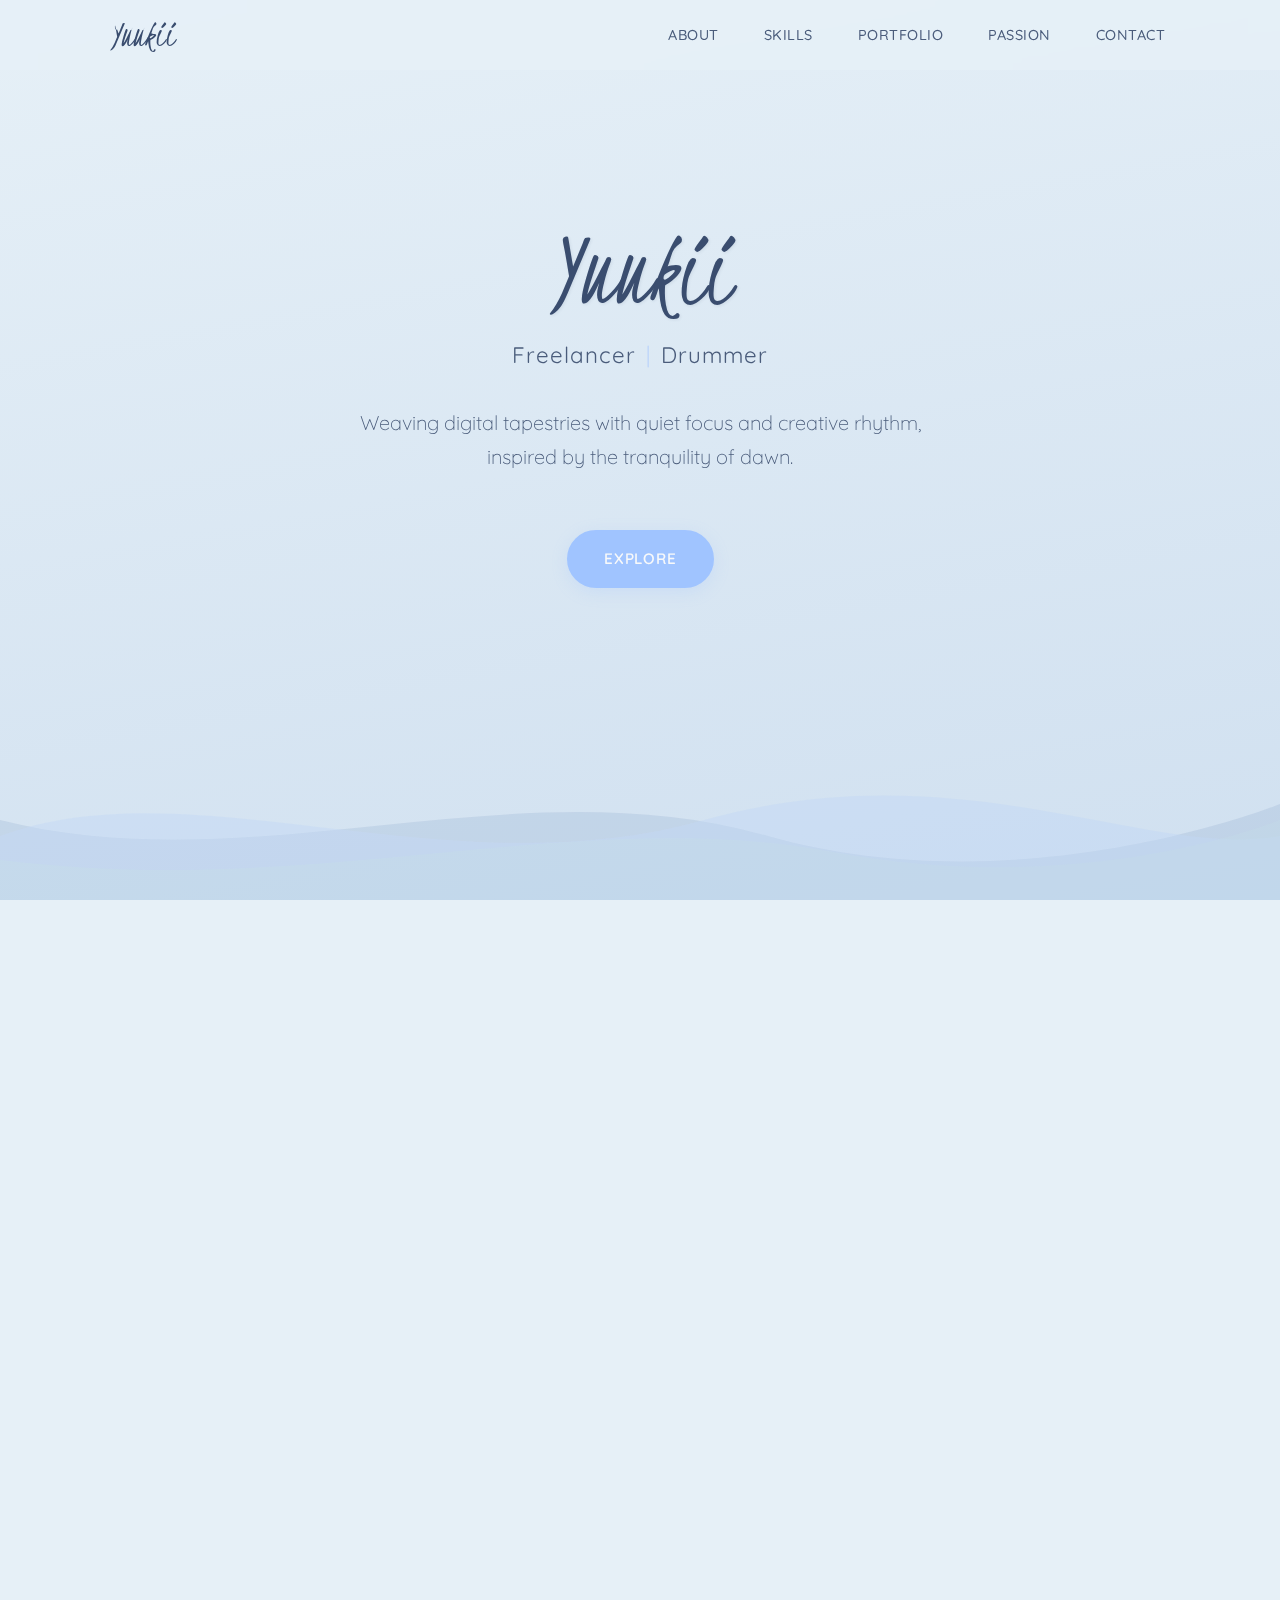
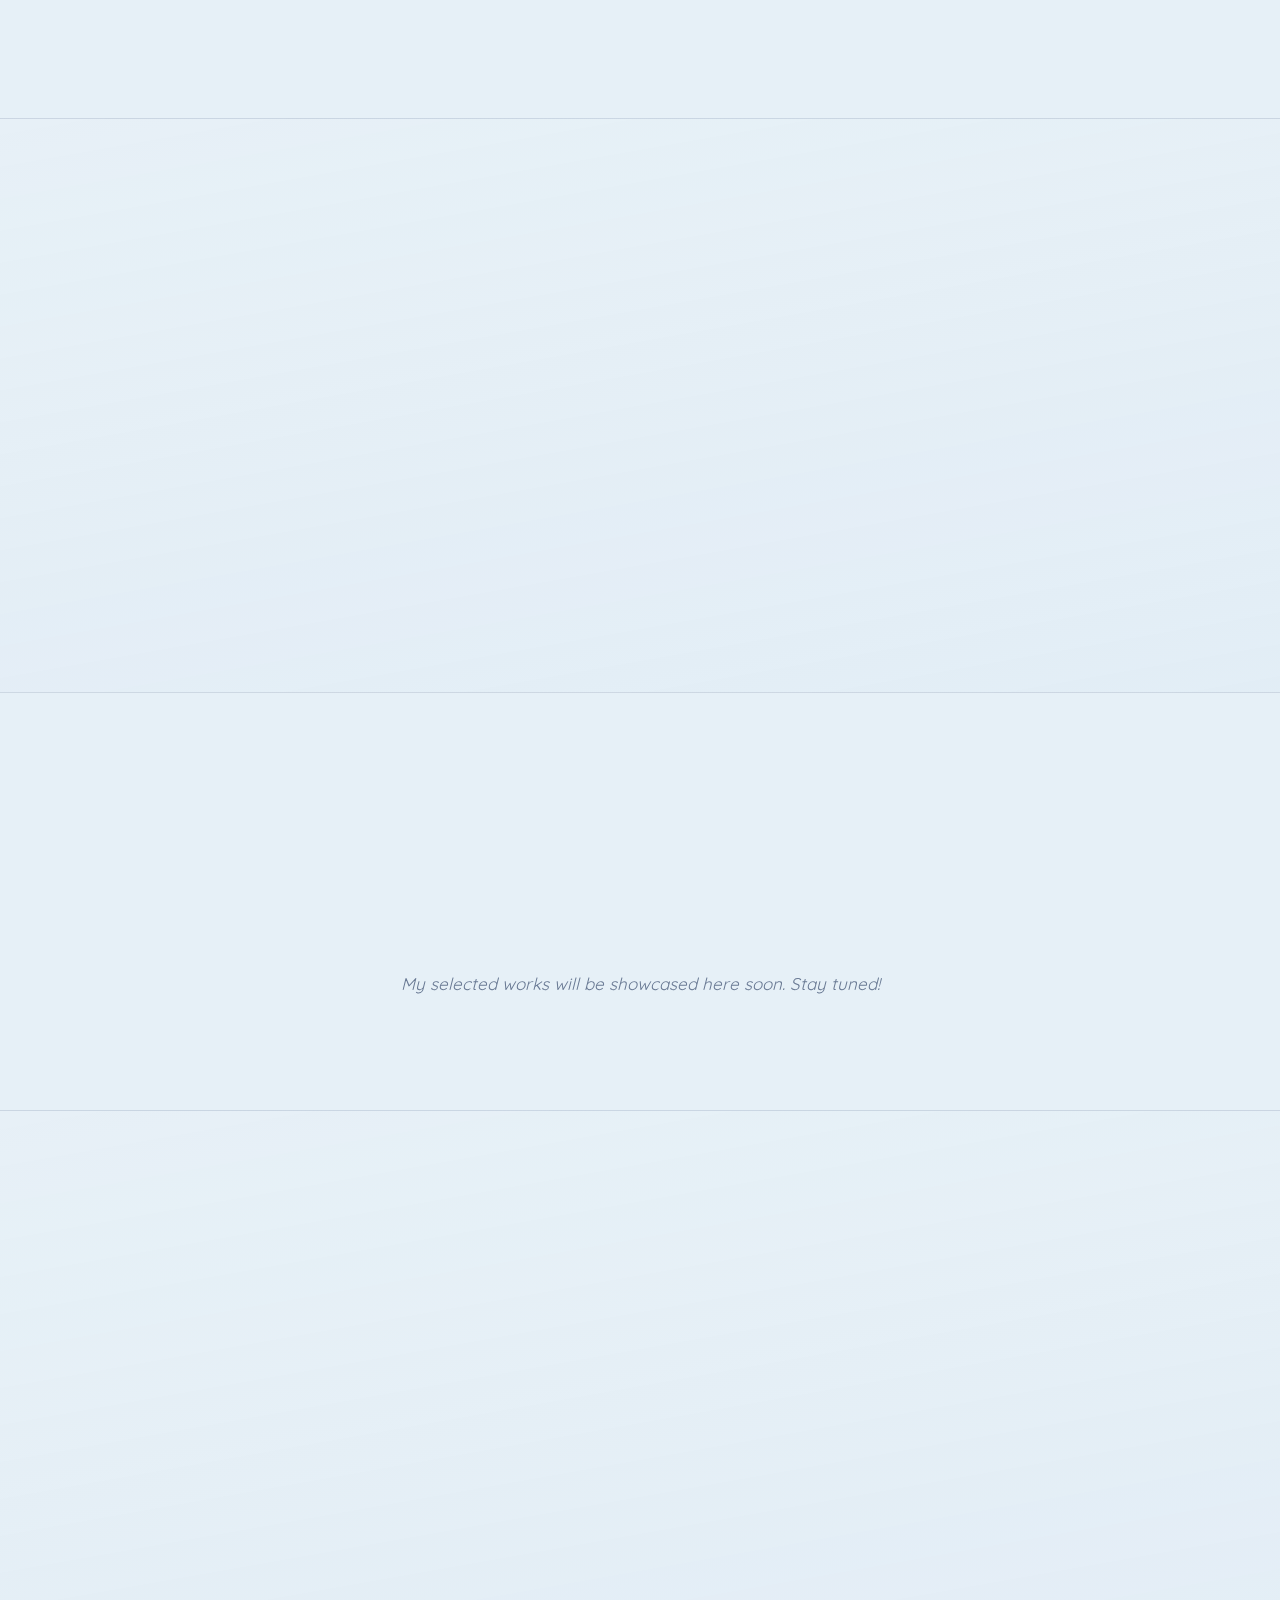
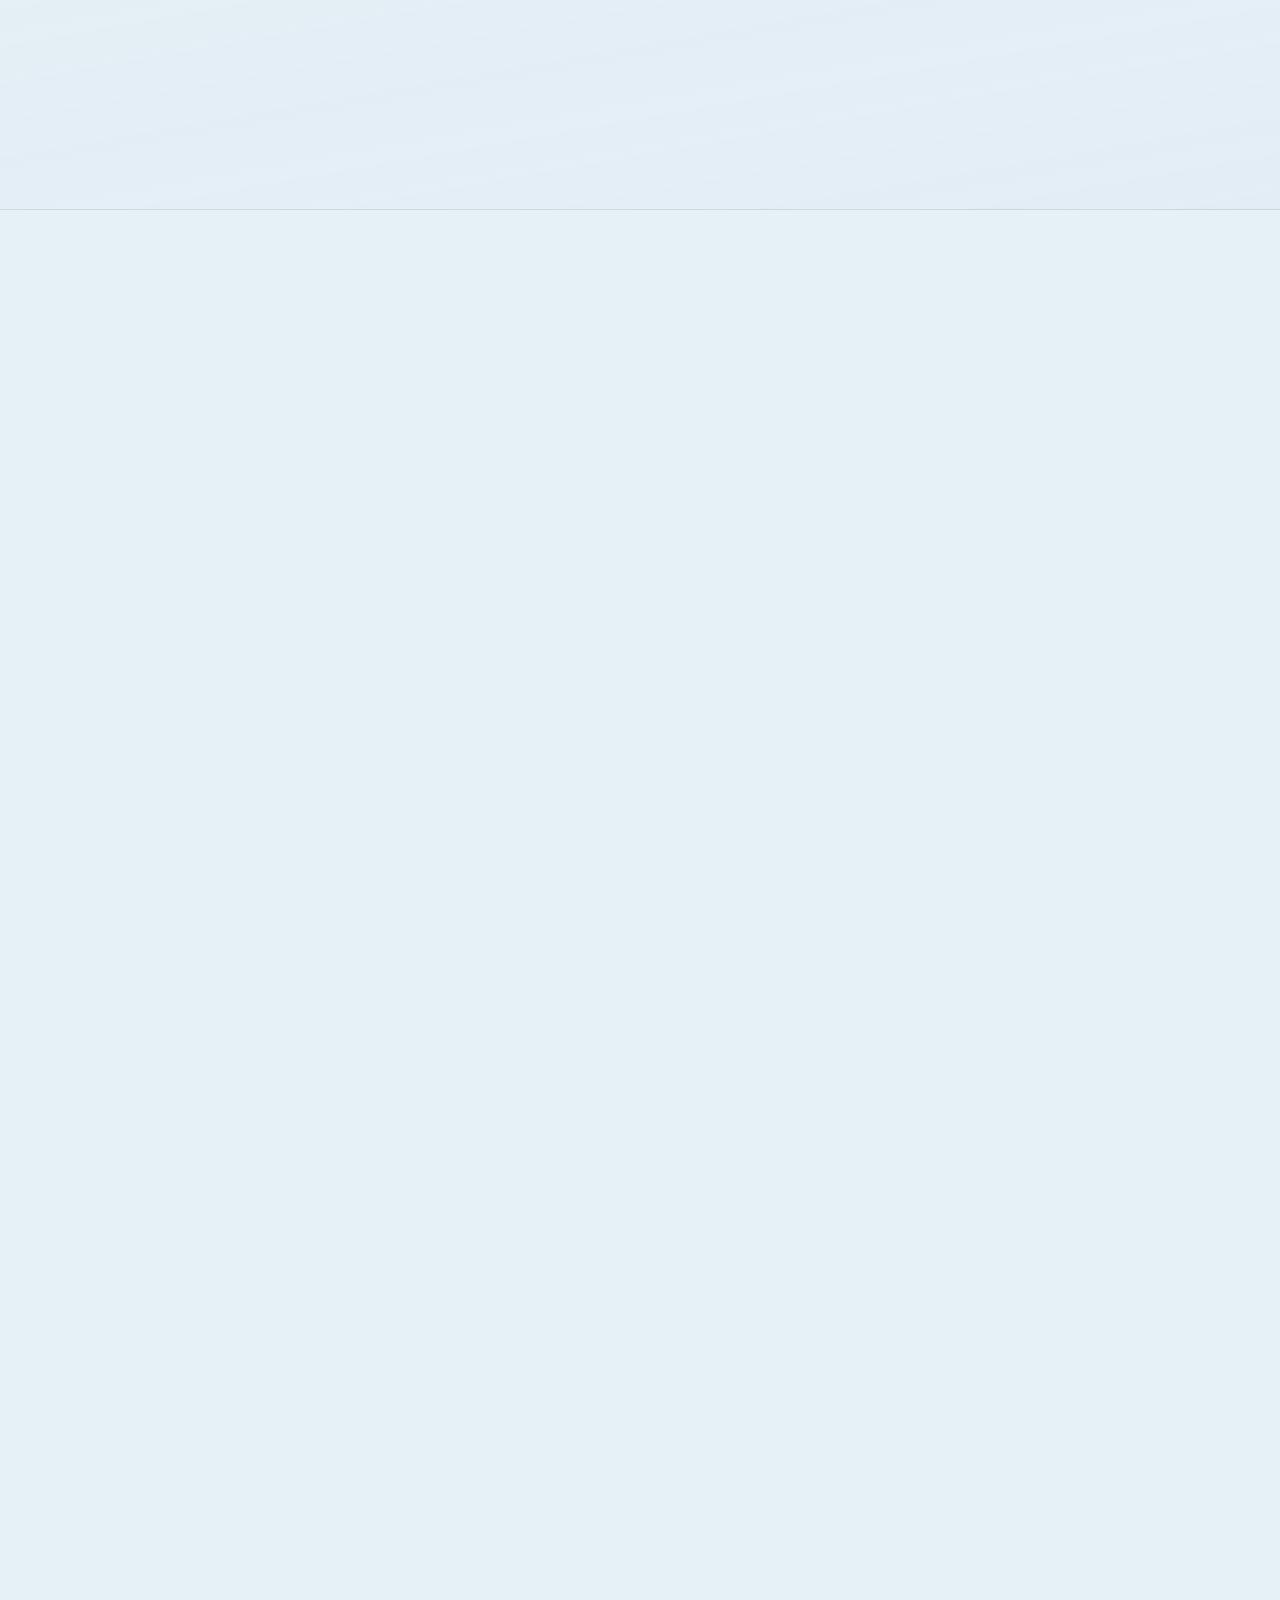
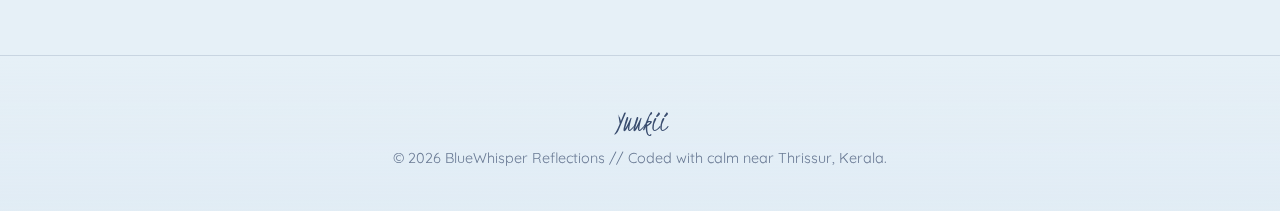
==== index.html @ 019e920a "Update index.html" ====
<!DOCTYPE html>
<html lang="en">
<head>
    <meta charset="UTF-8">
    <meta name="viewport" content="width=device-width, initial-scale=1.0">
    <meta name="description" content="Yuukii - A tranquil, minimalist 'About Me' website reflecting calm and creativity.">
    <title>Yuukii - BlueWhisper Reflections</title>
    <link rel="stylesheet" href="https://cdn.jsdelivr.net/npm/bootstrap-icons@1.11.3/font/bootstrap-icons.min.css">
    <link rel="stylesheet" href="style.css">
    <link rel="preconnect" href="https://fonts.googleapis.com">
    <link rel="preconnect" href="https://fonts.gstatic.com" crossorigin>
    <link href="https://fonts.googleapis.com/css2?family=Quicksand:wght@300;400;500;600&family=Kristi&display=swap" rel="stylesheet">
    <link rel="icon" href="/favicon.ico" sizes="any">
    <link rel="icon" href="/favicon.svg" type="image/svg+xml">
    <link rel="apple-touch-icon" href="/apple-touch-icon.png">
</head>
<body>
    <div class="background-gradient"></div>
    <div class="background-texture"></div>

    <a href="#main-content" class="skip-link">Skip to main content</a>

    <header class="site-header">
        <nav class="navbar" aria-label="Main Navigation">
            <div class="container nav-container">
                <a href="#hero" class="nav-logo" data-scroll-to>Yuukii</a>

                <div class="nav-menu-wrapper">
                     <ul class="nav-menu" id="nav-menu-list" role="menu">
                        <li role="none"><a role="menuitem" href="#about" data-scroll-to>About</a></li>
                        <li role="none"><a role="menuitem" href="#skills" data-scroll-to>Skills</a></li>
                        <li role="none"><a role="menuitem" href="#portfolio" data-scroll-to>Portfolio</a></li>
                        <li role="none"><a role="menuitem" href="#passion" data-scroll-to>Passion</a></li>
                        <li role="none"><a role="menuitem" href="#contact" data-scroll-to>Contact</a></li>

                        <li role="none" class="nav-social-mobile-only"><a role="menuitem" href="#social-links-section" data-scroll-to>Social</a></li>
                     </ul>
                     <div class="header-social-links mobile-only" aria-label="Social media links mobile">
                        <a href="https://www.instagram.com/yuuk3i/" target="_blank" rel="noopener noreferrer" aria-label="My Instagram Profile (opens in new tab)" class="social-icon ripple">
                            <i class="bi bi-instagram" aria-hidden="true"></i>
                        </a>
                        <a href="https://discord.com/users/935827821329256459/" target="_blank" rel="noopener noreferrer" aria-label="My Discord Profile (opens in new tab)" class="social-icon ripple">
                            <i class="bi bi-discord" aria-hidden="true"></i>
                        </a>
                        <a href="https://github.com/cozyyuukii/" target="_blank" rel="noopener noreferrer" aria-label="My GitHub Profile (opens in new tab)" class="social-icon ripple">
                            <i class="bi bi-github" aria-hidden="true"></i>
                        </a>
                        <a href="https://music.apple.com/library/playlist/p.AWXopBxU5NgVl7l" target="_blank" rel="noopener noreferrer" aria-label="My Apple Music Profile (opens in new tab)" class="social-icon ripple">
                            <i class="bi bi-music-note-beamed" aria-hidden="true"></i>
                        </a>
                    </div>
                </div>

                <button class="hamburger" aria-label="Toggle Menu" aria-expanded="false" aria-controls="nav-menu-list">
                    <span class="hamburger-box">
                        <span class="hamburger-inner"></span>
                    </span>
                </button>
            </div>
        </nav>
    </header>

    <main id="main-content">

        <section id="hero" class="hero-section section-padding" aria-labelledby="hero-heading">
            <div class="container hero-content animate-on-load">
                <h1 id="hero-heading" class="hero-name animate-on-load">Yuukii</h1>
                <p class="tagline animate-on-load">Freelancer<span class="separator">|</span>Drummer</p>
                <div class="hero-text animate-on-load">
                    <p>Weaving digital tapestries with quiet focus and creative rhythm, inspired by the tranquility of dawn.</p>
                </div>
                <a href="#about" class="btn btn-primary ripple animate-on-load" data-scroll-to>Explore</a>
            </div>
            <div class="hero-background-shape" aria-hidden="true">
                 <svg viewBox="0 0 100 25" preserveAspectRatio="none"> <defs>
                        <path id="wavePath1" d="M0,15 C20,23 40,8 60,17 C80,26 100,13 100,13 L100,25 L0,25 Z"/>
                        <path id="wavePath2" d="M0,17 C15,8 35,24 55,15 C75,6 90,20 100,17 L100,25 L0,25 Z"/>
                        <path id="wavePath3" d="M0,20 C25,25 45,13 65,19 C85,25 100,15 100,15 L100,25 L0,25 Z"/>
                    </defs>
                    <use href="#wavePath1" class="wave-path wave-path-1"/>
                    <use href="#wavePath2" class="wave-path wave-path-2"/>
                    <use href="#wavePath3" class="wave-path wave-path-3"/>
                </svg>
            </div>
        </section>

        <section id="about" class="about-section section-padding" aria-labelledby="about-heading">
            <div class="container">
                <h2 id="about-heading" class="section-title animate-on-scroll">A Moment of Reflection</h2>
                <div class="title-decoration animate-on-scroll"></div> <div class="about-content-flex">
                    <div class="about-text animate-on-scroll">
                        <p>
                            Hello! I'm Yuukii, an 18-year-old freelance developer from near Thrissur, Kerala. My world revolves around crafting serene and functional digital experiences. I find calm in the logic of <span class="highlight">HTML, CSS, and JavaScript</span>, and power in the versatility of <span class="highlight">Python and Java</span>. My approach is minimalist yet thoughtful, aiming for clarity and quiet impact.
                        </p>
                        <p>
                            Life isn't just code, though. The rhythmic pulse of drumming (<span class="highlight">RSL Grade 5 certified</span>) offers a different kind of creative structure, teaching me discipline and flow. And yes, there's always room for a quiet moment with a feline friend 🐈.
                        </p>
                        <p>
                            I believe in building things that are not just useful, but also feel good to interact with – like a quiet lakeside retreat at dawn.
                        </p>
                        <a href="#contact" class="btn ripple" data-scroll-to>Let's Connect</a>
                    </div>
                    <div class="about-visual animate-on-scroll" aria-hidden="true">
                         <div style="width: 200px; height: 200px; border-radius: 50%; background: linear-gradient(145deg, var(--clr-secondary), var(--clr-primary)); opacity: 0.3; margin: auto;"></div>
                    </div>
                </div>
            </div>
        </section>

        <section id="skills" class="skills-section section-padding alt-bg" aria-labelledby="skills-heading">
            <div class="container">
                <h2 id="skills-heading" class="section-title animate-on-scroll">My Toolkit</h2>
                <div class="skills-grid stagger-children">
                    <div class="skill-card animate-on-scroll">
                        <div class="skill-icon">
                            <svg xmlns="http://www.w3.org/2000/svg" viewBox="0 0 24 24" fill="currentColor"><path d="M12 2C6.48 2 2 6.48 2 12s4.48 10 10 10 10-4.48 10-10S17.52 2 12 2zm-1 17.93c-3.95-.49-7-3.85-7-7.93 0-.62.08-1.21.21-1.79L9 15v1c0 1.1.9 2 2 2v1.93zm6.9-2.54c-.26-.81-1-1.39-1.9-1.39h-1v-3c0-.55-.45-1-1-1H8v-2h2c.55 0 1-.45 1-1V7h2c1.1 0 2-.9 2-2v-.41c2.93 1.19 5 4.06 5 7.41 0 2.08-.8 3.97-2.1 5.39z"/></svg>
                        </div>
                        <h3 class="skill-name">Web Frontend</h3>
                        <p class="skill-description">HTML5, CSS3, JavaScript (ES6+). Crafting responsive, accessible, and visually engaging interfaces.</p>
                    </div>
                    <div class="skill-card animate-on-scroll">
                        <div class="skill-icon">
                            <svg xmlns="http://www.w3.org/2000/svg" viewBox="0 0 24 24" fill="currentColor"><path d="M12 2C6.48 2 2 6.48 2 12s4.48 10 10 10 10-4.48 10-10S17.52 2 12 2zm3.61 6.33c-.18.36-.57.55-.97.4l-1.7-.64c-.39-.15-.63-.53-.55-.93l.64-1.7c.08-.4.46-.63.86-.55l1.7.64c.4.15.64.53.56.93l-.54 1.85zm-7.22 0c-.08.4-.46.63-.86.55l-1.7-.64c-.4-.15-.63-.53-.55-.93l.64-1.7c.08-.4.46-.63.86-.55l1.7.64c.4.15.63.53.55.93l-.64 1.85zm3.61 10.34c-2.97 0-5.44-2.06-5.86-4.71-.1-.65.39-1.24 1.04-1.24h9.64c.65 0 1.14.59 1.04 1.24-.42 2.65-2.89 4.71-5.86 4.71z"/></svg>
                        </div>
                        <h3 class="skill-name">Backend & Languages</h3>
                        <p class="skill-description">Python (Flask/Django basics), Java, PHP, JSON, MySQL. Building server-side logic, APIs, and managing data.</p>
                    </div>
                     <div class="skill-card animate-on-scroll">
                        <div class="skill-icon">
                             <svg xmlns="http://www.w3.org/2000/svg" viewBox="0 0 24 24" fill="currentColor"><path d="M19.35 10.04C18.67 6.59 15.64 4 12 4 9.11 4 6.6 5.64 5.35 8.04 2.34 8.36 0 10.91 0 14c0 3.31 2.69 6 6 6h13c2.76 0 5-2.24 5-5 0-2.64-2.05-4.78-4.65-4.96zM14 13v4h-4v-4H7l5-5 5 5h-3z"/></svg>
                         </div>
                        <h3 class="skill-name">Tools & Workflow</h3>
                        <p class="skill-description">Git, VS Code, Freelancing. Version control, development environments, and project management.</p>
                    </div>
                 </div>
            </div>
        </section>

        <section id="portfolio" class="portfolio-section section-padding" aria-labelledby="portfolio-heading">
            <div class="container">
                <h2 id="portfolio-heading" class="section-title animate-on-scroll">Portfolio</h2>
                <div class="portfolio-grid">
                    <p class="text-center animate-on-scroll">My selected works will be showcased here soon. Stay tuned!</p>
                 </div>
            </div>
        </section>

        <section id="passion" class="passion-section section-padding alt-bg" aria-labelledby="passion-heading">
            <div class="container">
                <h2 id="passion-heading" class="section-title animate-on-scroll">Beyond the Code</h2>
                 <div class="passion-wave-container animate-on-scroll" aria-hidden="true">
                     <svg viewBox="0 0 100 15" preserveAspectRatio="none">
                        <defs>
                            <path id="passionWavePath1" d="M0,8 C25,15 45,3 65,10 C85,17 100,5 100,5 L100,15 L0,15 Z"/>
                            <path id="passionWavePath2" d="M0,10 C20,5 40,14 60,8 C80,2 100,10 100,10 L100,15 L0,15 Z"/>
                        </defs>
                        <use href="#passionWavePath1" class="passion-wave passion-wave-1"/>
                        <use href="#passionWavePath2" class="passion-wave passion-wave-2"/>
                    </svg>
                 </div>
                <div class="passion-content animate-on-scroll">
                    <p>Drumming isn't just a skill; it's a philosophy. The interplay of structure and improvisation, the focus required for complex rhythms (RSL Grade 5 achieved!), and the energy of performance – these all feed back into my development work, fostering creativity within constraints and appreciating the beauty of a well-executed sequence.</p>
                    <p>It's about finding the groove, whether with sticks or keystrokes.</p>
                </div>
            </div>
        </section>

        <section id="contact" class="contact-section section-padding" aria-labelledby="contact-heading">
            <div class="container contact-container">
                <h2 id="contact-heading" class="section-title animate-on-scroll">Start a Conversation</h2>
                <p class="animate-on-scroll">Whether you have a project in mind, a question about development, or just want to share thoughts on music or quiet moments, I'd love to hear from you.</p>
                <form id="contact-form" class="animate-on-scroll" action="#" method="POST" novalidate>
                    <div class="form-group">
                        <label for="name" class="form-label">Your Name</label>
                        <input type="text" id="name" name="name" required placeholder="e.g., Alex Johnson">
                        <span class="form-error" aria-live="polite"></span>
                    </div>
                    <div class="form-group">
                        <label for="email" class="form-label">Your Email</label>
                        <input type="email" id="email" name="email" required placeholder="e.g., alex@example.com">
                         <span class="form-error" aria-live="polite"></span>
                    </div>
                    <div class="form-group">
                        <label for="message" class="form-label">Your Message</label>
                        <textarea id="message" name="message" rows="6" required placeholder="Share your thoughts..."></textarea>
                         <span class="form-error" aria-live="polite"></span>
                    </div>
                     <div class="form-status" aria-live="polite"></div>
                    <button type="submit" class="btn btn-primary ripple submit-button">
                        <span class="button-text">Send Message</span>
                        <span class="button-loader"></span>
                    </button>
                </form>

                <div id="social-links-section" class="social-links animate-on-scroll">
                    <h3 class="social-links-title">Find me elsewhere:</h3>
                     <a href="https://www.instagram.com/yuuk3i/" target="_blank" rel="noopener noreferrer" aria-label="My Instagram Profile (opens in new tab)" class="social-icon ripple">
                        <i class="bi bi-instagram" aria-hidden="true"></i>
                    </a>
                    <a href="https://discord.com/users/935827821329256459/" target="_blank" rel="noopener noreferrer" aria-label="My Discord Profile (opens in new tab)" class="social-icon ripple">
                        <i class="bi bi-discord" aria-hidden="true"></i>
                    </a>
                    <a href="https://github.com/cozyyuukii/" target="_blank" rel="noopener noreferrer" aria-label="My GitHub Profile (opens in new tab)" class="social-icon ripple">
                         <i class="bi bi-github" aria-hidden="true"></i>
                    </a>
                    <a href="https://music.apple.com/library/playlist/p.AWXopBxU5NgVl7l" target="_blank" rel="noopener noreferrer" aria-label="My Apple Music Profile (opens in new tab)" class="social-icon ripple">
                         <i class="bi bi-music-note-beamed" aria-hidden="true"></i>
                    </a>
                </div>
            </div>
        </section>

    </main>

    <footer class="site-footer-bottom">
        <div class="container footer-container">
            <p class="footer-name">Yuukii</p>
            <p class="copyright">&copy; <span id="current-year"></span> BlueWhisper Reflections // Coded with calm near Thrissur, Kerala.</p>

        </div>
    </footer>

    <button id="back-to-top" class="back-to-top ripple" title="Back to Top" aria-label="Back to Top">
        <i class="bi bi-arrow-up-short" aria-hidden="true"></i>
    </button>

    <script src="script.js"></script>
</body>
</html>
---- style.css ----
/* --- BlueWhisper Reflections Theme --- */
/* --- Global Styles & Variables --- */
:root {
    /* Color Palette */
    --clr-bg-start: #e6f0f7;       /* Pale Sky Blue - Lighter */
    --clr-bg-end: #d0e0f0;         /* Pale Sky Blue - Darker */
    --clr-primary: #a0c4ff;        /* Pale Cerulean (Main Accent) */
    --clr-secondary: #a3d8d0;      /* Frosted Teal (Secondary Accent) */
    --clr-tertiary: #b5cfff;        /* Lighter Cerulean (Highlights) */
    --clr-text-dark: #3a4d6f;       /* Muted Indigo/Deep Navy (Headings, Strong Text) */
    --clr-text-main: #4a5c7b;       /* Charcoal Blue (Body Text) */
    --clr-text-light: #f8f9fa;     /* Off White (On Dark Backgrounds) */
    --clr-border: rgba(58, 77, 111, 0.15); /* Muted Indigo based, subtle */
    --clr-shadow-light: rgba(160, 196, 255, 0.1);
    --clr-shadow-medium: rgba(160, 196, 255, 0.2);
    --clr-shadow-strong: rgba(74, 92, 123, 0.15);
    --clr-ripple: rgba(160, 196, 255, 0.4);
    --clr-focus-ring: rgba(160, 196, 255, 0.6);
    --clr-error: #d9534f;
    --clr-wave-darker: #7895C0; /* Adjusted darker blue for waves */
    --clr-ripple-about: rgba(160, 196, 255, 0.3); /* Ripple color for about section */

    /* Typography */
    --font-main: 'Quicksand', sans-serif; /* Smooth, rounded */
    --font-accent: 'Kristi', cursive;     /* Handwritten style */
    --font-code: 'monospace';

    /* Transitions & Animations */
    --transition-fast: 0.25s; /* Slightly slower for smoother feel */
    --transition-medium: 0.45s;
    --transition-slow: 0.75s;
    --transition-bezier-ease: cubic-bezier(0.4, 0, 0.2, 1);
    --transition-bezier-overshoot: cubic-bezier(0.34, 1.56, 0.64, 1);

    /* Layout */
    --container-width: 1100px;
    --container-padding: 20px;
    --section-padding-y: clamp(70px, 10vh, 110px); /* Slightly reduced max padding */
    --navbar-height: 70px;

    /* Borders & Shadows */
    --border-radius-small: 4px;
    --border-radius-medium: 8px;
    --border-radius-large: 16px;
    --shadow-sm: 0 2px 5px var(--clr-shadow-light); /* Slightly softer */
    --shadow-md: 0 5px 12px var(--clr-shadow-medium);
    --shadow-lg: 0 12px 35px var(--clr-shadow-strong);
}

/* --- CSS Reset & Base --- */
*, *::before, *::after {
    margin: 0;
    padding: 0;
    box-sizing: border-box;
}

html {
    scroll-behavior: smooth;
    font-size: 100%; /* 16px base usually */
    scrollbar-width: thin;
    scrollbar-color: var(--clr-secondary) var(--clr-bg-start);
}
html::-webkit-scrollbar { width: 8px; }
html::-webkit-scrollbar-track { background: var(--clr-bg-start); }
html::-webkit-scrollbar-thumb { background-color: var(--clr-secondary); border-radius: 10px; border: 2px solid var(--clr-bg-start); }

body {
    font-family: var(--font-main);
    color: var(--clr-text-main);
    line-height: 1.7;
    font-size: 1.0625rem; /* Approx 17px */
    background-color: var(--clr-bg-start); /* Fallback */
    overflow-x: hidden; /* Prevent horizontal scroll */
    position: relative;
    -webkit-font-smoothing: antialiased;
    -moz-osx-font-smoothing: grayscale;
}

body.no-scroll {
    overflow-y: hidden; /* Prevent body scroll when mobile menu is open */
}


/* --- Background Elements --- */
.background-gradient {
    position: fixed;
    top: 0; left: 0; width: 100%; height: 100%;
    background: linear-gradient(170deg, var(--clr-bg-start) 0%, var(--clr-bg-end) 100%);
    z-index: -2;
}
.background-texture {
    position: fixed;
    top: 0; left: 0; width: 100%; height: 100%;
    background-image: url("data:image/svg+xml,%3Csvg xmlns='http://www.w3.org/2000/svg' width='4' height='4' viewBox='0 0 4 4'%3E%3Cpath fill='%23a0c4ff' fill-opacity='0.05' d='M1 3h1v1H1V3zm2-2h1v1H3V1z'%3E%3C/path%3E%3C/svg%3E");
    opacity: 0.3;
    mix-blend-mode: overlay;
    pointer-events: none;
    z-index: -1;
}

/* --- Accessibility --- */
.skip-link {
  position: absolute;
  top: -100px; /* Hide off-screen */
  left: 10px;
  background: var(--clr-text-dark);
  color: var(--clr-text-light);
  padding: 10px 15px;
  z-index: 10000;
  transition: top var(--transition-fast) ease-in-out;
  border-radius: 0 0 var(--border-radius-medium) var(--border-radius-medium);
  font-weight: 500;
  box-shadow: var(--shadow-md);
}
.skip-link:focus {
  top: 0; /* Bring into view on focus */
  outline: none; /* Use inherent style */
}
/* Universal Focus Styles */
:focus-visible {
    outline: 3px solid var(--clr-focus-ring);
    outline-offset: 3px; /* Increased offset */
    box-shadow: 0 0 0 5px rgba(160, 196, 255, 0.2);
    border-radius: var(--border-radius-small);
}
:focus:not(:focus-visible) { outline: none; }

/* --- Typography --- */
h1, h2, h3, h4, h5, h6 {
    font-family: var(--font-main);
    color: var(--clr-text-dark);
    margin-bottom: 1.5rem;
    line-height: 1.3;
    font-weight: 500;
}
h1 { font-size: clamp(2.5rem, 7vw, 4rem); font-weight: 300; line-height: 1.2; }
h2 { font-size: clamp(1.8rem, 4vw, 2.5rem); font-weight: 400; text-align: center; margin-bottom: 3rem; }
h3 { font-size: clamp(1.2rem, 2.5vw, 1.5rem); font-weight: 600; margin-bottom: 1rem; color: var(--clr-text-dark); }
h4 { font-size: clamp(1.1rem, 2vw, 1.25rem); font-weight: 500; margin-bottom: 0.75rem; }

.section-title {
    font-family: var(--font-accent);
    font-size: clamp(2.5rem, 6vw, 3.5rem);
    color: var(--clr-primary);
    font-weight: normal;
    text-align: center;
    margin-bottom: clamp(3rem, 6vh, 4.5rem);
    letter-spacing: 1px;
    position: relative;
    padding-bottom: 10px;
}
.section-title::after {
    content: '';
    position: absolute;
    bottom: 0;
    left: 50%;
    transform: translateX(-50%);
    width: 60px;
    height: 2px;
    background: linear-gradient(90deg, transparent, var(--clr-secondary), transparent);
    opacity: 0.7;
}

p {
    margin-bottom: 1.5rem;
    max-width: 70ch; /* Optimal reading line length */
    font-weight: 400;
}
p:last-child { margin-bottom: 0; }
p.text-center { margin-left: auto; margin-right: auto; text-align: center; }

a {
    color: var(--clr-primary);
    text-decoration: none;
    transition: color var(--transition-fast) ease;
    position: relative;
}
a:hover, a:focus {
    color: var(--clr-text-dark);
    text-decoration: underline;
    text-decoration-color: var(--clr-secondary);
    text-decoration-thickness: 1px;
    text-underline-offset: 3px;
}

.highlight {
    color: var(--clr-text-dark);
    font-weight: 600;
    background: linear-gradient(to top, var(--clr-secondary) 0%, var(--clr-secondary) 30%, transparent 30%);
    padding: 0 2px;
}

code {
    font-family: var(--font-code);
    background-color: rgba(179, 207, 255, 0.2);
    padding: 0.2em 0.4em;
    border-radius: var(--border-radius-small);
    font-size: 0.9em;
    color: var(--clr-text-dark);
}

/* --- Layout Elements --- */
.container {
    max-width: var(--container-width);
    margin-left: auto;
    margin-right: auto;
    padding: 0 var(--container-padding);
    width: 100%; /* Ensure container uses padding */
}
.section-padding { padding: var(--section-padding-y) 0; }
.alt-bg {
    background: linear-gradient(170deg, rgba(255,255,255,0.05), rgba(208, 224, 240, 0.15));
    border-top: 1px solid var(--clr-border);
    border-bottom: 1px solid var(--clr-border);
    overflow: hidden; /* Contain background pseudo-elements */
}

/* --- Helper Classes --- */
.text-center { text-align: center; }
.desktop-only { display: inline-flex; /* Or block, flex, etc. as needed */ }
.mobile-only { display: none; }


/* --- Ripple Effect (JS Driven) --- */
.ripple {
    position: relative;
    overflow: hidden;
    z-index: 1;
    -webkit-tap-highlight-color: transparent; /* Remove tap highlight on mobile */
}
.ripple-element { /* Target the span created by JS */
    position: absolute;
    border-radius: 50%;
    background: var(--clr-ripple);
    transform: scale(0);
    animation: ripple-animation var(--transition-slow) var(--transition-bezier-ease);
    pointer-events: none; /* Make sure it doesn't interfere */
    z-index: 0;
}
@keyframes ripple-animation {
    to {
        transform: scale(4); /* Adjust scale as needed */
        opacity: 0;
    }
}


/* --- Buttons --- */
.btn {
    display: inline-block;
    padding: 14px 35px;
    border-radius: 50px; /* Fully rounded */
    font-weight: 600;
    transition: all var(--transition-medium) var(--transition-bezier-ease);
    cursor: pointer;
    text-align: center;
    margin: 8px;
    font-family: var(--font-main);
    font-size: 0.95rem;
    border: 2px solid var(--clr-primary);
    background: transparent;
    color: var(--clr-text-dark);
    letter-spacing: 0.8px;
    text-transform: uppercase;
    position: relative; /* For ripple */
    overflow: hidden;
    z-index: 1;
    will-change: transform, box-shadow; /* Perf hint */
}

.btn-primary {
    background-color: var(--clr-primary);
    color: var(--clr-text-light);
    border-color: var(--clr-primary);
    box-shadow: 0 4px 15px rgba(160, 196, 255, 0.25);
}

.btn:hover, .btn:focus-visible { /* Apply hover styles on focus too */
    transform: translateY(-4px) scale(1.02);
    box-shadow: 0 8px 25px var(--clr-shadow-medium);
    color: var(--clr-text-light); /* Text color change */
    background-color: var(--clr-secondary); /* Teal background */
    border-color: var(--clr-secondary);
    text-decoration: none; /* Override link hover */
}

.btn-primary:hover, .btn-primary:focus-visible {
    background-color: var(--clr-text-dark); /* Dark blue for primary hover */
    border-color: var(--clr-text-dark);
    color: var(--clr-text-light);
    box-shadow: 0 8px 25px rgba(58, 77, 111, 0.3);
}


/* --- Navigation --- */
.site-header {
    position: fixed;
    width: 100%;
    top: 0;
    left: 0;
    z-index: 1000;
    transition: background-color var(--transition-medium) ease, box-shadow var(--transition-medium) ease, transform var(--transition-medium) ease;
    will-change: background-color, box-shadow, transform;
}
.navbar {
    background-color: rgba(230, 240, 247, 0.8);
    backdrop-filter: blur(12px);
    -webkit-backdrop-filter: blur(12px);
    padding: 0;
    height: var(--navbar-height);
    border-bottom: 1px solid transparent;
    transition: border-color var(--transition-medium) ease, background-color var(--transition-medium) ease;
}
.site-header.scrolled .navbar {
    background-color: rgba(230, 240, 247, 0.95);
    box-shadow: var(--shadow-md);
    border-bottom-color: var(--clr-border);
}
.site-header.hidden { /* Hide effect */
    transform: translateY(-100%);
}

.nav-container {
    display: flex;
    justify-content: space-between;
    align-items: center;
    height: 100%;
}
.nav-logo {
    font-family: var(--font-accent);
    font-size: clamp(2rem, 4vw, 2.5rem);
    font-weight: normal;
    color: var(--clr-text-dark);
    flex-shrink: 0;
    transition: transform var(--transition-fast) ease, color var(--transition-fast) ease;
    text-decoration: none;
    margin-right: auto; /* Pushes other items to the right */
}
.nav-logo:hover, .nav-logo:focus {
    transform: scale(1.05);
    color: var(--clr-primary);
    text-decoration: none;
}

.nav-menu-wrapper {
    display: flex;
    align-items: center;
}

.nav-menu {
    list-style: none;
    display: flex;
    align-items: center;
    margin: 0;
    padding: 0;
}
.nav-menu li { margin-left: clamp(20px, 3vw, 35px); } /* Reduced max spacing */
.nav-menu a {
    color: var(--clr-text-main);
    font-weight: 500;
    letter-spacing: 0.5px;
    font-size: 0.9rem;
    padding: 10px 5px;
    position: relative;
    transition: color var(--transition-fast) ease;
    text-transform: uppercase;
    text-decoration: none;
}
.nav-menu a::after {
    content: '';
    position: absolute;
    width: 0;
    height: 2px;
    bottom: 5px;
    left: 50%;
    transform: translateX(-50%);
    background-color: var(--clr-secondary);
    transition: width var(--transition-medium) var(--transition-bezier-ease);
}
.nav-menu a:hover, .nav-menu a:focus, .nav-menu a.active {
    color: var(--clr-primary);
    text-decoration: none;
}
.nav-menu a:hover::after, .nav-menu a:focus::after, .nav-menu a.active::after {
    width: 70%;
}

/* Header Social Icons */
.header-social-links {
    display: flex; /* Changed to flex */
    align-items: center;
    gap: 5px; /* Reduced gap */
    margin-left: 25px; /* Spacing from nav items */
}
.header-social-links .social-icon {
    color: var(--clr-text-main);
    padding: 5px; /* Smaller padding */
    width: 32px; /* Smaller size */
    height: 32px;
    font-size: 18px; /* Smaller icon */
    margin: 0; /* Remove default margin */
}
.header-social-links .social-icon:hover,
.header-social-links .social-icon:focus {
    color: var(--clr-primary);
    transform: scale(1.1); /* Simpler hover */
}

/* Mobile Only Styles (Initially hidden) */
.nav-social-mobile-only { display: none; }
.header-social-links.mobile-only { display: none; }

/* Hamburger Menu */
.hamburger {
    display: none; /* Hidden on desktop */
    padding: 10px;
    cursor: pointer;
    background: none;
    border: none;
    z-index: 1001;
    margin: 0;
    order: 3; /* Ensure it's last in flex order on mobile */
    margin-left: 15px; /* Space from logo if social icons hidden */
}
.hamburger-box {
    width: 28px;
    height: 20px;
    display: inline-block;
    position: relative;
}
.hamburger-inner, .hamburger-inner::before, .hamburger-inner::after {
    display: block;
    width: 100%;
    height: 3px;
    background-color: var(--clr-text-dark);
    border-radius: var(--border-radius-small);
    position: absolute;
    transition-property: transform, background-color;
    transition-duration: var(--transition-fast);
    transition-timing-function: ease;
}
.hamburger-inner { top: 50%; transform: translateY(-50%); }
.hamburger-inner::before, .hamburger-inner::after { content: ''; left: 0; } /* Ensure left is 0 */
.hamburger-inner::before { top: -8px; }
.hamburger-inner::after { bottom: -8px; }

/* Hamburger Active State (Cross) */
.hamburger.active .hamburger-inner {
    transform: translateY(-50%) rotate(45deg);
    background-color: var(--clr-primary);
}
.hamburger.active .hamburger-inner::before {
    top: 0;
    transform: rotate(90deg);
    background-color: var(--clr-primary);
}
.hamburger.active .hamburger-inner::after {
    bottom: 0;
    opacity: 0;
}


/* --- Hero Section --- */
.hero-section {
    min-height: 100vh; /* Use min-height */
    height: 100vh; /* Ensure it tries to fill viewport */
    display: flex;
    align-items: center;
    justify-content: center;
    text-align: center;
    position: relative;
    overflow: hidden;
    background: transparent;
    padding-top: var(--navbar-height);
    padding-bottom: 150px; /* Increased bottom padding for taller waves */
}
.hero-content {
    max-width: 800px;
    position: relative;
    z-index: 2;
    padding: 0 var(--container-padding); /* Ensure padding inside hero */
}
.hero-name {
    font-family: var(--font-accent);
    font-size: clamp(4rem, 12vw, 7rem);
    color: var(--clr-text-dark);
    margin-bottom: 0.5rem;
    font-weight: normal;
    line-height: 1;
    text-shadow: 1px 1px 3px rgba(58, 77, 111, 0.1);
}
.tagline {
    font-size: clamp(1.1rem, 3vw, 1.4rem);
    color: var(--clr-text-main);
    margin-bottom: 2rem;
    font-weight: 400;
    letter-spacing: 1px;
}
.tagline .separator {
    color: var(--clr-primary);
    margin: 0 10px;
    font-weight: 300;
    opacity: 0.7;
}
.hero-text p {
    font-size: clamp(1.1rem, 2.5vw, 1.25rem);
    color: var(--clr-text-main);
    max-width: 600px;
    margin: 0 auto 3rem auto;
    font-weight: 300;
}
.hero-background-shape {
    position: absolute;
    bottom: 0;
    left: 0;
    width: 100%;
    height: clamp(150px, 25vh, 200px); /* Increased wave height */
    opacity: 0.3;
    z-index: 1;
    pointer-events: none;
    overflow: hidden;
}
.hero-background-shape svg {
    width: 100%;
    height: 100%;
    display: block; /* Remove extra space below SVG */
}

.wave-path {
    fill: var(--clr-wave-darker);
    opacity: 0.6;
    /* Animation applied via <animate> in SVG */
}
.wave-path-2 {
    fill: var(--clr-primary);
    opacity: 0.45;
}
.wave-path-3 {
    fill: var(--clr-secondary);
    opacity: 0.35;
}


/* Hero Content Initial Animation (JS Dependent) */
.animate-on-load { opacity: 0; }
.hero-content.animate-on-load,
.hero-name.animate-on-load,
.tagline.animate-on-load,
.hero-text.animate-on-load,
.hero-section .btn.animate-on-load {
    animation: fadeInUp 1s var(--transition-bezier-ease) forwards;
    /* Stagger delays */
}
.hero-content.animate-on-load { animation-delay: 0.3s; }
.hero-name.animate-on-load { animation-delay: 0.5s; }
.tagline.animate-on-load { animation-delay: 0.7s; }
.hero-text.animate-on-load { animation-delay: 0.9s; }
.hero-section .btn.animate-on-load { animation-delay: 1.1s; }


/* --- About Section --- */
.about-content-flex {
    display: flex;
    gap: clamp(2rem, 5vw, 4rem);
    align-items: center; /* Center align items vertically */
    max-width: 1000px;
    margin: 0 auto;
}
.about-text { flex: 1.5; }
.about-visual {
    flex: 1;
    position: relative;
    min-height: 350px; /* Keep min-height */
    display: flex;
    align-items: center;
    justify-content: center;
    overflow: hidden; /* Hide parts of ripples extending outside */
}

/* MODIFIED: Added Ripple Container styles */
.ripple-container {
    position: relative;
    width: 100%;
    height: 100%;
    min-width: 250px; /* Ensure minimum size */
    min-height: 250px;
    display: flex;
    align-items: center;
    justify-content: center;
}

/* MODIFIED: Added Ripple Circle styles */
.ripple-circle {
    position: absolute;
    top: 50%;
    left: 50%;
    transform: translate(-50%, -50%) scale(0);
    width: 10px; /* Start small */
    height: 10px;
    border-radius: 50%;
    border: 2px solid var(--clr-ripple-about);
    opacity: 1;
    animation: ripple-effect 4s ease-out infinite;
    will-change: transform, opacity;
}

/* MODIFIED: Stagger ripple animations */
.ripple-circle:nth-child(1) { animation-delay: 0s; }
.ripple-circle:nth-child(2) { animation-delay: 1s; }
.ripple-circle:nth-child(3) { animation-delay: 2s; }
.ripple-circle:nth-child(4) { animation-delay: 3s; }

/* MODIFIED: Added ripple animation */
@keyframes ripple-effect {
    0% {
        transform: translate(-50%, -50%) scale(0);
        opacity: 1;
    }
    100% {
        transform: translate(-50%, -50%) scale(25); /* Scale determines max size */
        opacity: 0;
    }
}

/* REMOVED: Abstract shape styles and float animation */
/* .abstract-shape, .shape-1, .shape-2, .shape-3, @keyframes float */


/* --- Skills Section --- */
.skills-grid {
    display: grid;
    grid-template-columns: repeat(auto-fit, minmax(280px, 1fr));
    gap: 2.5rem;
}
.skill-card {
    background: rgba(255, 255, 255, 0.5);
    backdrop-filter: blur(5px);
    -webkit-backdrop-filter: blur(5px);
    padding: 35px 30px; /* Increased padding */
    border-radius: var(--border-radius-large);
    border: 1px solid var(--clr-border);
    box-shadow: var(--shadow-sm);
    transition: transform var(--transition-medium) var(--transition-bezier-overshoot),
                box-shadow var(--transition-medium) ease;
    text-align: center;
    position: relative;
    overflow: hidden;
    display: flex;
    flex-direction: column;
    justify-content: flex-start;
    will-change: transform, box-shadow; /* Perf hint */
}
.skill-card:hover {
    transform: translateY(-8px) scale(1.03);
    box-shadow: var(--shadow-lg);
}
.skill-icon {
    font-size: 2.5rem;
    color: var(--clr-primary);
    margin-bottom: 1.5rem;
    display: inline-block;
    transition: transform var(--transition-medium) ease;
}
.skill-icon svg { width: 50px; height: 50px; display: block; margin: 0 auto; }
.skill-card:hover .skill-icon { transform: scale(1.1) rotate(-5deg); }
.skill-name {
    font-size: 1.2rem;
    font-weight: 600;
    color: var(--clr-text-dark);
    margin-bottom: 0.75rem;
}
.skill-description {
    font-size: 0.95rem;
    color: var(--clr-text-main);
    line-height: 1.6;
    flex-grow: 1;
}
/* Subtle animated background pattern on hover */
.skill-card::before {
    content: '';
    position: absolute;
    top: 0; left: 0;
    width: 200%; height: 200%;
    background: radial-gradient(circle at 10% 10%, rgba(163, 216, 208, 0.1), transparent 50%),
                radial-gradient(circle at 90% 90%, rgba(160, 196, 255, 0.1), transparent 50%);
    opacity: 0;
    transition: opacity var(--transition-slow) ease;
    transform: translate(-50%, -50%);
    z-index: -1;
    animation: rotateBackground 25s linear infinite paused; /* Slower rotation */
}
.skill-card:hover::before {
    opacity: 1;
    animation-play-state: running;
}
@keyframes rotateBackground {
    from { transform: translate(-50%, -50%) rotate(0deg); }
    to { transform: translate(-50%, -50%) rotate(360deg); }
}


/* --- Portfolio Section --- */
.portfolio-grid {
    min-height: 100px;
}
.portfolio-grid p.text-center {
    color: var(--clr-text-main);
    opacity: 0.8;
    font-style: italic;
}


/* --- Passion Section --- */
.passion-section { text-align: center; }
.passion-content p {
    max-width: 700px;
    margin-left: auto;
    margin-right: auto;
    font-size: 1.1rem;
    line-height: 1.8;
}
.passion-content p:first-of-type { margin-bottom: 1.5rem; }
.sound-wave-container {
    display: flex;
    justify-content: center;
    align-items: flex-end;
    height: 80px;
    margin-top: 3rem;
    gap: 6px;
}
.sound-wave.bar {
    width: 8px;
    background: linear-gradient(to top, var(--clr-secondary), var(--clr-primary));
    border-radius: var(--border-radius-small);
    animation: soundwave-pulse 1.3s ease-in-out infinite alternate; /* Faster pulse */
    will-change: transform, opacity; /* Perf hint */
}
/* Stagger animation delays */
.sound-wave.bar:nth-child(1) { height: 20%; animation-delay: -0.6s; }
.sound-wave.bar:nth-child(2) { height: 50%; animation-delay: -0.4s; }
.sound-wave.bar:nth-child(3) { height: 80%; animation-delay: -0.7s; }
.sound-wave.bar:nth-child(4) { height: 60%; animation-delay: -0.5s; }
.sound-wave.bar:nth-child(5) { height: 70%; animation-delay: -0.2s; }
.sound-wave.bar:nth-child(6) { height: 40%; animation-delay: -0.3s; }
.sound-wave.bar:nth-child(7) { height: 65%; animation-delay: -0.55s; }
.sound-wave.bar:nth-child(8) { height: 30%; animation-delay: -0.35s; }
@keyframes soundwave-pulse {
  0% { transform: scaleY(0.3); opacity: 0.5; }
  100% { transform: scaleY(1); opacity: 1; }
}


/* --- Contact Section --- */
.contact-container { max-width: 700px; }
.contact-section p {
    max-width: 600px;
    margin-left: auto;
    margin-right: auto;
    margin-bottom: 3rem;
    text-align: center;
}
#contact-form {
    max-width: 100%;
    margin-top: 0;
    margin-left: auto;
    margin-right: auto;
    background: rgba(255, 255, 255, 0.3);
    padding: clamp(25px, 5vw, 40px);
    border-radius: var(--border-radius-large);
    border: 1px solid var(--clr-border);
    box-shadow: var(--shadow-sm);
}
.form-group { margin-bottom: 1.8rem; position: relative; }
.form-label {
    display: block;
    margin-bottom: 8px;
    font-weight: 500;
    color: var(--clr-text-dark);
    font-size: 0.9rem;
    opacity: 0; /* Initially hidden */
    transform: translateY(5px); /* Start slightly down */
    transition: opacity var(--transition-fast) ease, transform var(--transition-fast) ease;
    pointer-events: none; /* Don't block input clicks */
}
/* Show label when input has value OR is focused */
.form-group input:focus + label,
.form-group textarea:focus + label,
.form-group input:not(:placeholder-shown) + label,
.form-group textarea:not(:placeholder-shown) + label {
    opacity: 1;
    transform: translateY(0);
}
/* Adjusted selector for JS fallback/initial state */
.form-label.visible {
    opacity: 1;
    transform: translateY(0);
}


.form-group input,
.form-group textarea {
    width: 100%;
    padding: 16px 20px;
    border-radius: var(--border-radius-medium);
    border: 1px solid var(--clr-border);
    background-color: rgba(255, 255, 255, 0.8);
    color: var(--clr-text-main);
    font-family: var(--font-main);
    font-size: 1rem;
    transition: border-color var(--transition-fast) ease, box-shadow var(--transition-fast) ease, background-color var(--transition-fast) ease;
    font-weight: 400;
}
.form-group input::placeholder,
.form-group textarea::placeholder {
    color: var(--clr-text-main);
    opacity: 0.6;
    transition: opacity var(--transition-fast) ease;
}
.form-group input:focus::placeholder,
.form-group textarea:focus::placeholder { opacity: 0.3; }

/* Focus state handled globally via :focus-visible */
.form-group input:focus,
.form-group textarea:focus {
    border-color: var(--clr-primary);
    background-color: #fff;
    box-shadow: 0 0 0 3px rgba(160, 196, 255, 0.15);
    outline: none;
}
/* Validation Styles */
.form-group input.invalid,
.form-group textarea.invalid {
    border-color: var(--clr-error);
    box-shadow: 0 0 0 3px rgba(217, 83, 79, 0.15);
}
.form-error {
    display: block;
    color: var(--clr-error);
    font-size: 0.85rem;
    margin-top: 6px;
    min-height: 1.2em;
    opacity: 0;
    transition: opacity var(--transition-fast) ease;
}
.form-group input.invalid ~ .form-error, /* Use ~ sibling combinator */
.form-group textarea.invalid ~ .form-error { opacity: 1; }

#contact-form .submit-button {
    width: 100%;
    margin-top: 1rem;
    position: relative;
    transition: background-color var(--transition-fast) ease, color var(--transition-fast) ease;
}
/* Loader styles */
.submit-button .button-loader {
    display: none;
    position: absolute;
    left: 25px; top: 50%;
    transform: translateY(-50%);
    width: 18px; height: 18px;
    border: 2px solid rgba(255, 255, 255, 0.5);
    border-left-color: #fff;
    border-radius: 50%;
    animation: spin 0.8s linear infinite;
}
.submit-button.loading .button-text { opacity: 0; }
.submit-button.loading .button-loader { display: block; }
.submit-button:disabled {
    opacity: 0.7;
    cursor: not-allowed;
    background-color: var(--clr-text-main);
    border-color: var(--clr-text-main);
}

.form-status {
    margin-top: 1.5rem;
    text-align: center;
    font-size: 0.95rem;
    min-height: 1.5em;
    transition: opacity var(--transition-medium) ease;
}
.form-status.success { color: green; }
.form-status.error { color: var(--clr-error); }

/* Social Links Section (in Contact) */
#social-links-section { /* Use the ID */
    margin-top: 4rem;
    text-align: center;
    border-top: 1px solid var(--clr-border);
    padding-top: 3rem;
}
.social-links-title {
    font-size: 1rem;
    color: var(--clr-text-main);
    margin-bottom: 1.5rem;
    font-weight: 500;
    text-transform: uppercase;
    letter-spacing: 1px;
}
#social-links-section .social-icon { /* Target icons within this section */
    display: inline-flex;
    align-items: center;
    justify-content: center;
    margin: 0 10px;
    color: var(--clr-text-main);
    transition: transform var(--transition-medium) ease, color var(--transition-fast) ease;
    border-radius: 50%;
    padding: 8px;
    width: 44px;
    height: 44px;
    vertical-align: middle;
    font-size: 24px;
    line-height: 1;
}
#social-links-section .social-icon i { /* Ensure Bootstrap Icons align */
    vertical-align: middle;
    display: inline-block; /* Needed sometimes */
}
#social-links-section .social-icon:hover,
#social-links-section .social-icon:focus {
    color: var(--clr-primary);
    transform: scale(1.15) translateY(-3px);
    text-decoration: none;
}


/* --- Footer --- */
.site-footer-bottom {
    padding: 50px var(--container-padding) 40px;
    margin-top: var(--section-padding-y);
    border-top: 1px solid var(--clr-border);
    background: linear-gradient(to bottom, rgba(208, 224, 240, 0), rgba(208, 224, 240, 0.2));
    text-align: center;
}
.footer-container { text-align: center; }
.footer-name, .copyright, .credits {
    margin-left: auto;
    margin-right: auto;
}
.footer-name {
    font-family: var(--font-accent);
    font-size: 2rem;
    color: var(--clr-text-dark);
    margin-bottom: 0.5rem;
    line-height: 1;
}
.copyright {
    margin-bottom: 0.5rem;
    font-size: 0.9rem;
    color: var(--clr-text-main);
    opacity: 0.8;
}
.credits {
    font-size: 0.8rem;
    color: var(--clr-text-main);
    opacity: 0.6;
    margin-bottom: 0;
}


/* --- Back to Top Button --- */
.back-to-top {
    position: fixed;
    bottom: 30px;
    right: 30px;
    width: 45px; height: 45px;
    background-color: var(--clr-primary);
    color: var(--clr-text-light);
    border: none;
    border-radius: 50%;
    display: flex; align-items: center; justify-content: center;
    cursor: pointer;
    box-shadow: var(--shadow-md);
    opacity: 0;
    visibility: hidden;
    transform: translateY(20px);
    transition: opacity var(--transition-medium) ease, visibility var(--transition-medium) ease, transform var(--transition-medium) ease, background-color var(--transition-fast) ease;
    z-index: 999;
    will-change: opacity, transform; /* Perf hint */
}
.back-to-top i { font-size: 24px; line-height: 1; } /* Style BS Icon */
.back-to-top.visible {
    opacity: 0.8;
    visibility: visible;
    transform: translateY(0);
}
.back-to-top:hover, .back-to-top:focus {
    opacity: 1;
    background-color: var(--clr-text-dark);
    transform: translateY(-3px);
    text-decoration: none;
}


/* --- Animation Keyframes --- */
@keyframes fadeInUp {
    from { opacity: 0; transform: translateY(40px); } /* Slightly increased distance */
    to { opacity: 1; transform: translateY(0); }
}
@keyframes fadeIn {
    from { opacity: 0; }
    to { opacity: 1; }
}
@keyframes spin {
    from { transform: rotate(0deg); }
    to { transform: rotate(360deg); }
}


/* --- Scroll Animations (JS Driven) --- */
.animate-on-scroll {
    opacity: 0;
    transform: translateY(50px); /* Default slide-up */
    transition: opacity 0.8s var(--transition-bezier-ease), transform 0.8s var(--transition-bezier-ease);
    transition-delay: 0.1s; /* Small default delay */
    will-change: opacity, transform;
}
/* Optional: Different animation types */
.animate-on-scroll.fade-in {
    transform: translateY(0);
    transition: opacity 1s ease;
}
.animate-on-scroll.slide-left {
    transform: translateX(50px);
    transition: opacity 0.8s var(--transition-bezier-ease), transform 0.8s var(--transition-bezier-ease);
}

/* Visible State */
.animate-on-scroll.is-visible {
    opacity: 1;
    transform: translateY(0) translateX(0); /* Reset transforms */
    transition-delay: 0s; /* Remove delay once visible */
}

/* Stagger children setup (JS adds delays based on data-stagger-index) */
.stagger-children > .animate-on-scroll {
    transition-delay: 0s; /* Reset base delay, JS will add specific stagger */
}


/* --- Responsive Design --- */

/* Tablet */
@media (max-width: 992px) {
    :root { --section-padding-y: clamp(60px, 8vh, 90px); } /* Slightly less padding */

    .nav-container { padding: 0 15px; } /* Reduce nav padding slightly */
    .nav-menu li { margin-left: clamp(15px, 2.5vw, 25px); } /* Tighter nav links */
    .header-social-links { margin-left: 15px; } /* Adjust social link spacing */
    .header-social-links .social-icon { width: 30px; height: 30px; font-size: 16px;} /* Smaller icons */

    .about-content-flex {
        flex-direction: column;
        text-align: center;
        align-items: center; /* Center items */
    }
    .about-text { order: 2; }
    .about-text p { margin-left: auto; margin-right: auto; }
    .about-visual {
        order: 1;
        margin-bottom: 3rem;
        min-height: 250px; /* Adjusted min-height */
        width: 100%;
        max-width: 400px; /* Limit visual width */
    }
     .ripple-container { /* Adjust ripple container size */
        min-width: 200px;
        min-height: 200px;
    }
    .skills-grid { grid-template-columns: repeat(auto-fit, minmax(250px, 1fr)); gap: 2rem; }
    .contact-container { max-width: 85%; } /* Allow slightly more width */
    .site-footer-bottom { text-align: center; }

    /* Adjust wave height for tablet */
    .hero-background-shape {
        height: clamp(120px, 22vh, 180px);
    }
}

/* Mobile */
@media (max-width: 768px) {
    body { font-size: 1rem; line-height: 1.6; } /* Adjust base font and line height */
    :root {
        --navbar-height: 65px;
        --section-padding-y: clamp(50px, 7vh, 80px); /* Further reduce padding */
    }

    .desktop-only { display: none; } /* Hide desktop elements */
    .mobile-only { display: flex; } /* Show mobile elements (flex for social) */
    .nav-social-mobile-only { display: list-item; } /* Show social link in list */


    .nav-container {
        /* Hamburger needs to be correctly positioned */
        position: relative;
    }

    .nav-menu-wrapper {
        /* This wrapper now becomes the mobile menu container */
        display: none; /* Hidden by default */
        flex-direction: column;
        position: fixed; /* Use fixed to overlay content */
        top: 0; /* Align to top */
        left: 0;
        width: 100%;
        height: 100vh; /* Full viewport height */
        padding-top: var(--navbar-height); /* Space for header */
        padding-bottom: 20px;
        background-color: rgba(230, 240, 247, 0.98);
        backdrop-filter: blur(15px);
        -webkit-backdrop-filter: blur(15px);
        text-align: center;
        box-shadow: var(--shadow-lg);
        border-top: 1px solid var(--clr-border);
        transform: translateX(100%); /* Start off-screen right */
        opacity: 0;
        visibility: hidden;
        transition: transform var(--transition-medium) var(--transition-bezier-ease),
                    opacity var(--transition-medium) ease,
                    visibility var(--transition-medium) step-end 0s;
        z-index: 1000; /* Below hamburger */
        overflow-y: auto; /* Allow scrolling if menu is long */
    }
    .nav-menu-wrapper.active {
        display: flex; /* Show when active */
        transform: translateX(0);
        opacity: 1;
        visibility: visible;
        transition: transform var(--transition-medium) var(--transition-bezier-ease),
                    opacity var(--transition-medium) ease,
                    visibility var(--transition-medium) step-start;
    }

    .nav-menu {
        flex-direction: column;
        width: 100%;
        padding: 30px 0; /* Spacing inside menu */
    }
    .nav-menu li {
        margin: 0; /* Reset margin */
        width: 100%;
    }
    .nav-menu a {
        display: block;
        padding: 15px 20px; /* Larger tap targets */
        font-size: 1.2rem; /* Larger font */
        border-bottom: 1px solid var(--clr-border);
    }
    .nav-menu li:last-child a { border-bottom: none; }

    .nav-menu a::after { display: none; } /* Remove underline effect on mobile */
    .nav-menu a:hover, .nav-menu a:focus, .nav-menu a.active {
        background-color: rgba(160, 196, 255, 0.1); /* Subtle highlight */
        color: var(--clr-primary); /* Ensure active color */
    }

    /* Mobile Header Social Links */
    .header-social-links.mobile-only {
        display: flex; /* Ensure it's flex */
        justify-content: center;
        gap: 15px; /* Space out icons */
        padding: 20px 0;
        border-top: 1px solid var(--clr-border); /* Separator */
        margin-top: auto; /* Push to bottom if menu isn't full height */
    }
     .header-social-links.mobile-only .social-icon {
        width: 40px; /* Slightly larger tap targets */
        height: 40px;
        font-size: 20px;
        color: var(--clr-text-main); /* Reset color */
    }
    .header-social-links.mobile-only .social-icon:hover,
    .header-social-links.mobile-only .social-icon:focus {
        color: var(--clr-primary);
        transform: none; /* Disable hover scale on mobile */
    }


    .hamburger {
        display: block;
        position: relative; /* Keep relative for z-index */
        z-index: 1001; /* Above mobile menu */
    }

    .hero-name { font-size: clamp(3rem, 15vw, 4.5rem); } /* Adjust hero sizes */
    .tagline { font-size: clamp(1rem, 4vw, 1.2rem); }
    .hero-text p { font-size: 1.05rem; }

    .section-title { font-size: clamp(2.2rem, 8vw, 2.8rem); } /* Smaller section titles */
    .skills-grid { grid-template-columns: 1fr; gap: 1.5rem; }
    #contact-form { padding: 20px; }
    #social-links-section .social-icon { margin: 0 8px; width: 40px; height: 40px; font-size: 20px; }

    .back-to-top { width: 40px; height: 40px; bottom: 20px; right: 20px; }
    .back-to-top i { font-size: 20px; }

    /* Adjust wave height for mobile */
     .hero-background-shape {
        height: clamp(100px, 20vh, 150px); /* Slightly taller minimum, same max */
    }
     .hero-section {
        padding-bottom: 100px; /* Adjust padding if wave height changes drastically */
     }
    .about-visual {
        min-height: 200px; /* Further reduce min-height */
    }
    .ripple-container {
         min-width: 150px;
         min-height: 150px;
     }
     @keyframes ripple-effect { /* Smaller max ripple on mobile */
        0% { transform: translate(-50%, -50%) scale(0); opacity: 1; }
        100% { transform: translate(-50%, -50%) scale(15); opacity: 0; }
    }

}

/* --- Print Styles --- */
@media print {
    body { background: #fff; color: #000; font-size: 10pt; }
    .site-header, .hamburger, .back-to-top, .hero-background-shape, .about-visual, .sound-wave-container, .background-gradient, .background-texture, #contact-form button, .social-links, .header-social-links { display: none !important; }
    .container { max-width: 100%; padding: 0; }
    a { color: #000; text-decoration: underline; }
    h1, h2, h3, h4, h5, h6 { color: #000; page-break-after: avoid; font-family: sans-serif; } /* Simpler font */
    .section-padding { padding: 30px 0; }
    .alt-bg { background: none; border: none; }
    .skill-card { border: 1px solid #ccc; box-shadow: none; page-break-inside: avoid; }
    #contact-form { border: none; box-shadow: none; padding: 0; }
    .form-group input, .form-group textarea { border: 1px solid #ccc; background: #fff; }
    p, .skill-description { max-width: none; }
    .site-footer-bottom { text-align: center; color: #000; background: none; border: none; padding: 20px 0; margin-top: 30px; }
    .footer-name, .copyright, .credits { color: #000; opacity: 1; font-family: sans-serif;}
    .highlight { background: none; font-weight: bold; }
    .nav-menu { display: none !important; } /* Hide nav menu content */
}

/* --- Reduced Motion Preferences --- */
@media (prefers-reduced-motion: reduce) {
  html { scroll-behavior: auto; }
  *, *::before, *::after {
    animation-duration: 0.01ms !important;
    animation-iteration-count: 1 !important;
    transition-duration: 0.01ms !important;
    transition-delay: 0ms !important;
    animation-delay: 0ms !important;
  }
  .animate-on-load, .animate-on-scroll, .stagger-children > .animate-on-scroll {
     opacity: 1 !important;
     transform: none !important;
     animation: none !important;
     transition: none !important;
  }
  .ripple-element { animation: none !important; display: none !important; }
  .btn:hover, .skill-card:hover, .back-to-top:hover, .social-icon:hover, .header-social-links .social-icon:hover { transform: none !important; }
  .sound-wave.bar, .skill-card::before, .ripple-circle { animation: none !important; } /* Added ripple-circle */
  .skill-card:hover .skill-icon { transform: none !important; }
  .hero-background-shape svg animate { display: none; } /* Attempt to disable SVG animation */
}
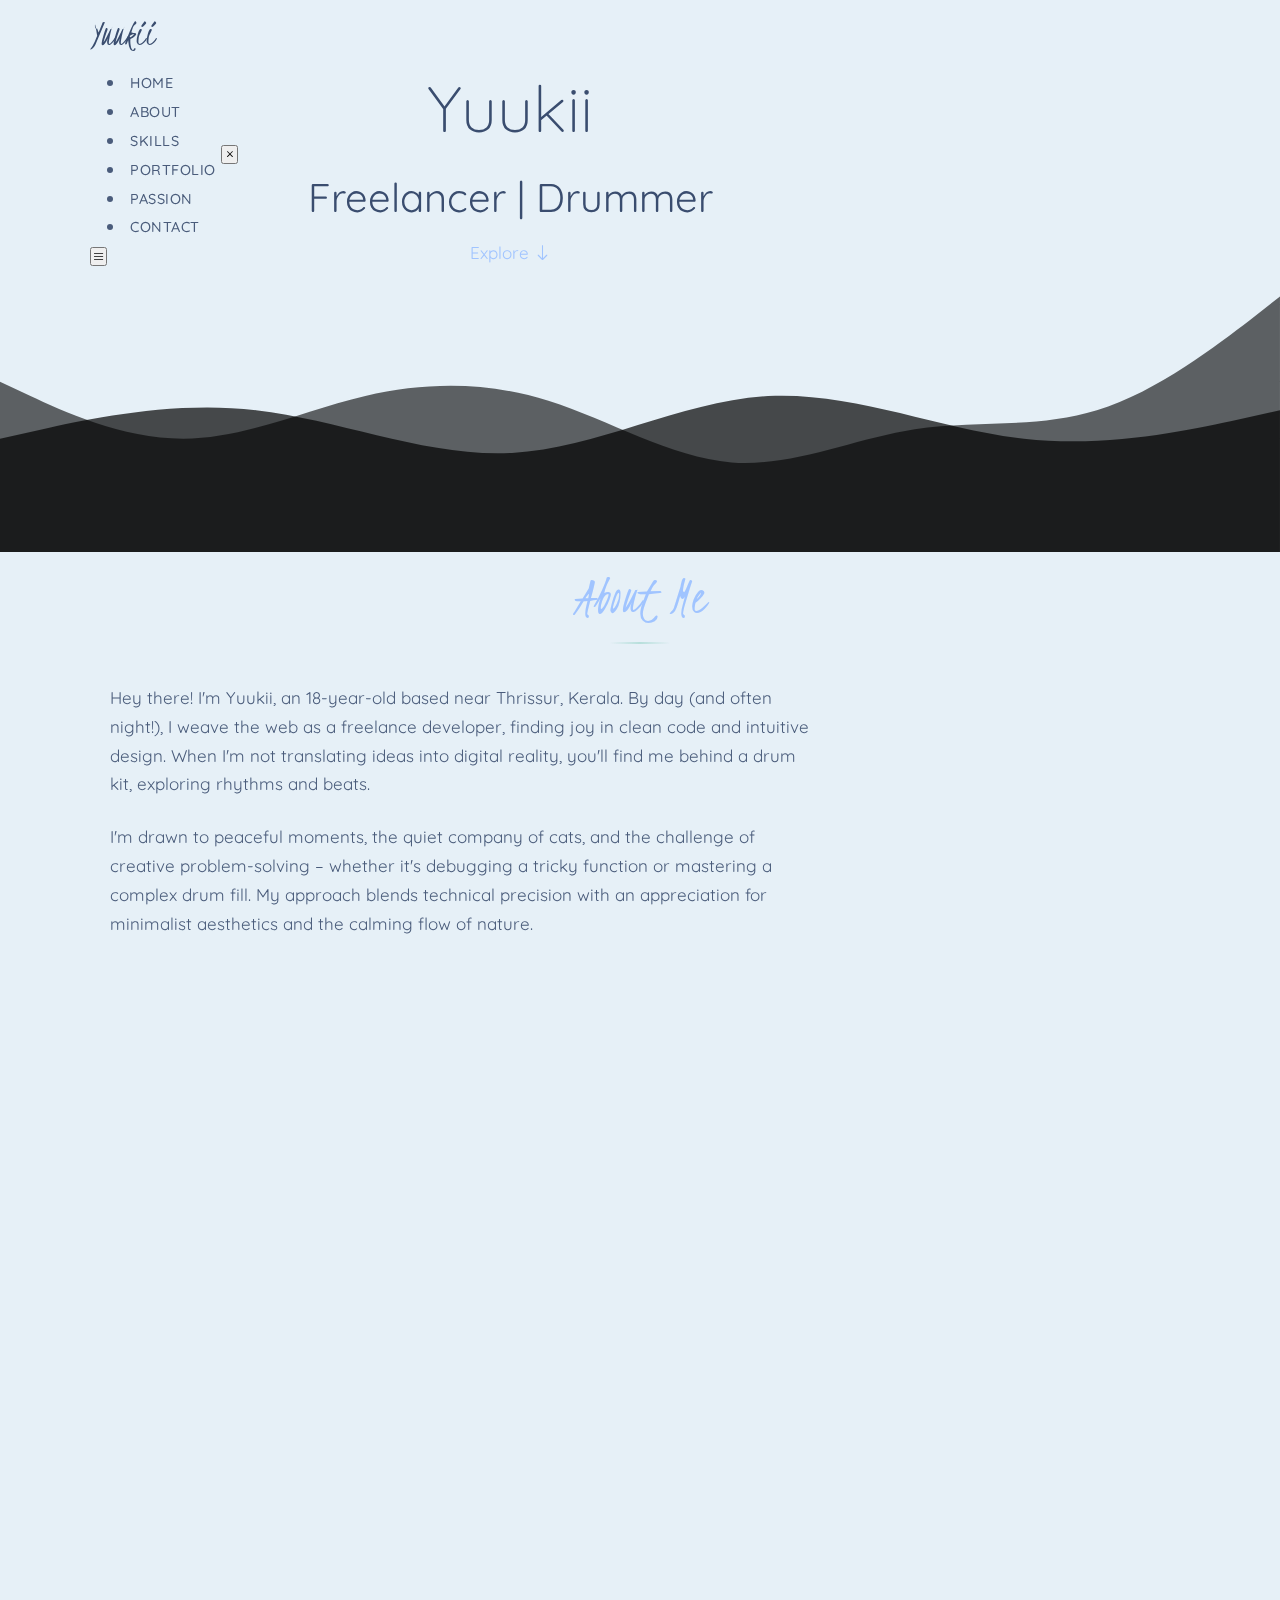
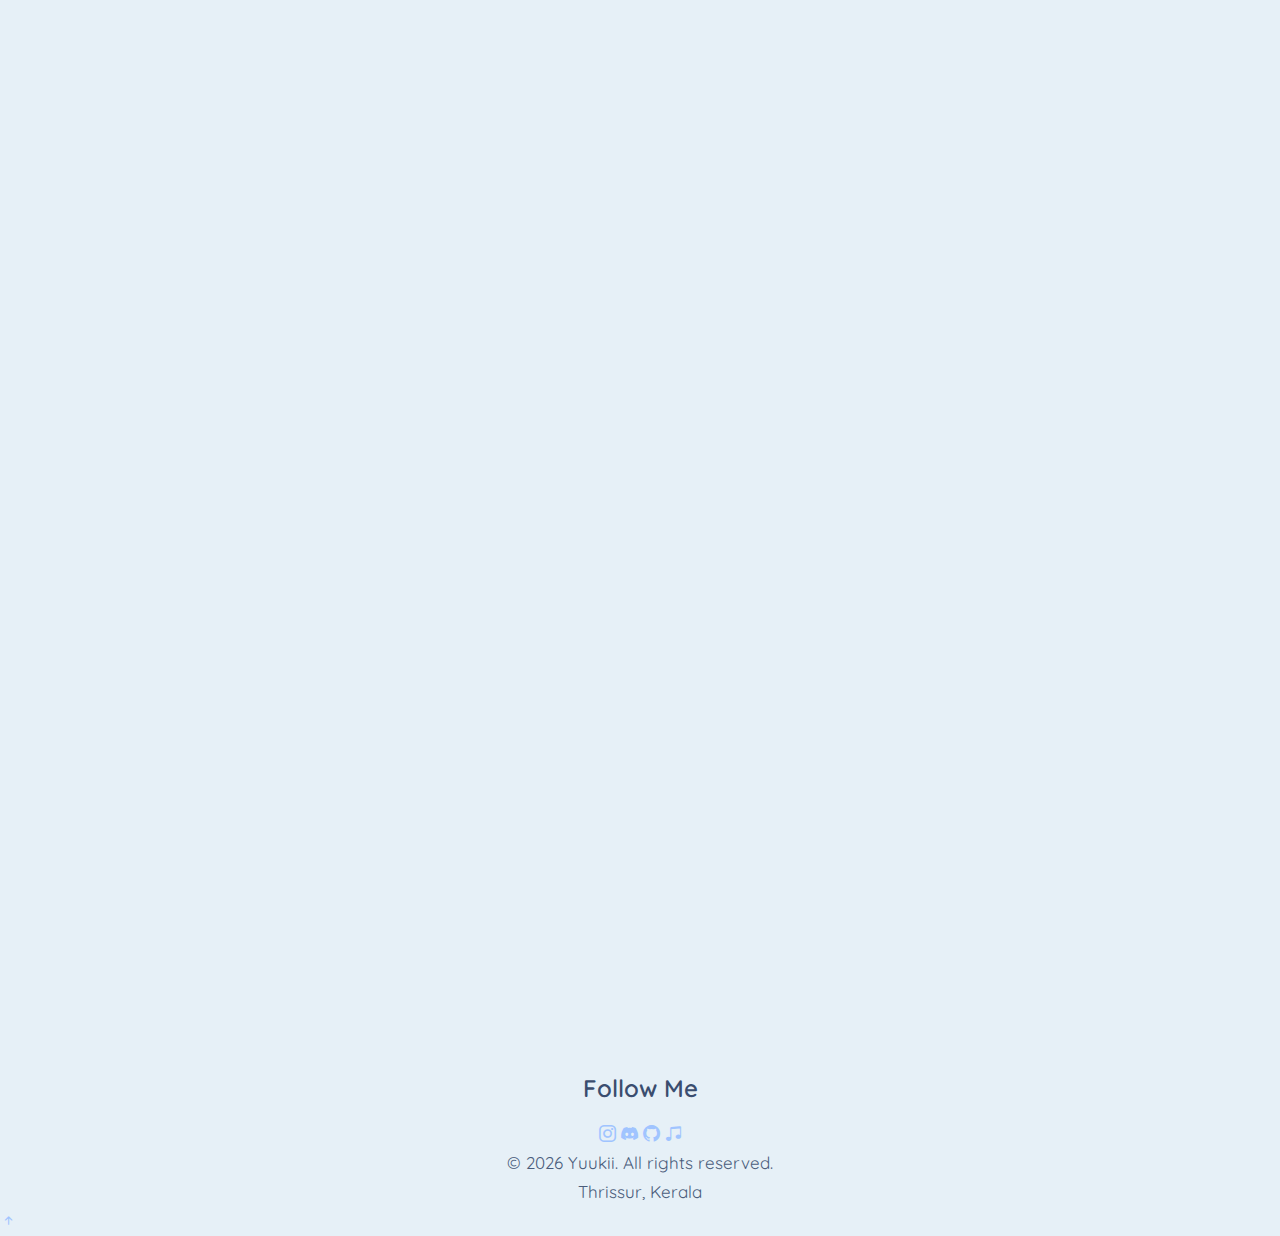
==== commit d5257afd: "Update index.html" ====
--- a/index.html
+++ b/index.html
@@ -3,226 +3,194 @@
 <head>
     <meta charset="UTF-8">
     <meta name="viewport" content="width=device-width, initial-scale=1.0">
-    <meta name="description" content="Yuukii - A tranquil, minimalist 'About Me' website reflecting calm and creativity.">
     <title>Yuukii - BlueWhisper Reflections</title>
-    <link rel="stylesheet" href="https://cdn.jsdelivr.net/npm/bootstrap-icons@1.11.3/font/bootstrap-icons.min.css">
-    <link rel="stylesheet" href="style.css">
+
     <link rel="preconnect" href="https://fonts.googleapis.com">
     <link rel="preconnect" href="https://fonts.gstatic.com" crossorigin>
-    <link href="https://fonts.googleapis.com/css2?family=Quicksand:wght@300;400;500;600&family=Kristi&display=swap" rel="stylesheet">
-    <link rel="icon" href="/favicon.ico" sizes="any">
-    <link rel="icon" href="/favicon.svg" type="image/svg+xml">
-    <link rel="apple-touch-icon" href="/apple-touch-icon.png">
+    <link href="https://fonts.googleapis.com/css2?family=Kristi&family=Quicksand:wght@300;400;500;700&display=swap" rel="stylesheet">
+
+    <link rel="stylesheet" href="https://cdn.jsdelivr.net/npm/bootstrap-icons@1.10.5/font/bootstrap-icons.css">
+
+    <link rel="stylesheet" href="style.css">
+
 </head>
 <body>
-    <div class="background-gradient"></div>
-    <div class="background-texture"></div>
 
-    <a href="#main-content" class="skip-link">Skip to main content</a>
-
-    <header class="site-header">
-        <nav class="navbar" aria-label="Main Navigation">
-            <div class="container nav-container">
-                <a href="#hero" class="nav-logo" data-scroll-to>Yuukii</a>
-
-                <div class="nav-menu-wrapper">
-                     <ul class="nav-menu" id="nav-menu-list" role="menu">
-                        <li role="none"><a role="menuitem" href="#about" data-scroll-to>About</a></li>
-                        <li role="none"><a role="menuitem" href="#skills" data-scroll-to>Skills</a></li>
-                        <li role="none"><a role="menuitem" href="#portfolio" data-scroll-to>Portfolio</a></li>
-                        <li role="none"><a role="menuitem" href="#passion" data-scroll-to>Passion</a></li>
-                        <li role="none"><a role="menuitem" href="#contact" data-scroll-to>Contact</a></li>
-
-                        <li role="none" class="nav-social-mobile-only"><a role="menuitem" href="#social-links-section" data-scroll-to>Social</a></li>
-                     </ul>
-                     <div class="header-social-links mobile-only" aria-label="Social media links mobile">
-                        <a href="https://www.instagram.com/yuuk3i/" target="_blank" rel="noopener noreferrer" aria-label="My Instagram Profile (opens in new tab)" class="social-icon ripple">
-                            <i class="bi bi-instagram" aria-hidden="true"></i>
-                        </a>
-                        <a href="https://discord.com/users/935827821329256459/" target="_blank" rel="noopener noreferrer" aria-label="My Discord Profile (opens in new tab)" class="social-icon ripple">
-                            <i class="bi bi-discord" aria-hidden="true"></i>
-                        </a>
-                        <a href="https://github.com/cozyyuukii/" target="_blank" rel="noopener noreferrer" aria-label="My GitHub Profile (opens in new tab)" class="social-icon ripple">
-                            <i class="bi bi-github" aria-hidden="true"></i>
-                        </a>
-                        <a href="https://music.apple.com/library/playlist/p.AWXopBxU5NgVl7l" target="_blank" rel="noopener noreferrer" aria-label="My Apple Music Profile (opens in new tab)" class="social-icon ripple">
-                            <i class="bi bi-music-note-beamed" aria-hidden="true"></i>
-                        </a>
-                    </div>
-                </div>
-
-                <button class="hamburger" aria-label="Toggle Menu" aria-expanded="false" aria-controls="nav-menu-list">
-                    <span class="hamburger-box">
-                        <span class="hamburger-inner"></span>
-                    </span>
+    <header class="header fixed-top" id="header">
+        <nav class="navbar container">
+            <a href="#hero" class="nav-logo">Yuukii</a>
+            <div class="nav-menu" id="nav-menu" role="navigation" aria-label="Main Navigation">
+                <ul class="nav-list">
+                    <li class="nav-item"><a href="#hero" class="nav-link active-link">Home</a></li>
+                    <li class="nav-item"><a href="#about" class="nav-link">About</a></li>
+                    <li class="nav-item"><a href="#skills" class="nav-link">Skills</a></li>
+                    <li class="nav-item"><a href="#portfolio" class="nav-link">Portfolio</a></li>
+                    <li class="nav-item"><a href="#passion" class="nav-link">Passion</a></li>
+                    <li class="nav-item"><a href="#contact" class="nav-link">Contact</a></li>
+                </ul>
+                <button class="nav-close" id="nav-close" aria-label="Close menu">
+                    <i class="bi bi-x"></i>
                 </button>
             </div>
+            <button class="nav-toggle" id="nav-toggle" aria-label="Open menu" aria-expanded="false" aria-controls="nav-menu">
+                <i class="bi bi-list"></i>
+            </button>
         </nav>
     </header>
 
-    <main id="main-content">
+    <main class="main-content">
 
-        <section id="hero" class="hero-section section-padding" aria-labelledby="hero-heading">
-            <div class="container hero-content animate-on-load">
-                <h1 id="hero-heading" class="hero-name animate-on-load">Yuukii</h1>
-                <p class="tagline animate-on-load">Freelancer<span class="separator">|</span>Drummer</p>
-                <div class="hero-text animate-on-load">
-                    <p>Weaving digital tapestries with quiet focus and creative rhythm, inspired by the tranquility of dawn.</p>
+        <section class="hero section full-page-section" id="hero">
+            <div class="hero-container container grid">
+                <div class="hero-content text-center animate-on-load fade-in">
+                    <h1 class="hero-title">Yuukii</h1>
+                    <h2 class="hero-subtitle">Freelancer | Drummer</h2>
+                    
+                    <a href="#about" class="button hero-button ripple-button">
+                        Explore <i class="bi bi-arrow-down"></i>
+                    </a>
                 </div>
-                <a href="#about" class="btn btn-primary ripple animate-on-load" data-scroll-to>Explore</a>
             </div>
-            <div class="hero-background-shape" aria-hidden="true">
-                 <svg viewBox="0 0 100 25" preserveAspectRatio="none"> <defs>
-                        <path id="wavePath1" d="M0,15 C20,23 40,8 60,17 C80,26 100,13 100,13 L100,25 L0,25 Z"/>
-                        <path id="wavePath2" d="M0,17 C15,8 35,24 55,15 C75,6 90,20 100,17 L100,25 L0,25 Z"/>
-                        <path id="wavePath3" d="M0,20 C25,25 45,13 65,19 C85,25 100,15 100,15 L100,25 L0,25 Z"/>
-                    </defs>
-                    <use href="#wavePath1" class="wave-path wave-path-1"/>
-                    <use href="#wavePath2" class="wave-path wave-path-2"/>
-                    <use href="#wavePath3" class="wave-path wave-path-3"/>
+             <div class="hero-wave-container">
+                <svg class="hero-svg-wave" xmlns="http://www.w3.org/2000/svg" viewBox="0 0 1440 320" preserveAspectRatio="none">
+                   <path fill="var(--wave-color-1)" fill-opacity="0.6" d="M0,128L34.3,144C68.6,160,137,192,206,192C274.3,192,343,160,411,144C480,128,549,128,617,149.3C685.7,171,754,213,823,218.7C891.4,224,960,192,1029,181.3C1097.1,171,1166,181,1234,160C1302.9,139,1371,85,1406,58.7L1440,32L1440,320L1405.7,320C1371.4,320,1303,320,1234,320C1165.7,320,1097,320,1029,320C960,320,891,320,823,320C754.3,320,686,320,617,320C548.6,320,480,320,411,320C342.9,320,274,320,206,320C137.1,320,69,320,34,320L0,320Z"></path>
+                   <path fill="var(--wave-color-2)" fill-opacity="0.7" d="M0,192L48,181.3C96,171,192,149,288,160C384,171,480,213,576,208C672,203,768,149,864,144C960,139,1056,181,1152,192C1248,203,1344,181,1392,170.7L1440,160L1440,320L1392,320C1344,320,1248,320,1152,320C1056,320,960,320,864,320C768,320,672,320,576,320C480,320,384,320,288,320C192,320,96,320,48,320L0,320Z"></path>
                 </svg>
             </div>
         </section>
 
-        <section id="about" class="about-section section-padding" aria-labelledby="about-heading">
-            <div class="container">
-                <h2 id="about-heading" class="section-title animate-on-scroll">A Moment of Reflection</h2>
-                <div class="title-decoration animate-on-scroll"></div> <div class="about-content-flex">
-                    <div class="about-text animate-on-scroll">
+        <section class="about section full-page-section" id="about">
+            <div class="container animate-on-scroll fade-in about-container">
+                <h2 class="section-title">About Me</h2>
+                
+                <div class="about-content grid">
+                    <div class="about-text">
                         <p>
-                            Hello! I'm Yuukii, an 18-year-old freelance developer from near Thrissur, Kerala. My world revolves around crafting serene and functional digital experiences. I find calm in the logic of <span class="highlight">HTML, CSS, and JavaScript</span>, and power in the versatility of <span class="highlight">Python and Java</span>. My approach is minimalist yet thoughtful, aiming for clarity and quiet impact.
+                            Hey there! I'm Yuukii, an 18-year-old based near Thrissur, Kerala. By day (and often night!), I weave the web as a freelance developer, finding joy in clean code and intuitive design. When I'm not translating ideas into digital reality, you'll find me behind a drum kit, exploring rhythms and beats.
                         </p>
                         <p>
-                            Life isn't just code, though. The rhythmic pulse of drumming (<span class="highlight">RSL Grade 5 certified</span>) offers a different kind of creative structure, teaching me discipline and flow. And yes, there's always room for a quiet moment with a feline friend 🐈.
+                            I'm drawn to peaceful moments, the quiet company of cats, and the challenge of creative problem-solving – whether it's debugging a tricky function or mastering a complex drum fill. My approach blends technical precision with an appreciation for minimalist aesthetics and the calming flow of nature.
                         </p>
-                        <p>
-                            I believe in building things that are not just useful, but also feel good to interact with – like a quiet lakeside retreat at dawn.
-                        </p>
-                        <a href="#contact" class="btn ripple" data-scroll-to>Let's Connect</a>
-                    </div>
-                    <div class="about-visual animate-on-scroll" aria-hidden="true">
-                         <div style="width: 200px; height: 200px; border-radius: 50%; background: linear-gradient(145deg, var(--clr-secondary), var(--clr-primary)); opacity: 0.3; margin: auto;"></div>
                     </div>
                 </div>
             </div>
         </section>
 
-        <section id="skills" class="skills-section section-padding alt-bg" aria-labelledby="skills-heading">
-            <div class="container">
-                <h2 id="skills-heading" class="section-title animate-on-scroll">My Toolkit</h2>
-                <div class="skills-grid stagger-children">
-                    <div class="skill-card animate-on-scroll">
-                        <div class="skill-icon">
-                            <svg xmlns="http://www.w3.org/2000/svg" viewBox="0 0 24 24" fill="currentColor"><path d="M12 2C6.48 2 2 6.48 2 12s4.48 10 10 10 10-4.48 10-10S17.52 2 12 2zm-1 17.93c-3.95-.49-7-3.85-7-7.93 0-.62.08-1.21.21-1.79L9 15v1c0 1.1.9 2 2 2v1.93zm6.9-2.54c-.26-.81-1-1.39-1.9-1.39h-1v-3c0-.55-.45-1-1-1H8v-2h2c.55 0 1-.45 1-1V7h2c1.1 0 2-.9 2-2v-.41c2.93 1.19 5 4.06 5 7.41 0 2.08-.8 3.97-2.1 5.39z"/></svg>
-                        </div>
-                        <h3 class="skill-name">Web Frontend</h3>
-                        <p class="skill-description">HTML5, CSS3, JavaScript (ES6+). Crafting responsive, accessible, and visually engaging interfaces.</p>
+        <section class="skills section full-page-section" id="skills">
+             <div class="container animate-on-scroll fade-in skills-container-wrapper">
+                <h2 class="section-title">Skills</h2>
+                <span class="section-subtitle">My Digital Toolkit</span>
+                <div class="skills-container grid">
+                    <div class="skill-card animate-on-scroll stagger">
+                        <i class="bi bi-braces skill-icon"></i>
+                        <h3 class="skill-title">Frontend</h3>
+                        <p class="skill-description">HTML5, CSS3 (Flexbox, Grid, Animations), JavaScript (ES6+)</p>
                     </div>
-                    <div class="skill-card animate-on-scroll">
-                        <div class="skill-icon">
-                            <svg xmlns="http://www.w3.org/2000/svg" viewBox="0 0 24 24" fill="currentColor"><path d="M12 2C6.48 2 2 6.48 2 12s4.48 10 10 10 10-4.48 10-10S17.52 2 12 2zm3.61 6.33c-.18.36-.57.55-.97.4l-1.7-.64c-.39-.15-.63-.53-.55-.93l.64-1.7c.08-.4.46-.63.86-.55l1.7.64c.4.15.64.53.56.93l-.54 1.85zm-7.22 0c-.08.4-.46.63-.86.55l-1.7-.64c-.4-.15-.63-.53-.55-.93l.64-1.7c.08-.4.46-.63.86-.55l1.7.64c.4.15.63.53.55.93l-.64 1.85zm3.61 10.34c-2.97 0-5.44-2.06-5.86-4.71-.1-.65.39-1.24 1.04-1.24h9.64c.65 0 1.14.59 1.04 1.24-.42 2.65-2.89 4.71-5.86 4.71z"/></svg>
-                        </div>
-                        <h3 class="skill-name">Backend & Languages</h3>
-                        <p class="skill-description">Python (Flask/Django basics), Java, PHP, JSON, MySQL. Building server-side logic, APIs, and managing data.</p>
+                    <div class="skill-card animate-on-scroll stagger">
+                         <i class="bi bi-hdd-stack skill-icon"></i>
+                        <h3 class="skill-title">Backend</h3>
+                        <p class="skill-description">Python (Flask/Django basics), Java (Core), MySQL</p>
                     </div>
-                     <div class="skill-card animate-on-scroll">
-                        <div class="skill-icon">
-                             <svg xmlns="http://www.w3.org/2000/svg" viewBox="0 0 24 24" fill="currentColor"><path d="M19.35 10.04C18.67 6.59 15.64 4 12 4 9.11 4 6.6 5.64 5.35 8.04 2.34 8.36 0 10.91 0 14c0 3.31 2.69 6 6 6h13c2.76 0 5-2.24 5-5 0-2.64-2.05-4.78-4.65-4.96zM14 13v4h-4v-4H7l5-5 5 5h-3z"/></svg>
-                         </div>
-                        <h3 class="skill-name">Tools & Workflow</h3>
-                        <p class="skill-description">Git, VS Code, Freelancing. Version control, development environments, and project management.</p>
+                    <div class="skill-card animate-on-scroll stagger">
+                        <i class="bi bi-tools skill-icon"></i>
+                        <h3 class="skill-title">Workflow</h3>
+                        <p class="skill-description">Git & GitHub, VS Code, Responsive Design, CLI Basics</p>
+                    </div>
+                </div>
+            </div>
+        </section>
+
+        <section class="portfolio section full-page-section" id="portfolio">
+             <div class="container text-center animate-on-scroll fade-in portfolio-container-wrapper">
+                <h2 class="section-title">Portfolio</h2>
+                <span class="section-subtitle">Creative Explorations</span>
+                <p class="portfolio-soon animate-pulse">Coming Soon... Exciting projects are brewing!</p>
+             </div>
+        </section>
+
+        <section class="passion section full-page-section" id="passion">
+            <div class="passion-container-wrapper container grid animate-on-scroll fade-in">
+                 <div class="passion-content">
+                    <h2 class="section-title">Rhythm & Code</h2>
+                    <span class="section-subtitle">Where Passions Converge</span>
+                    <p>
+                        Drumming isn't just a hobby; it's a core part of how I think and create. The discipline of practice, the improvisation within structure, the importance of timing and flow – these principles echo deeply in my development work. Finding the right 'groove' in code, much like in music, leads to elegant and effective solutions. It teaches patience, pattern recognition, and the art of building complexity from simple, solid foundations.
+                    </p>
+                    <div class="music-bars">
+                        <span></span>
+                        <span></span>
+                        <span></span>
+                        <span></span>
+                        <span></span>
+                        <span></span>
+                        <span></span>
                     </div>
                  </div>
             </div>
         </section>
 
-        <section id="portfolio" class="portfolio-section section-padding" aria-labelledby="portfolio-heading">
-            <div class="container">
-                <h2 id="portfolio-heading" class="section-title animate-on-scroll">Portfolio</h2>
-                <div class="portfolio-grid">
-                    <p class="text-center animate-on-scroll">My selected works will be showcased here soon. Stay tuned!</p>
-                 </div>
+        <section class="contact section full-page-section" id="contact">
+            <div class="container animate-on-scroll fade-in contact-container-wrapper">
+                <h2 class="section-title">Get In Touch</h2>
+                <span class="section-subtitle">Let's Connect</span>
+                <form
+                    action="https://formspree.io/f/YOUR_FORM_ID_HERE"
+                    method="POST"
+                    class="contact-form grid"
+                    id="contact-form"
+                >
+                     <div class="contact-group">
+                        <input type="text" name="name" id="name" required placeholder=" " class="contact-input">
+                        <label for="name" class="contact-label">Name</label>
+                        <span class="form-error-message" aria-live="polite"></span>
+                    </div>
+                    <div class="contact-group">
+                        <input type="email" name="email" id="email" required placeholder=" " class="contact-input">
+                        <label for="email" class="contact-label">Email</label>
+                        <span class="form-error-message" aria-live="polite"></span>
+                         <input type="hidden" name="_replyto" id="hidden-replyto">
+                    </div>
+                    <div class="contact-group contact-area">
+                        <textarea name="message" id="message" required placeholder=" " class="contact-input"></textarea>
+                        <label for="message" class="contact-label">Message</label>
+                        <span class="form-error-message" aria-live="polite"></span>
+                    </div>
+                    <div id="form-status" class="form-status-message" aria-live="polite"></div>
+                    <button type="submit" class="button contact-button ripple-button">
+                        Send Message <i class="bi bi-send"></i>
+                    </button>
+                </form>
             </div>
         </section>
-
-        <section id="passion" class="passion-section section-padding alt-bg" aria-labelledby="passion-heading">
-            <div class="container">
-                <h2 id="passion-heading" class="section-title animate-on-scroll">Beyond the Code</h2>
-                 <div class="passion-wave-container animate-on-scroll" aria-hidden="true">
-                     <svg viewBox="0 0 100 15" preserveAspectRatio="none">
-                        <defs>
-                            <path id="passionWavePath1" d="M0,8 C25,15 45,3 65,10 C85,17 100,5 100,5 L100,15 L0,15 Z"/>
-                            <path id="passionWavePath2" d="M0,10 C20,5 40,14 60,8 C80,2 100,10 100,10 L100,15 L0,15 Z"/>
-                        </defs>
-                        <use href="#passionWavePath1" class="passion-wave passion-wave-1"/>
-                        <use href="#passionWavePath2" class="passion-wave passion-wave-2"/>
-                    </svg>
-                 </div>
-                <div class="passion-content animate-on-scroll">
-                    <p>Drumming isn't just a skill; it's a philosophy. The interplay of structure and improvisation, the focus required for complex rhythms (RSL Grade 5 achieved!), and the energy of performance – these all feed back into my development work, fostering creativity within constraints and appreciating the beauty of a well-executed sequence.</p>
-                    <p>It's about finding the groove, whether with sticks or keystrokes.</p>
-                </div>
-            </div>
-        </section>
-
-        <section id="contact" class="contact-section section-padding" aria-labelledby="contact-heading">
-            <div class="container contact-container">
-                <h2 id="contact-heading" class="section-title animate-on-scroll">Start a Conversation</h2>
-                <p class="animate-on-scroll">Whether you have a project in mind, a question about development, or just want to share thoughts on music or quiet moments, I'd love to hear from you.</p>
-                <form id="contact-form" class="animate-on-scroll" action="#" method="POST" novalidate>
-                    <div class="form-group">
-                        <label for="name" class="form-label">Your Name</label>
-                        <input type="text" id="name" name="name" required placeholder="e.g., Alex Johnson">
-                        <span class="form-error" aria-live="polite"></span>
-                    </div>
-                    <div class="form-group">
-                        <label for="email" class="form-label">Your Email</label>
-                        <input type="email" id="email" name="email" required placeholder="e.g., alex@example.com">
-                         <span class="form-error" aria-live="polite"></span>
-                    </div>
-                    <div class="form-group">
-                        <label for="message" class="form-label">Your Message</label>
-                        <textarea id="message" name="message" rows="6" required placeholder="Share your thoughts..."></textarea>
-                         <span class="form-error" aria-live="polite"></span>
-                    </div>
-                     <div class="form-status" aria-live="polite"></div>
-                    <button type="submit" class="btn btn-primary ripple submit-button">
-                        <span class="button-text">Send Message</span>
-                        <span class="button-loader"></span>
-                    </button>
-                </form>
-
-                <div id="social-links-section" class="social-links animate-on-scroll">
-                    <h3 class="social-links-title">Find me elsewhere:</h3>
-                     <a href="https://www.instagram.com/yuuk3i/" target="_blank" rel="noopener noreferrer" aria-label="My Instagram Profile (opens in new tab)" class="social-icon ripple">
-                        <i class="bi bi-instagram" aria-hidden="true"></i>
-                    </a>
-                    <a href="https://discord.com/users/935827821329256459/" target="_blank" rel="noopener noreferrer" aria-label="My Discord Profile (opens in new tab)" class="social-icon ripple">
-                        <i class="bi bi-discord" aria-hidden="true"></i>
-                    </a>
-                    <a href="https://github.com/cozyyuukii/" target="_blank" rel="noopener noreferrer" aria-label="My GitHub Profile (opens in new tab)" class="social-icon ripple">
-                         <i class="bi bi-github" aria-hidden="true"></i>
-                    </a>
-                    <a href="https://music.apple.com/library/playlist/p.AWXopBxU5NgVl7l" target="_blank" rel="noopener noreferrer" aria-label="My Apple Music Profile (opens in new tab)" class="social-icon ripple">
-                         <i class="bi bi-music-note-beamed" aria-hidden="true"></i>
-                    </a>
-                </div>
-            </div>
-        </section>
-
     </main>
 
-    <footer class="site-footer-bottom">
-        <div class="container footer-container">
-            <p class="footer-name">Yuukii</p>
-            <p class="copyright">&copy; <span id="current-year"></span> BlueWhisper Reflections // Coded with calm near Thrissur, Kerala.</p>
-
+    <footer class="footer">
+       <div class="footer-container container">
+            <h3 class="footer-title">Follow Me</h3>
+            <div class="footer-social">
+                <a href="https://www.instagram.com/yuuk3i/" target="_blank" class="footer-social-link ripple-button" aria-label="Instagram">
+                    <i class="bi bi-instagram"></i>
+                </a>
+                <a href="https://discord.com/users/935827821329256459/" target="_blank" class="footer-social-link ripple-button" aria-label="Discord">
+                    <i class="bi bi-discord"></i>
+                </a>
+                <a href="https://github.com/cozyyuukii/" target="_blank" class="footer-social-link ripple-button" aria-label="GitHub">
+                    <i class="bi bi-github"></i>
+                </a>
+                 <a href="https://music.apple.com/library/playlist/p.AWXopBxU5NgVl7l" target="_blank" class="footer-social-link ripple-button" aria-label="Apple Music">
+                    <i class="bi bi-music-note-beamed"></i>
+                </a>
+            </div>
+            <span class="footer-copy">
+                &copy; <span id="current-year"></span> Yuukii. All rights reserved. <br>
+                Thrissur, Kerala
+            </span>
         </div>
     </footer>
 
-    <button id="back-to-top" class="back-to-top ripple" title="Back to Top" aria-label="Back to Top">
-        <i class="bi bi-arrow-up-short" aria-hidden="true"></i>
-    </button>
+    <a href="#" class="scroll-up" id="scroll-up" aria-label="Scroll back to top">
+        <i class="bi bi-arrow-up-short"></i>
+    </a>
 
     <script src="script.js"></script>
 </body>
--- a/style.css
+++ b/style.css
@@ -2,31 +2,30 @@
 /* --- Global Styles & Variables --- */
 :root {
     /* Color Palette */
-    --clr-bg-start: #e6f0f7;       /* Pale Sky Blue - Lighter */
-    --clr-bg-end: #d0e0f0;         /* Pale Sky Blue - Darker */
-    --clr-primary: #a0c4ff;        /* Pale Cerulean (Main Accent) */
-    --clr-secondary: #a3d8d0;      /* Frosted Teal (Secondary Accent) */
-    --clr-tertiary: #b5cfff;        /* Lighter Cerulean (Highlights) */
-    --clr-text-dark: #3a4d6f;       /* Muted Indigo/Deep Navy (Headings, Strong Text) */
-    --clr-text-main: #4a5c7b;       /* Charcoal Blue (Body Text) */
-    --clr-text-light: #f8f9fa;     /* Off White (On Dark Backgrounds) */
-    --clr-border: rgba(58, 77, 111, 0.15); /* Muted Indigo based, subtle */
+    --clr-bg-start: #e6f0f7;
+    --clr-bg-end: #d0e0f0;
+    --clr-primary: #a0c4ff;
+    --clr-secondary: #a3d8d0;
+    --clr-tertiary: #b5cfff;
+    --clr-text-dark: #3a4d6f;
+    --clr-text-main: #4a5c7b;
+    --clr-text-light: #f8f9fa;
+    --clr-border: rgba(58, 77, 111, 0.15);
     --clr-shadow-light: rgba(160, 196, 255, 0.1);
     --clr-shadow-medium: rgba(160, 196, 255, 0.2);
     --clr-shadow-strong: rgba(74, 92, 123, 0.15);
     --clr-ripple: rgba(160, 196, 255, 0.4);
     --clr-focus-ring: rgba(160, 196, 255, 0.6);
     --clr-error: #d9534f;
-    --clr-wave-darker: #7895C0; /* Adjusted darker blue for waves */
-    --clr-ripple-about: rgba(160, 196, 255, 0.3); /* Ripple color for about section */
+    --clr-wave-darker: #7895C0;
 
     /* Typography */
-    --font-main: 'Quicksand', sans-serif; /* Smooth, rounded */
-    --font-accent: 'Kristi', cursive;     /* Handwritten style */
+    --font-main: 'Quicksand', sans-serif;
+    --font-accent: 'Kristi', cursive;
     --font-code: 'monospace';
 
     /* Transitions & Animations */
-    --transition-fast: 0.25s; /* Slightly slower for smoother feel */
+    --transition-fast: 0.25s;
     --transition-medium: 0.45s;
     --transition-slow: 0.75s;
     --transition-bezier-ease: cubic-bezier(0.4, 0, 0.2, 1);
@@ -35,1193 +34,309 @@
     /* Layout */
     --container-width: 1100px;
     --container-padding: 20px;
-    --section-padding-y: clamp(70px, 10vh, 110px); /* Slightly reduced max padding */
+    --section-padding-y: clamp(70px, 10vh, 110px);
     --navbar-height: 70px;
 
     /* Borders & Shadows */
     --border-radius-small: 4px;
     --border-radius-medium: 8px;
     --border-radius-large: 16px;
-    --shadow-sm: 0 2px 5px var(--clr-shadow-light); /* Slightly softer */
+    --shadow-sm: 0 2px 5px var(--clr-shadow-light);
     --shadow-md: 0 5px 12px var(--clr-shadow-medium);
     --shadow-lg: 0 12px 35px var(--clr-shadow-strong);
 }
 
 /* --- CSS Reset & Base --- */
-*, *::before, *::after {
-    margin: 0;
-    padding: 0;
-    box-sizing: border-box;
-}
-
-html {
-    scroll-behavior: smooth;
-    font-size: 100%; /* 16px base usually */
-    scrollbar-width: thin;
-    scrollbar-color: var(--clr-secondary) var(--clr-bg-start);
-}
+*, *::before, *::after { margin: 0; padding: 0; box-sizing: border-box; }
+html { scroll-behavior: smooth; font-size: 100%; scrollbar-width: thin; scrollbar-color: var(--clr-secondary) var(--clr-bg-start); }
 html::-webkit-scrollbar { width: 8px; }
 html::-webkit-scrollbar-track { background: var(--clr-bg-start); }
 html::-webkit-scrollbar-thumb { background-color: var(--clr-secondary); border-radius: 10px; border: 2px solid var(--clr-bg-start); }
-
-body {
-    font-family: var(--font-main);
-    color: var(--clr-text-main);
-    line-height: 1.7;
-    font-size: 1.0625rem; /* Approx 17px */
-    background-color: var(--clr-bg-start); /* Fallback */
-    overflow-x: hidden; /* Prevent horizontal scroll */
-    position: relative;
-    -webkit-font-smoothing: antialiased;
-    -moz-osx-font-smoothing: grayscale;
-}
-
-body.no-scroll {
-    overflow-y: hidden; /* Prevent body scroll when mobile menu is open */
-}
-
+body { font-family: var(--font-main); color: var(--clr-text-main); line-height: 1.7; font-size: 1.0625rem; background-color: var(--clr-bg-start); overflow-x: hidden; position: relative; -webkit-font-smoothing: antialiased; -moz-osx-font-smoothing: grayscale; }
+body.no-scroll { overflow-y: hidden; }
 
 /* --- Background Elements --- */
-.background-gradient {
-    position: fixed;
-    top: 0; left: 0; width: 100%; height: 100%;
-    background: linear-gradient(170deg, var(--clr-bg-start) 0%, var(--clr-bg-end) 100%);
-    z-index: -2;
-}
-.background-texture {
-    position: fixed;
-    top: 0; left: 0; width: 100%; height: 100%;
-    background-image: url("data:image/svg+xml,%3Csvg xmlns='http://www.w3.org/2000/svg' width='4' height='4' viewBox='0 0 4 4'%3E%3Cpath fill='%23a0c4ff' fill-opacity='0.05' d='M1 3h1v1H1V3zm2-2h1v1H3V1z'%3E%3C/path%3E%3C/svg%3E");
-    opacity: 0.3;
-    mix-blend-mode: overlay;
-    pointer-events: none;
-    z-index: -1;
-}
+.background-gradient { position: fixed; top: 0; left: 0; width: 100%; height: 100%; background: linear-gradient(170deg, var(--clr-bg-start) 0%, var(--clr-bg-end) 100%); z-index: -2; }
+.background-texture { position: fixed; top: 0; left: 0; width: 100%; height: 100%; background-image: url("data:image/svg+xml,%3Csvg xmlns='http://www.w3.org/2000/svg' width='4' height='4' viewBox='0 0 4 4'%3E%3Cpath fill='%23a0c4ff' fill-opacity='0.05' d='M1 3h1v1H1V3zm2-2h1v1H3V1z'%3E%3C/path%3E%3C/svg%3E"); opacity: 0.3; mix-blend-mode: overlay; pointer-events: none; z-index: -1; }
 
 /* --- Accessibility --- */
-.skip-link {
-  position: absolute;
-  top: -100px; /* Hide off-screen */
-  left: 10px;
-  background: var(--clr-text-dark);
-  color: var(--clr-text-light);
-  padding: 10px 15px;
-  z-index: 10000;
-  transition: top var(--transition-fast) ease-in-out;
-  border-radius: 0 0 var(--border-radius-medium) var(--border-radius-medium);
-  font-weight: 500;
-  box-shadow: var(--shadow-md);
-}
-.skip-link:focus {
-  top: 0; /* Bring into view on focus */
-  outline: none; /* Use inherent style */
-}
-/* Universal Focus Styles */
-:focus-visible {
-    outline: 3px solid var(--clr-focus-ring);
-    outline-offset: 3px; /* Increased offset */
-    box-shadow: 0 0 0 5px rgba(160, 196, 255, 0.2);
-    border-radius: var(--border-radius-small);
-}
+.skip-link { position: absolute; top: -100px; left: 10px; background: var(--clr-text-dark); color: var(--clr-text-light); padding: 10px 15px; z-index: 10000; transition: top var(--transition-fast) ease-in-out; border-radius: 0 0 var(--border-radius-medium) var(--border-radius-medium); font-weight: 500; box-shadow: var(--shadow-md); }
+.skip-link:focus { top: 0; outline: none; }
+:focus-visible { outline: 3px solid var(--clr-focus-ring); outline-offset: 3px; box-shadow: 0 0 0 5px rgba(160, 196, 255, 0.2); border-radius: var(--border-radius-small); }
 :focus:not(:focus-visible) { outline: none; }
 
 /* --- Typography --- */
-h1, h2, h3, h4, h5, h6 {
-    font-family: var(--font-main);
-    color: var(--clr-text-dark);
-    margin-bottom: 1.5rem;
-    line-height: 1.3;
-    font-weight: 500;
-}
+h1, h2, h3, h4, h5, h6 { font-family: var(--font-main); color: var(--clr-text-dark); margin-bottom: 1.5rem; line-height: 1.3; font-weight: 500; }
 h1 { font-size: clamp(2.5rem, 7vw, 4rem); font-weight: 300; line-height: 1.2; }
-h2 { font-size: clamp(1.8rem, 4vw, 2.5rem); font-weight: 400; text-align: center; margin-bottom: 3rem; }
+h2 { font-size: clamp(1.8rem, 4vw, 2.5rem); font-weight: 400; text-align: center; margin-bottom: 1rem; }
 h3 { font-size: clamp(1.2rem, 2.5vw, 1.5rem); font-weight: 600; margin-bottom: 1rem; color: var(--clr-text-dark); }
 h4 { font-size: clamp(1.1rem, 2vw, 1.25rem); font-weight: 500; margin-bottom: 0.75rem; }
 
-.section-title {
-    font-family: var(--font-accent);
-    font-size: clamp(2.5rem, 6vw, 3.5rem);
-    color: var(--clr-primary);
-    font-weight: normal;
-    text-align: center;
-    margin-bottom: clamp(3rem, 6vh, 4.5rem);
-    letter-spacing: 1px;
-    position: relative;
-    padding-bottom: 10px;
-}
-.section-title::after {
-    content: '';
-    position: absolute;
-    bottom: 0;
-    left: 50%;
-    transform: translateX(-50%);
-    width: 60px;
-    height: 2px;
-    background: linear-gradient(90deg, transparent, var(--clr-secondary), transparent);
-    opacity: 0.7;
-}
-
-p {
-    margin-bottom: 1.5rem;
-    max-width: 70ch; /* Optimal reading line length */
-    font-weight: 400;
-}
+.section-title { font-family: var(--font-accent); font-size: clamp(2.5rem, 6vw, 3.5rem); color: var(--clr-primary); font-weight: normal; text-align: center; margin-bottom: 2.5rem; letter-spacing: 1px; position: relative; padding-bottom: 10px; }
+.section-title::after { content: ''; position: absolute; bottom: 0; left: 50%; transform: translateX(-50%); width: 60px; height: 2px; background: linear-gradient(90deg, transparent, var(--clr-secondary), transparent); opacity: 0.7; }
+
+p { margin-bottom: 1.5rem; max-width: 70ch; font-weight: 400; }
 p:last-child { margin-bottom: 0; }
 p.text-center { margin-left: auto; margin-right: auto; text-align: center; }
-
-a {
-    color: var(--clr-primary);
-    text-decoration: none;
-    transition: color var(--transition-fast) ease;
-    position: relative;
-}
-a:hover, a:focus {
-    color: var(--clr-text-dark);
-    text-decoration: underline;
-    text-decoration-color: var(--clr-secondary);
-    text-decoration-thickness: 1px;
-    text-underline-offset: 3px;
-}
-
-.highlight {
-    color: var(--clr-text-dark);
-    font-weight: 600;
-    background: linear-gradient(to top, var(--clr-secondary) 0%, var(--clr-secondary) 30%, transparent 30%);
-    padding: 0 2px;
-}
-
-code {
-    font-family: var(--font-code);
-    background-color: rgba(179, 207, 255, 0.2);
-    padding: 0.2em 0.4em;
-    border-radius: var(--border-radius-small);
-    font-size: 0.9em;
-    color: var(--clr-text-dark);
-}
+a { color: var(--clr-primary); text-decoration: none; transition: color var(--transition-fast) ease; position: relative; }
+a:hover, a:focus { color: var(--clr-text-dark); text-decoration: underline; text-decoration-color: var(--clr-secondary); text-decoration-thickness: 1px; text-underline-offset: 3px; }
+.highlight { color: var(--clr-text-dark); font-weight: 600; background: linear-gradient(to top, var(--clr-secondary) 0%, var(--clr-secondary) 30%, transparent 30%); padding: 0 2px; }
+code { font-family: var(--font-code); background-color: rgba(179, 207, 255, 0.2); padding: 0.2em 0.4em; border-radius: var(--border-radius-small); font-size: 0.9em; color: var(--clr-text-dark); }
 
 /* --- Layout Elements --- */
-.container {
-    max-width: var(--container-width);
-    margin-left: auto;
-    margin-right: auto;
-    padding: 0 var(--container-padding);
-    width: 100%; /* Ensure container uses padding */
-}
+.container { max-width: var(--container-width); margin-left: auto; margin-right: auto; padding: 0 var(--container-padding); width: 100%; }
 .section-padding { padding: var(--section-padding-y) 0; }
-.alt-bg {
-    background: linear-gradient(170deg, rgba(255,255,255,0.05), rgba(208, 224, 240, 0.15));
-    border-top: 1px solid var(--clr-border);
-    border-bottom: 1px solid var(--clr-border);
-    overflow: hidden; /* Contain background pseudo-elements */
-}
+.alt-bg { background: linear-gradient(170deg, rgba(255,255,255,0.05), rgba(208, 224, 240, 0.15)); border-top: 1px solid var(--clr-border); border-bottom: 1px solid var(--clr-border); overflow: hidden; }
 
 /* --- Helper Classes --- */
 .text-center { text-align: center; }
-.desktop-only { display: inline-flex; /* Or block, flex, etc. as needed */ }
+.desktop-only { display: inline-flex; }
 .mobile-only { display: none; }
 
-
-/* --- Ripple Effect (JS Driven) --- */
-.ripple {
-    position: relative;
-    overflow: hidden;
-    z-index: 1;
-    -webkit-tap-highlight-color: transparent; /* Remove tap highlight on mobile */
-}
-.ripple-element { /* Target the span created by JS */
-    position: absolute;
-    border-radius: 50%;
-    background: var(--clr-ripple);
-    transform: scale(0);
-    animation: ripple-animation var(--transition-slow) var(--transition-bezier-ease);
-    pointer-events: none; /* Make sure it doesn't interfere */
-    z-index: 0;
-}
-@keyframes ripple-animation {
-    to {
-        transform: scale(4); /* Adjust scale as needed */
-        opacity: 0;
-    }
-}
-
+/* --- Ripple Effect --- */
+.ripple { position: relative; overflow: hidden; z-index: 1; -webkit-tap-highlight-color: transparent; }
+.ripple-element { position: absolute; border-radius: 50%; background: var(--clr-ripple); transform: scale(0); animation: ripple-animation var(--transition-slow) var(--transition-bezier-ease); pointer-events: none; z-index: 0; }
+@keyframes ripple-animation { to { transform: scale(4); opacity: 0; } }
 
 /* --- Buttons --- */
-.btn {
-    display: inline-block;
-    padding: 14px 35px;
-    border-radius: 50px; /* Fully rounded */
-    font-weight: 600;
-    transition: all var(--transition-medium) var(--transition-bezier-ease);
-    cursor: pointer;
-    text-align: center;
-    margin: 8px;
-    font-family: var(--font-main);
-    font-size: 0.95rem;
-    border: 2px solid var(--clr-primary);
-    background: transparent;
-    color: var(--clr-text-dark);
-    letter-spacing: 0.8px;
-    text-transform: uppercase;
-    position: relative; /* For ripple */
-    overflow: hidden;
-    z-index: 1;
-    will-change: transform, box-shadow; /* Perf hint */
-}
-
-.btn-primary {
-    background-color: var(--clr-primary);
-    color: var(--clr-text-light);
-    border-color: var(--clr-primary);
-    box-shadow: 0 4px 15px rgba(160, 196, 255, 0.25);
-}
-
-.btn:hover, .btn:focus-visible { /* Apply hover styles on focus too */
-    transform: translateY(-4px) scale(1.02);
-    box-shadow: 0 8px 25px var(--clr-shadow-medium);
-    color: var(--clr-text-light); /* Text color change */
-    background-color: var(--clr-secondary); /* Teal background */
-    border-color: var(--clr-secondary);
-    text-decoration: none; /* Override link hover */
-}
-
-.btn-primary:hover, .btn-primary:focus-visible {
-    background-color: var(--clr-text-dark); /* Dark blue for primary hover */
-    border-color: var(--clr-text-dark);
-    color: var(--clr-text-light);
-    box-shadow: 0 8px 25px rgba(58, 77, 111, 0.3);
-}
+.btn { display: inline-block; padding: 14px 35px; border-radius: 50px; font-weight: 600; transition: all var(--transition-medium) var(--transition-bezier-ease); cursor: pointer; text-align: center; margin: 8px; font-family: var(--font-main); font-size: 0.95rem; border: 2px solid var(--clr-primary); background: transparent; color: var(--clr-text-dark); letter-spacing: 0.8px; text-transform: uppercase; position: relative; overflow: hidden; z-index: 1; will-change: transform, box-shadow; }
+.btn-primary { background-color: var(--clr-primary); color: var(--clr-text-light); border-color: var(--clr-primary); box-shadow: 0 4px 15px rgba(160, 196, 255, 0.25); }
+.btn:hover, .btn:focus-visible { transform: translateY(-4px) scale(1.02); box-shadow: 0 8px 25px var(--clr-shadow-medium); color: var(--clr-text-light); background-color: var(--clr-secondary); border-color: var(--clr-secondary); text-decoration: none; }
+.btn-primary:hover, .btn-primary:focus-visible { background-color: var(--clr-text-dark); border-color: var(--clr-text-dark); color: var(--clr-text-light); box-shadow: 0 8px 25px rgba(58, 77, 111, 0.3); }
 
 
 /* --- Navigation --- */
-.site-header {
-    position: fixed;
-    width: 100%;
-    top: 0;
-    left: 0;
-    z-index: 1000;
-    transition: background-color var(--transition-medium) ease, box-shadow var(--transition-medium) ease, transform var(--transition-medium) ease;
-    will-change: background-color, box-shadow, transform;
-}
-.navbar {
-    background-color: rgba(230, 240, 247, 0.8);
-    backdrop-filter: blur(12px);
-    -webkit-backdrop-filter: blur(12px);
-    padding: 0;
-    height: var(--navbar-height);
-    border-bottom: 1px solid transparent;
-    transition: border-color var(--transition-medium) ease, background-color var(--transition-medium) ease;
-}
-.site-header.scrolled .navbar {
-    background-color: rgba(230, 240, 247, 0.95);
-    box-shadow: var(--shadow-md);
-    border-bottom-color: var(--clr-border);
-}
-.site-header.hidden { /* Hide effect */
-    transform: translateY(-100%);
-}
-
-.nav-container {
-    display: flex;
-    justify-content: space-between;
-    align-items: center;
-    height: 100%;
-}
-.nav-logo {
-    font-family: var(--font-accent);
-    font-size: clamp(2rem, 4vw, 2.5rem);
-    font-weight: normal;
-    color: var(--clr-text-dark);
-    flex-shrink: 0;
-    transition: transform var(--transition-fast) ease, color var(--transition-fast) ease;
-    text-decoration: none;
-    margin-right: auto; /* Pushes other items to the right */
-}
-.nav-logo:hover, .nav-logo:focus {
-    transform: scale(1.05);
-    color: var(--clr-primary);
-    text-decoration: none;
-}
-
-.nav-menu-wrapper {
-    display: flex;
-    align-items: center;
-}
-
-.nav-menu {
-    list-style: none;
-    display: flex;
-    align-items: center;
-    margin: 0;
-    padding: 0;
-}
-.nav-menu li { margin-left: clamp(20px, 3vw, 35px); } /* Reduced max spacing */
-.nav-menu a {
-    color: var(--clr-text-main);
-    font-weight: 500;
-    letter-spacing: 0.5px;
-    font-size: 0.9rem;
-    padding: 10px 5px;
-    position: relative;
-    transition: color var(--transition-fast) ease;
-    text-transform: uppercase;
-    text-decoration: none;
-}
-.nav-menu a::after {
-    content: '';
-    position: absolute;
-    width: 0;
-    height: 2px;
-    bottom: 5px;
-    left: 50%;
-    transform: translateX(-50%);
-    background-color: var(--clr-secondary);
-    transition: width var(--transition-medium) var(--transition-bezier-ease);
-}
-.nav-menu a:hover, .nav-menu a:focus, .nav-menu a.active {
-    color: var(--clr-primary);
-    text-decoration: none;
-}
-.nav-menu a:hover::after, .nav-menu a:focus::after, .nav-menu a.active::after {
-    width: 70%;
-}
-
-/* Header Social Icons */
-.header-social-links {
-    display: flex; /* Changed to flex */
-    align-items: center;
-    gap: 5px; /* Reduced gap */
-    margin-left: 25px; /* Spacing from nav items */
-}
-.header-social-links .social-icon {
-    color: var(--clr-text-main);
-    padding: 5px; /* Smaller padding */
-    width: 32px; /* Smaller size */
-    height: 32px;
-    font-size: 18px; /* Smaller icon */
-    margin: 0; /* Remove default margin */
-}
-.header-social-links .social-icon:hover,
-.header-social-links .social-icon:focus {
-    color: var(--clr-primary);
-    transform: scale(1.1); /* Simpler hover */
-}
-
-/* Mobile Only Styles (Initially hidden) */
+.site-header { position: fixed; width: 100%; top: 0; left: 0; z-index: 1000; transition: background-color var(--transition-medium) ease, box-shadow var(--transition-medium) ease, transform var(--transition-medium) ease; will-change: background-color, box-shadow, transform; }
+.navbar { background-color: rgba(230, 240, 247, 0.8); backdrop-filter: blur(12px); -webkit-backdrop-filter: blur(12px); padding: 0; height: var(--navbar-height); border-bottom: 1px solid transparent; transition: border-color var(--transition-medium) ease, background-color var(--transition-medium) ease; }
+.site-header.scrolled .navbar { background-color: rgba(230, 240, 247, 0.95); box-shadow: var(--shadow-md); border-bottom-color: var(--clr-border); }
+.site-header.hidden { transform: translateY(-100%); }
+.nav-container { display: flex; justify-content: space-between; align-items: center; height: 100%; }
+.nav-logo { font-family: var(--font-accent); font-size: clamp(2rem, 4vw, 2.5rem); font-weight: normal; color: var(--clr-text-dark); flex-shrink: 0; transition: transform var(--transition-fast) ease, color var(--transition-fast) ease; text-decoration: none; margin-right: auto; }
+.nav-logo:hover, .nav-logo:focus { transform: scale(1.05); color: var(--clr-primary); text-decoration: none; }
+.nav-menu-wrapper { display: flex; align-items: center; }
+.nav-menu { list-style: none; display: flex; align-items: center; margin: 0; padding: 0; }
+.nav-menu li { margin-left: clamp(20px, 3vw, 35px); }
+.nav-menu a { color: var(--clr-text-main); font-weight: 500; letter-spacing: 0.5px; font-size: 0.9rem; padding: 10px 5px; position: relative; transition: color var(--transition-fast) ease; text-transform: uppercase; text-decoration: none; }
+.nav-menu a::after { content: ''; position: absolute; width: 0; height: 2px; bottom: 5px; left: 50%; transform: translateX(-50%); background-color: var(--clr-secondary); transition: width var(--transition-medium) var(--transition-bezier-ease); }
+.nav-menu a:hover, .nav-menu a:focus, .nav-menu a.active { color: var(--clr-primary); text-decoration: none; }
+.nav-menu a:hover::after, .nav-menu a:focus::after, .nav-menu a.active::after { width: 70%; }
+.header-social-links { display: flex; align-items: center; gap: 5px; margin-left: 25px; }
+.header-social-links .social-icon { color: var(--clr-text-main); padding: 5px; width: 32px; height: 32px; font-size: 18px; margin: 0; }
+.header-social-links .social-icon:hover, .header-social-links .social-icon:focus { color: var(--clr-primary); transform: scale(1.1); }
 .nav-social-mobile-only { display: none; }
 .header-social-links.mobile-only { display: none; }
-
-/* Hamburger Menu */
-.hamburger {
-    display: none; /* Hidden on desktop */
-    padding: 10px;
-    cursor: pointer;
-    background: none;
-    border: none;
-    z-index: 1001;
-    margin: 0;
-    order: 3; /* Ensure it's last in flex order on mobile */
-    margin-left: 15px; /* Space from logo if social icons hidden */
-}
-.hamburger-box {
-    width: 28px;
-    height: 20px;
-    display: inline-block;
-    position: relative;
-}
-.hamburger-inner, .hamburger-inner::before, .hamburger-inner::after {
-    display: block;
-    width: 100%;
-    height: 3px;
-    background-color: var(--clr-text-dark);
-    border-radius: var(--border-radius-small);
-    position: absolute;
-    transition-property: transform, background-color;
-    transition-duration: var(--transition-fast);
-    transition-timing-function: ease;
-}
+.hamburger { display: none; padding: 10px; cursor: pointer; background: none; border: none; z-index: 1001; margin: 0; order: 3; margin-left: 15px; }
+.hamburger-box { width: 28px; height: 20px; display: inline-block; position: relative; }
+.hamburger-inner, .hamburger-inner::before, .hamburger-inner::after { display: block; width: 100%; height: 3px; background-color: var(--clr-text-dark); border-radius: var(--border-radius-small); position: absolute; transition-property: transform, background-color; transition-duration: var(--transition-fast); transition-timing-function: ease; }
 .hamburger-inner { top: 50%; transform: translateY(-50%); }
-.hamburger-inner::before, .hamburger-inner::after { content: ''; left: 0; } /* Ensure left is 0 */
+.hamburger-inner::before, .hamburger-inner::after { content: ''; left: 0; }
 .hamburger-inner::before { top: -8px; }
 .hamburger-inner::after { bottom: -8px; }
-
-/* Hamburger Active State (Cross) */
-.hamburger.active .hamburger-inner {
-    transform: translateY(-50%) rotate(45deg);
-    background-color: var(--clr-primary);
-}
-.hamburger.active .hamburger-inner::before {
-    top: 0;
-    transform: rotate(90deg);
-    background-color: var(--clr-primary);
-}
-.hamburger.active .hamburger-inner::after {
-    bottom: 0;
-    opacity: 0;
-}
-
+.hamburger.active .hamburger-inner { transform: translateY(-50%) rotate(45deg); background-color: var(--clr-primary); }
+.hamburger.active .hamburger-inner::before { top: 0; transform: rotate(90deg); background-color: var(--clr-primary); }
+.hamburger.active .hamburger-inner::after { bottom: 0; opacity: 0; }
 
 /* --- Hero Section --- */
-.hero-section {
-    min-height: 100vh; /* Use min-height */
-    height: 100vh; /* Ensure it tries to fill viewport */
+.hero-section { min-height: 100vh; height: 100vh; display: flex; align-items: center; justify-content: center; text-align: center; position: relative; overflow: hidden; background: transparent; padding-top: var(--navbar-height); padding-bottom: 180px; }
+.hero-content { max-width: 800px; position: relative; z-index: 2; padding: 0 var(--container-padding); }
+.hero-name { font-family: var(--font-accent); font-size: clamp(4rem, 12vw, 7rem); color: var(--clr-text-dark); margin-bottom: 0.5rem; font-weight: normal; line-height: 1; text-shadow: 1px 1px 3px rgba(58, 77, 111, 0.1); }
+.tagline { font-size: clamp(1.1rem, 3vw, 1.4rem); color: var(--clr-text-main); margin-bottom: 2rem; font-weight: 400; letter-spacing: 1px; }
+.tagline .separator { color: var(--clr-primary); margin: 0 10px; font-weight: 300; opacity: 0.7; }
+.hero-text p { font-size: clamp(1.1rem, 2.5vw, 1.25rem); color: var(--clr-text-main); max-width: 600px; margin: 0 auto 3rem auto; font-weight: 300; }
+.hero-background-shape { position: absolute; bottom: 0; left: 0; width: 100%; height: clamp(180px, 30vh, 250px); opacity: 0.3; z-index: 1; pointer-events: none; overflow: hidden; }
+.hero-background-shape svg { width: 100%; height: 100%; display: block; }
+.wave-path { fill: var(--clr-wave-darker); opacity: 0.6; }
+.wave-path-2 { fill: var(--clr-primary); opacity: 0.45; }
+.wave-path-3 { fill: var(--clr-secondary); opacity: 0.35; }
+
+/* Hero Content Initial Animation */
+.animate-on-load { opacity: 0; transform: translateY(20px); }
+.hero-content.animate-on-load, .hero-name.animate-on-load, .tagline.animate-on-load, .hero-text.animate-on-load, .hero-section .btn.animate-on-load { transition: opacity 0.8s var(--transition-bezier-ease), transform 0.8s var(--transition-bezier-ease); }
+.hero-content.animate-on-load { transition-delay: 0.3s; }
+.hero-name.animate-on-load { transition-delay: 0.5s; }
+.tagline.animate-on-load { transition-delay: 0.7s; }
+.hero-text.animate-on-load { transition-delay: 0.9s; }
+.hero-section .btn.animate-on-load { transition-delay: 1.1s; }
+
+/* --- About Section --- */
+.about-content-flex { display: flex; gap: clamp(2rem, 5vw, 4rem); align-items: center; max-width: 1000px; margin: 0 auto; }
+.about-text { flex: 1.5; }
+.about-visual {
+    flex: 1;
+    position: relative; /* Needed for absolute positioning */
+    min-height: 350px;
     display: flex;
     align-items: center;
     justify-content: center;
-    text-align: center;
+    overflow: hidden;
+}
+.placeholder-circle {
+    width: 200px;
+    height: 200px;
+    border-radius: 50%;
+    background: linear-gradient(145deg, var(--clr-secondary), var(--clr-primary));
+    opacity: 0.3;
+    margin: auto;
     position: relative;
-    overflow: hidden;
-    background: transparent;
-    padding-top: var(--navbar-height);
-    padding-bottom: 150px; /* Increased bottom padding for taller waves */
-}
-.hero-content {
-    max-width: 800px;
-    position: relative;
-    z-index: 2;
-    padding: 0 var(--container-padding); /* Ensure padding inside hero */
-}
-.hero-name {
-    font-family: var(--font-accent);
-    font-size: clamp(4rem, 12vw, 7rem);
-    color: var(--clr-text-dark);
-    margin-bottom: 0.5rem;
-    font-weight: normal;
-    line-height: 1;
-    text-shadow: 1px 1px 3px rgba(58, 77, 111, 0.1);
-}
-.tagline {
-    font-size: clamp(1.1rem, 3vw, 1.4rem);
-    color: var(--clr-text-main);
-    margin-bottom: 2rem;
-    font-weight: 400;
-    letter-spacing: 1px;
-}
-.tagline .separator {
-    color: var(--clr-primary);
-    margin: 0 10px;
-    font-weight: 300;
-    opacity: 0.7;
-}
-.hero-text p {
-    font-size: clamp(1.1rem, 2.5vw, 1.25rem);
-    color: var(--clr-text-main);
-    max-width: 600px;
-    margin: 0 auto 3rem auto;
-    font-weight: 300;
-}
-.hero-background-shape {
+    z-index: 1;
+}
+.small-circle-decoration {
+    width: 60px;
+    height: 60px;
+    background-color: var(--clr-secondary);
+    border-radius: 50%;
+    opacity: 0.4;
     position: absolute;
-    bottom: 0;
-    left: 0;
-    width: 100%;
-    height: clamp(150px, 25vh, 200px); /* Increased wave height */
-    opacity: 0.3;
-    z-index: 1;
-    pointer-events: none;
-    overflow: hidden;
-}
-.hero-background-shape svg {
-    width: 100%;
-    height: 100%;
-    display: block; /* Remove extra space below SVG */
-}
-
-.wave-path {
-    fill: var(--clr-wave-darker);
-    opacity: 0.6;
-    /* Animation applied via <animate> in SVG */
-}
-.wave-path-2 {
-    fill: var(--clr-primary);
-    opacity: 0.45;
-}
-.wave-path-3 {
-    fill: var(--clr-secondary);
-    opacity: 0.35;
-}
-
-
-/* Hero Content Initial Animation (JS Dependent) */
-.animate-on-load { opacity: 0; }
-.hero-content.animate-on-load,
-.hero-name.animate-on-load,
-.tagline.animate-on-load,
-.hero-text.animate-on-load,
-.hero-section .btn.animate-on-load {
-    animation: fadeInUp 1s var(--transition-bezier-ease) forwards;
-    /* Stagger delays */
-}
-.hero-content.animate-on-load { animation-delay: 0.3s; }
-.hero-name.animate-on-load { animation-delay: 0.5s; }
-.tagline.animate-on-load { animation-delay: 0.7s; }
-.hero-text.animate-on-load { animation-delay: 0.9s; }
-.hero-section .btn.animate-on-load { animation-delay: 1.1s; }
-
-
-/* --- About Section --- */
-.about-content-flex {
-    display: flex;
-    gap: clamp(2rem, 5vw, 4rem);
-    align-items: center; /* Center align items vertically */
-    max-width: 1000px;
-    margin: 0 auto;
-}
-.about-text { flex: 1.5; }
-.about-visual {
-    flex: 1;
-    position: relative;
-    min-height: 350px; /* Keep min-height */
-    display: flex;
-    align-items: center;
-    justify-content: center;
-    overflow: hidden; /* Hide parts of ripples extending outside */
-}
-
-/* MODIFIED: Added Ripple Container styles */
-.ripple-container {
-    position: relative;
-    width: 100%;
-    height: 100%;
-    min-width: 250px; /* Ensure minimum size */
-    min-height: 250px;
-    display: flex;
-    align-items: center;
-    justify-content: center;
-}
-
-/* MODIFIED: Added Ripple Circle styles */
-.ripple-circle {
-    position: absolute;
-    top: 50%;
+    top: 35%; /* Position above center */
     left: 50%;
-    transform: translate(-50%, -50%) scale(0);
-    width: 10px; /* Start small */
-    height: 10px;
-    border-radius: 50%;
-    border: 2px solid var(--clr-ripple-about);
-    opacity: 1;
-    animation: ripple-effect 4s ease-out infinite;
-    will-change: transform, opacity;
-}
-
-/* MODIFIED: Stagger ripple animations */
-.ripple-circle:nth-child(1) { animation-delay: 0s; }
-.ripple-circle:nth-child(2) { animation-delay: 1s; }
-.ripple-circle:nth-child(3) { animation-delay: 2s; }
-.ripple-circle:nth-child(4) { animation-delay: 3s; }
-
-/* MODIFIED: Added ripple animation */
-@keyframes ripple-effect {
-    0% {
-        transform: translate(-50%, -50%) scale(0);
-        opacity: 1;
-    }
-    100% {
-        transform: translate(-50%, -50%) scale(25); /* Scale determines max size */
-        opacity: 0;
-    }
-}
-
-/* REMOVED: Abstract shape styles and float animation */
-/* .abstract-shape, .shape-1, .shape-2, .shape-3, @keyframes float */
+    transform: translate(-50%, -50%);
+    z-index: 2; /* Above placeholder */
+}
 
 
 /* --- Skills Section --- */
-.skills-grid {
-    display: grid;
-    grid-template-columns: repeat(auto-fit, minmax(280px, 1fr));
-    gap: 2.5rem;
-}
-.skill-card {
-    background: rgba(255, 255, 255, 0.5);
-    backdrop-filter: blur(5px);
-    -webkit-backdrop-filter: blur(5px);
-    padding: 35px 30px; /* Increased padding */
-    border-radius: var(--border-radius-large);
-    border: 1px solid var(--clr-border);
-    box-shadow: var(--shadow-sm);
-    transition: transform var(--transition-medium) var(--transition-bezier-overshoot),
-                box-shadow var(--transition-medium) ease;
-    text-align: center;
-    position: relative;
-    overflow: hidden;
-    display: flex;
-    flex-direction: column;
-    justify-content: flex-start;
-    will-change: transform, box-shadow; /* Perf hint */
-}
-.skill-card:hover {
-    transform: translateY(-8px) scale(1.03);
-    box-shadow: var(--shadow-lg);
-}
-.skill-icon {
-    font-size: 2.5rem;
-    color: var(--clr-primary);
-    margin-bottom: 1.5rem;
-    display: inline-block;
-    transition: transform var(--transition-medium) ease;
-}
+.skills-grid { display: grid; grid-template-columns: repeat(auto-fit, minmax(280px, 1fr)); gap: 2.5rem; }
+.skill-card { background: rgba(255, 255, 255, 0.5); backdrop-filter: blur(5px); -webkit-backdrop-filter: blur(5px); padding: 35px 30px; border-radius: var(--border-radius-large); border: 1px solid var(--clr-border); box-shadow: var(--shadow-sm); transition: transform var(--transition-medium) var(--transition-bezier-overshoot), box-shadow var(--transition-medium) ease; text-align: center; position: relative; overflow: hidden; display: flex; flex-direction: column; justify-content: flex-start; }
+.skill-card:hover { transform: translateY(-8px) scale(1.03); box-shadow: var(--shadow-lg); }
+.skill-icon { font-size: 2.5rem; color: var(--clr-primary); margin-bottom: 1.5rem; display: inline-block; transition: transform var(--transition-medium) ease; }
 .skill-icon svg { width: 50px; height: 50px; display: block; margin: 0 auto; }
-.skill-card:hover .skill-icon { transform: scale(1.1) rotate(-5deg); }
-.skill-name {
-    font-size: 1.2rem;
-    font-weight: 600;
-    color: var(--clr-text-dark);
-    margin-bottom: 0.75rem;
-}
-.skill-description {
-    font-size: 0.95rem;
-    color: var(--clr-text-main);
-    line-height: 1.6;
-    flex-grow: 1;
-}
-/* Subtle animated background pattern on hover */
-.skill-card::before {
-    content: '';
-    position: absolute;
-    top: 0; left: 0;
-    width: 200%; height: 200%;
-    background: radial-gradient(circle at 10% 10%, rgba(163, 216, 208, 0.1), transparent 50%),
-                radial-gradient(circle at 90% 90%, rgba(160, 196, 255, 0.1), transparent 50%);
-    opacity: 0;
-    transition: opacity var(--transition-slow) ease;
-    transform: translate(-50%, -50%);
-    z-index: -1;
-    animation: rotateBackground 25s linear infinite paused; /* Slower rotation */
-}
-.skill-card:hover::before {
-    opacity: 1;
-    animation-play-state: running;
-}
-@keyframes rotateBackground {
-    from { transform: translate(-50%, -50%) rotate(0deg); }
-    to { transform: translate(-50%, -50%) rotate(360deg); }
-}
-
+.skill-name { font-size: 1.2rem; font-weight: 600; color: var(--clr-text-dark); margin-bottom: 0.75rem; }
+.skill-description { font-size: 0.95rem; color: var(--clr-text-main); line-height: 1.6; flex-grow: 1; }
 
 /* --- Portfolio Section --- */
-.portfolio-grid {
-    min-height: 100px;
-}
-.portfolio-grid p.text-center {
-    color: var(--clr-text-main);
-    opacity: 0.8;
-    font-style: italic;
-}
-
+.portfolio-grid { min-height: 100px; }
+.portfolio-grid p.text-center { color: var(--clr-text-main); opacity: 0.8; font-style: italic; }
 
 /* --- Passion Section --- */
 .passion-section { text-align: center; }
-.passion-content p {
-    max-width: 700px;
-    margin-left: auto;
-    margin-right: auto;
-    font-size: 1.1rem;
-    line-height: 1.8;
-}
+.passion-content p { max-width: 700px; margin-left: auto; margin-right: auto; font-size: 1.1rem; line-height: 1.8; }
 .passion-content p:first-of-type { margin-bottom: 1.5rem; }
-.sound-wave-container {
-    display: flex;
-    justify-content: center;
-    align-items: flex-end;
-    height: 80px;
-    margin-top: 3rem;
-    gap: 6px;
-}
-.sound-wave.bar {
-    width: 8px;
-    background: linear-gradient(to top, var(--clr-secondary), var(--clr-primary));
-    border-radius: var(--border-radius-small);
-    animation: soundwave-pulse 1.3s ease-in-out infinite alternate; /* Faster pulse */
-    will-change: transform, opacity; /* Perf hint */
-}
-/* Stagger animation delays */
-.sound-wave.bar:nth-child(1) { height: 20%; animation-delay: -0.6s; }
-.sound-wave.bar:nth-child(2) { height: 50%; animation-delay: -0.4s; }
-.sound-wave.bar:nth-child(3) { height: 80%; animation-delay: -0.7s; }
-.sound-wave.bar:nth-child(4) { height: 60%; animation-delay: -0.5s; }
-.sound-wave.bar:nth-child(5) { height: 70%; animation-delay: -0.2s; }
-.sound-wave.bar:nth-child(6) { height: 40%; animation-delay: -0.3s; }
-.sound-wave.bar:nth-child(7) { height: 65%; animation-delay: -0.55s; }
-.sound-wave.bar:nth-child(8) { height: 30%; animation-delay: -0.35s; }
-@keyframes soundwave-pulse {
-  0% { transform: scaleY(0.3); opacity: 0.5; }
-  100% { transform: scaleY(1); opacity: 1; }
-}
+.passion-wave-container { width: 100%; height: clamp(60px, 10vh, 100px); position: relative; margin: 1.5rem auto 2.5rem auto; overflow: hidden; opacity: 0.4; }
+.passion-wave-container svg { width: 100%; height: 100%; display: block; position: absolute; bottom: 0; left: 0; }
+.passion-wave { fill: var(--clr-primary); animation: subtleWave 20s linear infinite alternate; will-change: transform; }
+.passion-wave-1 { fill: var(--clr-primary); opacity: 0.7; animation-duration: 25s; }
+.passion-wave-2 { fill: var(--clr-secondary); opacity: 0.5; animation-duration: 20s; animation-delay: -5s;}
+@keyframes subtleWave { 0% { transform: translateX(-5px); } 50% { transform: translateX(5px); } 100% { transform: translateX(-5px); } }
 
 
 /* --- Contact Section --- */
 .contact-container { max-width: 700px; }
-.contact-section p {
-    max-width: 600px;
-    margin-left: auto;
-    margin-right: auto;
-    margin-bottom: 3rem;
-    text-align: center;
-}
-#contact-form {
-    max-width: 100%;
-    margin-top: 0;
-    margin-left: auto;
-    margin-right: auto;
-    background: rgba(255, 255, 255, 0.3);
-    padding: clamp(25px, 5vw, 40px);
-    border-radius: var(--border-radius-large);
-    border: 1px solid var(--clr-border);
-    box-shadow: var(--shadow-sm);
-}
+.contact-section p { max-width: 600px; margin-left: auto; margin-right: auto; margin-bottom: 3rem; text-align: center; }
+#contact-form { max-width: 100%; margin-top: 0; margin-left: auto; margin-right: auto; background: rgba(255, 255, 255, 0.3); padding: clamp(25px, 5vw, 40px); border-radius: var(--border-radius-large); border: 1px solid var(--clr-border); box-shadow: var(--shadow-sm); }
 .form-group { margin-bottom: 1.8rem; position: relative; }
-.form-label {
-    display: block;
-    margin-bottom: 8px;
-    font-weight: 500;
-    color: var(--clr-text-dark);
-    font-size: 0.9rem;
-    opacity: 0; /* Initially hidden */
-    transform: translateY(5px); /* Start slightly down */
-    transition: opacity var(--transition-fast) ease, transform var(--transition-fast) ease;
-    pointer-events: none; /* Don't block input clicks */
-}
-/* Show label when input has value OR is focused */
-.form-group input:focus + label,
-.form-group textarea:focus + label,
-.form-group input:not(:placeholder-shown) + label,
-.form-group textarea:not(:placeholder-shown) + label {
-    opacity: 1;
-    transform: translateY(0);
-}
-/* Adjusted selector for JS fallback/initial state */
-.form-label.visible {
-    opacity: 1;
-    transform: translateY(0);
-}
-
-
-.form-group input,
-.form-group textarea {
-    width: 100%;
-    padding: 16px 20px;
-    border-radius: var(--border-radius-medium);
-    border: 1px solid var(--clr-border);
-    background-color: rgba(255, 255, 255, 0.8);
-    color: var(--clr-text-main);
-    font-family: var(--font-main);
-    font-size: 1rem;
-    transition: border-color var(--transition-fast) ease, box-shadow var(--transition-fast) ease, background-color var(--transition-fast) ease;
-    font-weight: 400;
-}
-.form-group input::placeholder,
-.form-group textarea::placeholder {
-    color: var(--clr-text-main);
-    opacity: 0.6;
-    transition: opacity var(--transition-fast) ease;
-}
-.form-group input:focus::placeholder,
-.form-group textarea:focus::placeholder { opacity: 0.3; }
-
-/* Focus state handled globally via :focus-visible */
-.form-group input:focus,
-.form-group textarea:focus {
-    border-color: var(--clr-primary);
-    background-color: #fff;
-    box-shadow: 0 0 0 3px rgba(160, 196, 255, 0.15);
-    outline: none;
-}
-/* Validation Styles */
-.form-group input.invalid,
-.form-group textarea.invalid {
-    border-color: var(--clr-error);
-    box-shadow: 0 0 0 3px rgba(217, 83, 79, 0.15);
-}
-.form-error {
-    display: block;
-    color: var(--clr-error);
-    font-size: 0.85rem;
-    margin-top: 6px;
-    min-height: 1.2em;
-    opacity: 0;
-    transition: opacity var(--transition-fast) ease;
-}
-.form-group input.invalid ~ .form-error, /* Use ~ sibling combinator */
-.form-group textarea.invalid ~ .form-error { opacity: 1; }
-
-#contact-form .submit-button {
-    width: 100%;
-    margin-top: 1rem;
-    position: relative;
-    transition: background-color var(--transition-fast) ease, color var(--transition-fast) ease;
-}
-/* Loader styles */
-.submit-button .button-loader {
-    display: none;
-    position: absolute;
-    left: 25px; top: 50%;
-    transform: translateY(-50%);
-    width: 18px; height: 18px;
-    border: 2px solid rgba(255, 255, 255, 0.5);
-    border-left-color: #fff;
-    border-radius: 50%;
-    animation: spin 0.8s linear infinite;
-}
+.form-label { display: block; margin-bottom: 8px; font-weight: 500; color: var(--clr-text-dark); font-size: 0.9rem; opacity: 0; transform: translateY(5px); transition: opacity var(--transition-fast) ease, transform var(--transition-fast) ease; pointer-events: none; }
+.form-group input:focus + label, .form-group textarea:focus + label, .form-group input:not(:placeholder-shown) + label, .form-group textarea:not(:placeholder-shown) + label { opacity: 1; transform: translateY(0); }
+.form-label.visible { opacity: 1; transform: translateY(0); }
+.form-group input, .form-group textarea { width: 100%; padding: 16px 20px; border-radius: var(--border-radius-medium); border: 1px solid var(--clr-border); background-color: rgba(255, 255, 255, 0.8); color: var(--clr-text-main); font-family: var(--font-main); font-size: 1rem; transition: border-color var(--transition-fast) ease, box-shadow var(--transition-fast) ease, background-color var(--transition-fast) ease; font-weight: 400; }
+.form-group input::placeholder, .form-group textarea::placeholder { color: var(--clr-text-main); opacity: 0.6; transition: opacity var(--transition-fast) ease; }
+.form-group input:focus::placeholder, .form-group textarea:focus::placeholder { opacity: 0.3; }
+.form-group input:focus, .form-group textarea:focus { border-color: var(--clr-primary); background-color: #fff; box-shadow: 0 0 0 3px rgba(160, 196, 255, 0.15); outline: none; }
+.form-group input.invalid, .form-group textarea.invalid { border-color: var(--clr-error); box-shadow: 0 0 0 3px rgba(217, 83, 79, 0.15); }
+.form-error { display: block; color: var(--clr-error); font-size: 0.85rem; margin-top: 6px; min-height: 1.2em; opacity: 0; transition: opacity var(--transition-fast) ease; }
+.form-group input.invalid ~ .form-error, .form-group textarea.invalid ~ .form-error { opacity: 1; }
+#contact-form .submit-button { width: 100%; margin-top: 1rem; position: relative; transition: background-color var(--transition-fast) ease, color var(--transition-fast) ease; }
+.submit-button .button-loader { display: none; position: absolute; left: 25px; top: 50%; transform: translateY(-50%); width: 18px; height: 18px; border: 2px solid rgba(255, 255, 255, 0.5); border-left-color: #fff; border-radius: 50%; animation: spin 0.8s linear infinite; }
 .submit-button.loading .button-text { opacity: 0; }
 .submit-button.loading .button-loader { display: block; }
-.submit-button:disabled {
-    opacity: 0.7;
-    cursor: not-allowed;
-    background-color: var(--clr-text-main);
-    border-color: var(--clr-text-main);
-}
-
-.form-status {
-    margin-top: 1.5rem;
-    text-align: center;
-    font-size: 0.95rem;
-    min-height: 1.5em;
-    transition: opacity var(--transition-medium) ease;
-}
+.submit-button:disabled { opacity: 0.7; cursor: not-allowed; background-color: var(--clr-text-main); border-color: var(--clr-text-main); }
+.form-status { margin-top: 1.5rem; text-align: center; font-size: 0.95rem; min-height: 1.5em; transition: opacity var(--transition-medium) ease; }
 .form-status.success { color: green; }
 .form-status.error { color: var(--clr-error); }
-
-/* Social Links Section (in Contact) */
-#social-links-section { /* Use the ID */
-    margin-top: 4rem;
-    text-align: center;
-    border-top: 1px solid var(--clr-border);
-    padding-top: 3rem;
-}
-.social-links-title {
-    font-size: 1rem;
-    color: var(--clr-text-main);
-    margin-bottom: 1.5rem;
-    font-weight: 500;
-    text-transform: uppercase;
-    letter-spacing: 1px;
-}
-#social-links-section .social-icon { /* Target icons within this section */
-    display: inline-flex;
-    align-items: center;
-    justify-content: center;
-    margin: 0 10px;
-    color: var(--clr-text-main);
-    transition: transform var(--transition-medium) ease, color var(--transition-fast) ease;
-    border-radius: 50%;
-    padding: 8px;
-    width: 44px;
-    height: 44px;
-    vertical-align: middle;
-    font-size: 24px;
-    line-height: 1;
-}
-#social-links-section .social-icon i { /* Ensure Bootstrap Icons align */
-    vertical-align: middle;
-    display: inline-block; /* Needed sometimes */
-}
-#social-links-section .social-icon:hover,
-#social-links-section .social-icon:focus {
-    color: var(--clr-primary);
-    transform: scale(1.15) translateY(-3px);
-    text-decoration: none;
-}
-
+#social-links-section { margin-top: 4rem; text-align: center; border-top: 1px solid var(--clr-border); padding-top: 3rem; }
+.social-links-title { font-size: 1rem; color: var(--clr-text-main); margin-bottom: 1.5rem; font-weight: 500; text-transform: uppercase; letter-spacing: 1px; }
+#social-links-section .social-icon { display: inline-flex; align-items: center; justify-content: center; margin: 0 10px; color: var(--clr-text-main); transition: transform var(--transition-medium) ease, color var(--transition-fast) ease; border-radius: 50%; padding: 8px; width: 44px; height: 44px; vertical-align: middle; font-size: 24px; line-height: 1; }
+#social-links-section .social-icon i { vertical-align: middle; display: inline-block; }
+#social-links-section .social-icon:hover, #social-links-section .social-icon:focus { color: var(--clr-primary); transform: scale(1.15) translateY(-3px); text-decoration: none; }
 
 /* --- Footer --- */
-.site-footer-bottom {
-    padding: 50px var(--container-padding) 40px;
-    margin-top: var(--section-padding-y);
-    border-top: 1px solid var(--clr-border);
-    background: linear-gradient(to bottom, rgba(208, 224, 240, 0), rgba(208, 224, 240, 0.2));
-    text-align: center;
-}
+.site-footer-bottom { padding: 50px var(--container-padding) 40px; margin-top: var(--section-padding-y); border-top: 1px solid var(--clr-border); background: linear-gradient(to bottom, rgba(208, 224, 240, 0), rgba(208, 224, 240, 0.2)); text-align: center; }
 .footer-container { text-align: center; }
-.footer-name, .copyright, .credits {
-    margin-left: auto;
-    margin-right: auto;
-}
-.footer-name {
-    font-family: var(--font-accent);
-    font-size: 2rem;
-    color: var(--clr-text-dark);
-    margin-bottom: 0.5rem;
-    line-height: 1;
-}
-.copyright {
-    margin-bottom: 0.5rem;
-    font-size: 0.9rem;
-    color: var(--clr-text-main);
-    opacity: 0.8;
-}
-.credits {
-    font-size: 0.8rem;
-    color: var(--clr-text-main);
-    opacity: 0.6;
-    margin-bottom: 0;
-}
-
+.footer-name, .copyright, .credits { margin-left: auto; margin-right: auto; }
+.footer-name { font-family: var(--font-accent); font-size: 2rem; color: var(--clr-text-dark); margin-bottom: 0.5rem; line-height: 1; }
+.copyright { margin-bottom: 0.5rem; font-size: 0.9rem; color: var(--clr-text-main); opacity: 0.8; }
+.credits { font-size: 0.8rem; color: var(--clr-text-main); opacity: 0.6; margin-bottom: 0; }
 
 /* --- Back to Top Button --- */
-.back-to-top {
-    position: fixed;
-    bottom: 30px;
-    right: 30px;
-    width: 45px; height: 45px;
-    background-color: var(--clr-primary);
-    color: var(--clr-text-light);
-    border: none;
-    border-radius: 50%;
-    display: flex; align-items: center; justify-content: center;
-    cursor: pointer;
-    box-shadow: var(--shadow-md);
-    opacity: 0;
-    visibility: hidden;
-    transform: translateY(20px);
-    transition: opacity var(--transition-medium) ease, visibility var(--transition-medium) ease, transform var(--transition-medium) ease, background-color var(--transition-fast) ease;
-    z-index: 999;
-    will-change: opacity, transform; /* Perf hint */
-}
-.back-to-top i { font-size: 24px; line-height: 1; } /* Style BS Icon */
-.back-to-top.visible {
-    opacity: 0.8;
-    visibility: visible;
-    transform: translateY(0);
-}
-.back-to-top:hover, .back-to-top:focus {
-    opacity: 1;
-    background-color: var(--clr-text-dark);
-    transform: translateY(-3px);
-    text-decoration: none;
-}
-
+.back-to-top { position: fixed; bottom: 30px; right: 30px; width: 45px; height: 45px; background-color: var(--clr-primary); color: var(--clr-text-light); border: none; border-radius: 50%; display: flex; align-items: center; justify-content: center; cursor: pointer; box-shadow: var(--shadow-md); opacity: 0; visibility: hidden; transform: translateY(20px); transition: opacity var(--transition-medium) ease, visibility var(--transition-medium) ease, transform var(--transition-medium) ease, background-color var(--transition-fast) ease; z-index: 999; will-change: opacity, transform; }
+.back-to-top i { font-size: 24px; line-height: 1; }
+.back-to-top.visible { opacity: 0.8; visibility: visible; transform: translateY(0); }
+.back-to-top:hover, .back-to-top:focus { opacity: 1; background-color: var(--clr-text-dark); transform: translateY(-3px); text-decoration: none; }
 
 /* --- Animation Keyframes --- */
-@keyframes fadeInUp {
-    from { opacity: 0; transform: translateY(40px); } /* Slightly increased distance */
-    to { opacity: 1; transform: translateY(0); }
-}
-@keyframes fadeIn {
-    from { opacity: 0; }
-    to { opacity: 1; }
-}
-@keyframes spin {
-    from { transform: rotate(0deg); }
-    to { transform: rotate(360deg); }
-}
-
-
-/* --- Scroll Animations (JS Driven) --- */
-.animate-on-scroll {
-    opacity: 0;
-    transform: translateY(50px); /* Default slide-up */
-    transition: opacity 0.8s var(--transition-bezier-ease), transform 0.8s var(--transition-bezier-ease);
-    transition-delay: 0.1s; /* Small default delay */
-    will-change: opacity, transform;
-}
-/* Optional: Different animation types */
-.animate-on-scroll.fade-in {
-    transform: translateY(0);
-    transition: opacity 1s ease;
-}
-.animate-on-scroll.slide-left {
-    transform: translateX(50px);
-    transition: opacity 0.8s var(--transition-bezier-ease), transform 0.8s var(--transition-bezier-ease);
-}
-
-/* Visible State */
-.animate-on-scroll.is-visible {
-    opacity: 1;
-    transform: translateY(0) translateX(0); /* Reset transforms */
-    transition-delay: 0s; /* Remove delay once visible */
-}
-
-/* Stagger children setup (JS adds delays based on data-stagger-index) */
-.stagger-children > .animate-on-scroll {
-    transition-delay: 0s; /* Reset base delay, JS will add specific stagger */
-}
-
+@keyframes fadeInUp { from { opacity: 0; transform: translateY(40px); } to { opacity: 1; transform: translateY(0); } }
+@keyframes fadeIn { from { opacity: 0; } to { opacity: 1; } }
+@keyframes spin { from { transform: rotate(0deg); } to { transform: rotate(360deg); } }
+/* subtleWave defined in Passion section */
+
+/* --- Scroll Animations --- */
+.animate-on-scroll { opacity: 0; transition: opacity 0.8s var(--transition-bezier-ease); transition-delay: 0.1s; will-change: opacity; }
+.animate-on-scroll.is-visible { opacity: 1; transition-delay: 0s; }
+.stagger-children > .animate-on-scroll { transition-delay: 0s; }
 
 /* --- Responsive Design --- */
-
-/* Tablet */
 @media (max-width: 992px) {
-    :root { --section-padding-y: clamp(60px, 8vh, 90px); } /* Slightly less padding */
-
-    .nav-container { padding: 0 15px; } /* Reduce nav padding slightly */
-    .nav-menu li { margin-left: clamp(15px, 2.5vw, 25px); } /* Tighter nav links */
-    .header-social-links { margin-left: 15px; } /* Adjust social link spacing */
-    .header-social-links .social-icon { width: 30px; height: 30px; font-size: 16px;} /* Smaller icons */
-
-    .about-content-flex {
-        flex-direction: column;
-        text-align: center;
-        align-items: center; /* Center items */
-    }
-    .about-text { order: 2; }
+    :root { --section-padding-y: clamp(60px, 8vh, 90px); }
+    .nav-container { padding: 0 15px; }
+    .nav-menu li { margin-left: clamp(15px, 2.5vw, 25px); }
+    .header-social-links { margin-left: 15px; }
+    .header-social-links .social-icon { width: 30px; height: 30px; font-size: 16px;}
+    .about-content-flex { flex-direction: column; text-align: center; align-items: center; }
+    .about-text { order: 2; margin-top: 2rem; /* Add space between visual and text */ }
     .about-text p { margin-left: auto; margin-right: auto; }
-    .about-visual {
-        order: 1;
-        margin-bottom: 3rem;
-        min-height: 250px; /* Adjusted min-height */
-        width: 100%;
-        max-width: 400px; /* Limit visual width */
-    }
-     .ripple-container { /* Adjust ripple container size */
-        min-width: 200px;
-        min-height: 200px;
-    }
+    .about-visual { order: 1; margin-bottom: 0; /* Removed bottom margin */ min-height: 250px; width: 100%; max-width: 400px; }
     .skills-grid { grid-template-columns: repeat(auto-fit, minmax(250px, 1fr)); gap: 2rem; }
-    .contact-container { max-width: 85%; } /* Allow slightly more width */
+    .contact-container { max-width: 85%; }
     .site-footer-bottom { text-align: center; }
-
-    /* Adjust wave height for tablet */
-    .hero-background-shape {
-        height: clamp(120px, 22vh, 180px);
-    }
-}
-
-/* Mobile */
+    .hero-background-shape { height: clamp(150px, 25vh, 200px); }
+    .hero-section { padding-bottom: 150px; }
+    .passion-wave-container { height: clamp(50px, 8vh, 80px); }
+    .placeholder-circle { width: 180px; height: 180px; }
+    .small-circle-decoration { width: 54px; height: 54px; top: 30%; /* Adjust top position for smaller screens */ }
+}
+
 @media (max-width: 768px) {
-    body { font-size: 1rem; line-height: 1.6; } /* Adjust base font and line height */
-    :root {
-        --navbar-height: 65px;
-        --section-padding-y: clamp(50px, 7vh, 80px); /* Further reduce padding */
-    }
-
-    .desktop-only { display: none; } /* Hide desktop elements */
-    .mobile-only { display: flex; } /* Show mobile elements (flex for social) */
-    .nav-social-mobile-only { display: list-item; } /* Show social link in list */
-
-
-    .nav-container {
-        /* Hamburger needs to be correctly positioned */
-        position: relative;
-    }
-
-    .nav-menu-wrapper {
-        /* This wrapper now becomes the mobile menu container */
-        display: none; /* Hidden by default */
-        flex-direction: column;
-        position: fixed; /* Use fixed to overlay content */
-        top: 0; /* Align to top */
-        left: 0;
-        width: 100%;
-        height: 100vh; /* Full viewport height */
-        padding-top: var(--navbar-height); /* Space for header */
-        padding-bottom: 20px;
-        background-color: rgba(230, 240, 247, 0.98);
-        backdrop-filter: blur(15px);
-        -webkit-backdrop-filter: blur(15px);
-        text-align: center;
-        box-shadow: var(--shadow-lg);
-        border-top: 1px solid var(--clr-border);
-        transform: translateX(100%); /* Start off-screen right */
-        opacity: 0;
-        visibility: hidden;
-        transition: transform var(--transition-medium) var(--transition-bezier-ease),
-                    opacity var(--transition-medium) ease,
-                    visibility var(--transition-medium) step-end 0s;
-        z-index: 1000; /* Below hamburger */
-        overflow-y: auto; /* Allow scrolling if menu is long */
-    }
-    .nav-menu-wrapper.active {
-        display: flex; /* Show when active */
-        transform: translateX(0);
-        opacity: 1;
-        visibility: visible;
-        transition: transform var(--transition-medium) var(--transition-bezier-ease),
-                    opacity var(--transition-medium) ease,
-                    visibility var(--transition-medium) step-start;
-    }
-
-    .nav-menu {
-        flex-direction: column;
-        width: 100%;
-        padding: 30px 0; /* Spacing inside menu */
-    }
-    .nav-menu li {
-        margin: 0; /* Reset margin */
-        width: 100%;
-    }
-    .nav-menu a {
-        display: block;
-        padding: 15px 20px; /* Larger tap targets */
-        font-size: 1.2rem; /* Larger font */
-        border-bottom: 1px solid var(--clr-border);
-    }
+    body { font-size: 1rem; line-height: 1.6; }
+    :root { --navbar-height: 65px; --section-padding-y: clamp(50px, 7vh, 80px); }
+    .desktop-only { display: none; }
+    .mobile-only { display: flex; }
+    .nav-social-mobile-only { display: list-item; }
+    .nav-container { position: relative; }
+    .nav-menu-wrapper { display: none; flex-direction: column; position: fixed; top: 0; left: 0; width: 100%; height: 100vh; padding-top: var(--navbar-height); padding-bottom: 20px; background-color: rgba(230, 240, 247, 0.98); backdrop-filter: blur(15px); -webkit-backdrop-filter: blur(15px); text-align: center; box-shadow: var(--shadow-lg); border-top: 1px solid var(--clr-border); transform: translateX(100%); opacity: 0; visibility: hidden; transition: transform var(--transition-medium) var(--transition-bezier-ease), opacity var(--transition-medium) ease, visibility var(--transition-medium) step-end 0s; z-index: 1000; overflow-y: auto; }
+    .nav-menu-wrapper.active { display: flex; transform: translateX(0); opacity: 1; visibility: visible; transition: transform var(--transition-medium) var(--transition-bezier-ease), opacity var(--transition-medium) ease, visibility var(--transition-medium) step-start; }
+    .nav-menu { flex-direction: column; width: 100%; padding: 30px 0; }
+    .nav-menu li { margin: 0; width: 100%; }
+    .nav-menu a { display: block; padding: 15px 20px; font-size: 1.2rem; border-bottom: 1px solid var(--clr-border); }
     .nav-menu li:last-child a { border-bottom: none; }
-
-    .nav-menu a::after { display: none; } /* Remove underline effect on mobile */
-    .nav-menu a:hover, .nav-menu a:focus, .nav-menu a.active {
-        background-color: rgba(160, 196, 255, 0.1); /* Subtle highlight */
-        color: var(--clr-primary); /* Ensure active color */
-    }
-
-    /* Mobile Header Social Links */
-    .header-social-links.mobile-only {
-        display: flex; /* Ensure it's flex */
-        justify-content: center;
-        gap: 15px; /* Space out icons */
-        padding: 20px 0;
-        border-top: 1px solid var(--clr-border); /* Separator */
-        margin-top: auto; /* Push to bottom if menu isn't full height */
-    }
-     .header-social-links.mobile-only .social-icon {
-        width: 40px; /* Slightly larger tap targets */
-        height: 40px;
-        font-size: 20px;
-        color: var(--clr-text-main); /* Reset color */
-    }
-    .header-social-links.mobile-only .social-icon:hover,
-    .header-social-links.mobile-only .social-icon:focus {
-        color: var(--clr-primary);
-        transform: none; /* Disable hover scale on mobile */
-    }
-
-
-    .hamburger {
-        display: block;
-        position: relative; /* Keep relative for z-index */
-        z-index: 1001; /* Above mobile menu */
-    }
-
-    .hero-name { font-size: clamp(3rem, 15vw, 4.5rem); } /* Adjust hero sizes */
+    .nav-menu a::after { display: none; }
+    .nav-menu a:hover, .nav-menu a:focus, .nav-menu a.active { background-color: rgba(160, 196, 255, 0.1); color: var(--clr-primary); }
+    .header-social-links.mobile-only { display: flex; justify-content: center; gap: 15px; padding: 20px 0; border-top: 1px solid var(--clr-border); margin-top: auto; }
+    .header-social-links.mobile-only .social-icon { width: 40px; height: 40px; font-size: 20px; color: var(--clr-text-main); }
+    .header-social-links.mobile-only .social-icon:hover, .header-social-links.mobile-only .social-icon:focus { color: var(--clr-primary); transform: none; }
+    .hamburger { display: block; position: relative; z-index: 1001; }
+    .hero-name { font-size: clamp(3rem, 15vw, 4.5rem); }
     .tagline { font-size: clamp(1rem, 4vw, 1.2rem); }
     .hero-text p { font-size: 1.05rem; }
-
-    .section-title { font-size: clamp(2.2rem, 8vw, 2.8rem); } /* Smaller section titles */
+    .section-title { font-size: clamp(2.2rem, 8vw, 2.8rem); margin-bottom: 2rem; }
     .skills-grid { grid-template-columns: 1fr; gap: 1.5rem; }
     #contact-form { padding: 20px; }
     #social-links-section .social-icon { margin: 0 8px; width: 40px; height: 40px; font-size: 20px; }
-
     .back-to-top { width: 40px; height: 40px; bottom: 20px; right: 20px; }
     .back-to-top i { font-size: 20px; }
-
-    /* Adjust wave height for mobile */
-     .hero-background-shape {
-        height: clamp(100px, 20vh, 150px); /* Slightly taller minimum, same max */
-    }
-     .hero-section {
-        padding-bottom: 100px; /* Adjust padding if wave height changes drastically */
-     }
-    .about-visual {
-        min-height: 200px; /* Further reduce min-height */
-    }
-    .ripple-container {
-         min-width: 150px;
-         min-height: 150px;
-     }
-     @keyframes ripple-effect { /* Smaller max ripple on mobile */
-        0% { transform: translate(-50%, -50%) scale(0); opacity: 1; }
-        100% { transform: translate(-50%, -50%) scale(15); opacity: 0; }
-    }
-
+    .hero-background-shape { height: clamp(160px, 30vh, 220px); }
+    .hero-section { padding-bottom: 120px; }
+    .about-visual { min-height: 200px; }
+    .passion-wave-container { height: clamp(40px, 7vh, 60px); }
+    .placeholder-circle { width: 150px; height: 150px; }
+    .small-circle-decoration { width: 45px; height: 45px; top: 30%; }
 }
 
 /* --- Print Styles --- */
 @media print {
     body { background: #fff; color: #000; font-size: 10pt; }
-    .site-header, .hamburger, .back-to-top, .hero-background-shape, .about-visual, .sound-wave-container, .background-gradient, .background-texture, #contact-form button, .social-links, .header-social-links { display: none !important; }
+    .site-header, .hamburger, .back-to-top, .hero-background-shape, .about-visual, .passion-wave-container, .background-gradient, .background-texture, #contact-form button, .social-links, .header-social-links, .small-circle-decoration, .placeholder-circle { display: none !important; }
     .container { max-width: 100%; padding: 0; }
     a { color: #000; text-decoration: underline; }
-    h1, h2, h3, h4, h5, h6 { color: #000; page-break-after: avoid; font-family: sans-serif; } /* Simpler font */
+    h1, h2, h3, h4, h5, h6 { color: #000; page-break-after: avoid; font-family: sans-serif; }
     .section-padding { padding: 30px 0; }
     .alt-bg { background: none; border: none; }
     .skill-card { border: 1px solid #ccc; box-shadow: none; page-break-inside: avoid; }
@@ -1231,28 +346,17 @@
     .site-footer-bottom { text-align: center; color: #000; background: none; border: none; padding: 20px 0; margin-top: 30px; }
     .footer-name, .copyright, .credits { color: #000; opacity: 1; font-family: sans-serif;}
     .highlight { background: none; font-weight: bold; }
-    .nav-menu { display: none !important; } /* Hide nav menu content */
-}
+    .nav-menu { display: none !important; }
+}
+
 
 /* --- Reduced Motion Preferences --- */
 @media (prefers-reduced-motion: reduce) {
   html { scroll-behavior: auto; }
-  *, *::before, *::after {
-    animation-duration: 0.01ms !important;
-    animation-iteration-count: 1 !important;
-    transition-duration: 0.01ms !important;
-    transition-delay: 0ms !important;
-    animation-delay: 0ms !important;
-  }
-  .animate-on-load, .animate-on-scroll, .stagger-children > .animate-on-scroll {
-     opacity: 1 !important;
-     transform: none !important;
-     animation: none !important;
-     transition: none !important;
-  }
+  *, *::before, *::after { animation-duration: 0.01ms !important; animation-iteration-count: 1 !important; transition-duration: 0.01ms !important; transition-delay: 0ms !important; animation-delay: 0ms !important; }
+  .animate-on-load, .animate-on-scroll, .stagger-children > .animate-on-scroll { opacity: 1 !important; transform: none !important; animation: none !important; transition: none !important; }
   .ripple-element { animation: none !important; display: none !important; }
   .btn:hover, .skill-card:hover, .back-to-top:hover, .social-icon:hover, .header-social-links .social-icon:hover { transform: none !important; }
-  .sound-wave.bar, .skill-card::before, .ripple-circle { animation: none !important; } /* Added ripple-circle */
+  .passion-wave { animation: none !important; }
   .skill-card:hover .skill-icon { transform: none !important; }
-  .hero-background-shape svg animate { display: none; } /* Attempt to disable SVG animation */
-}
+}
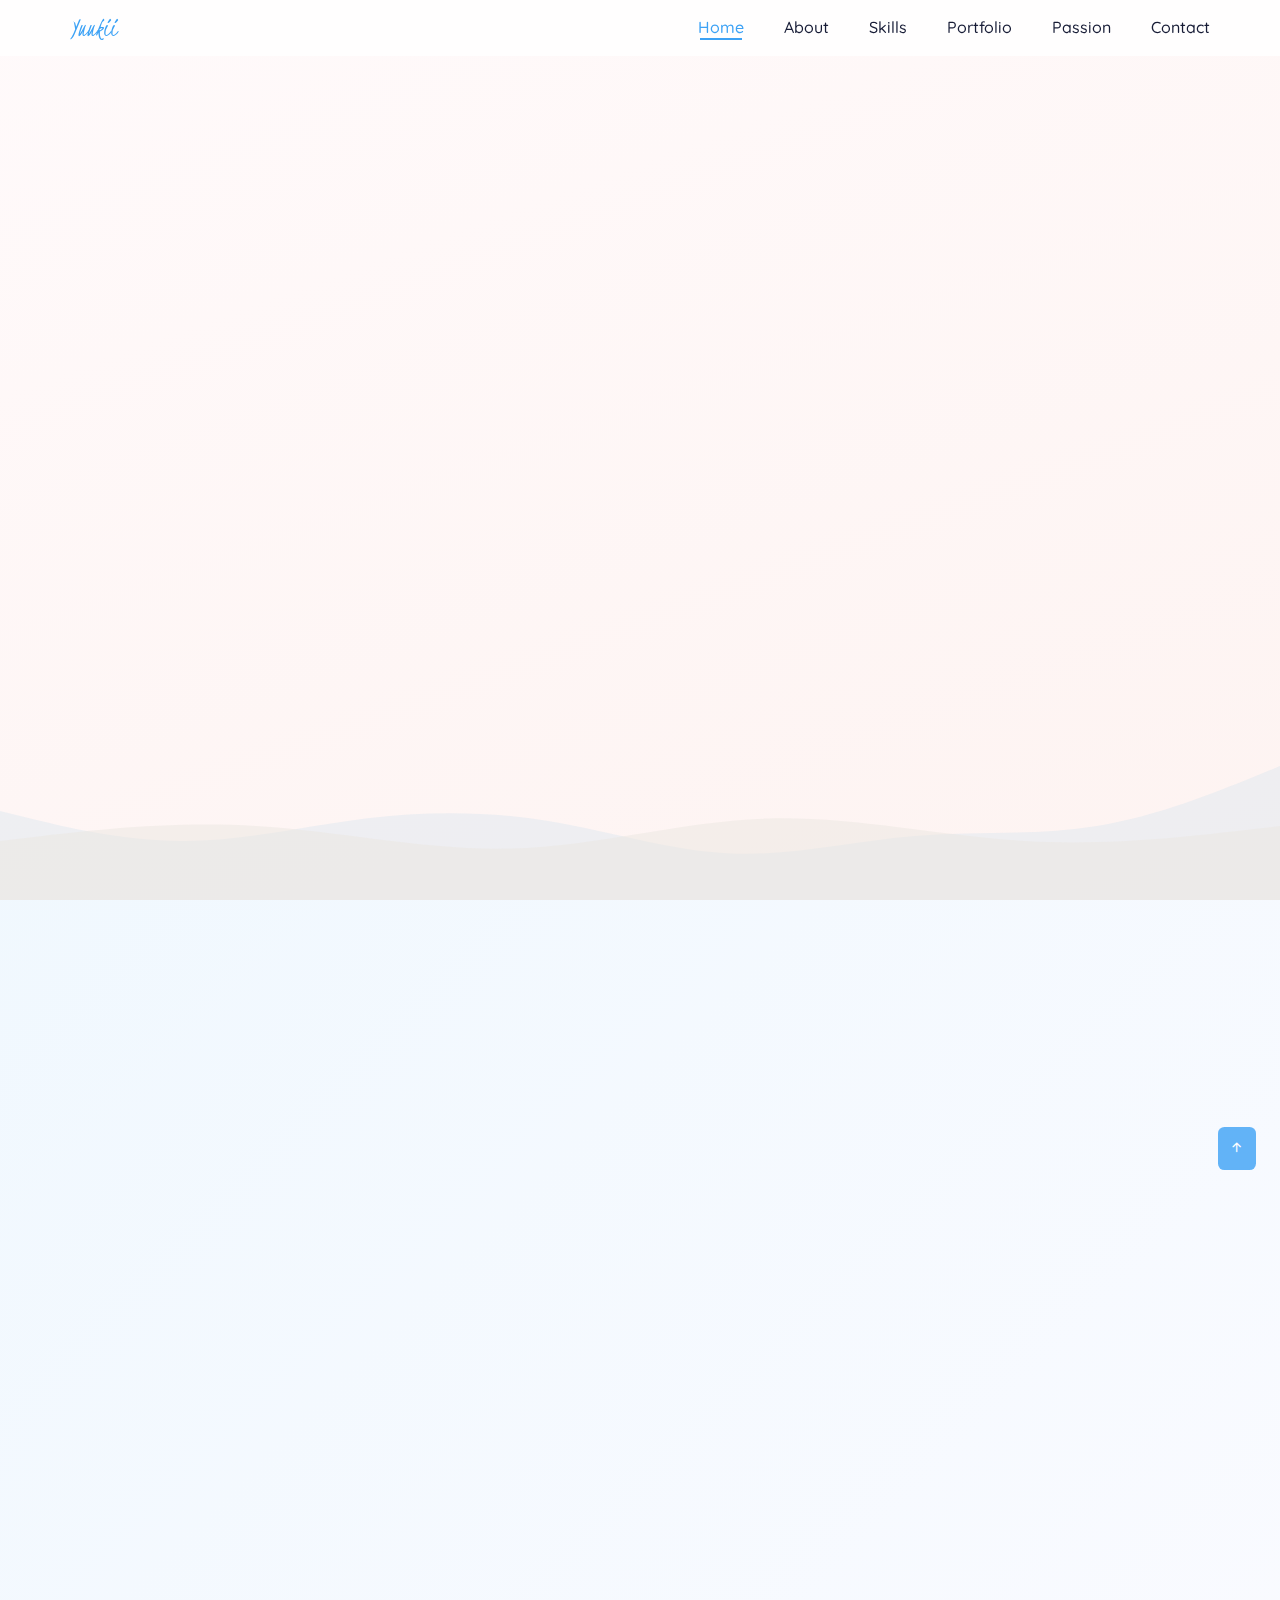
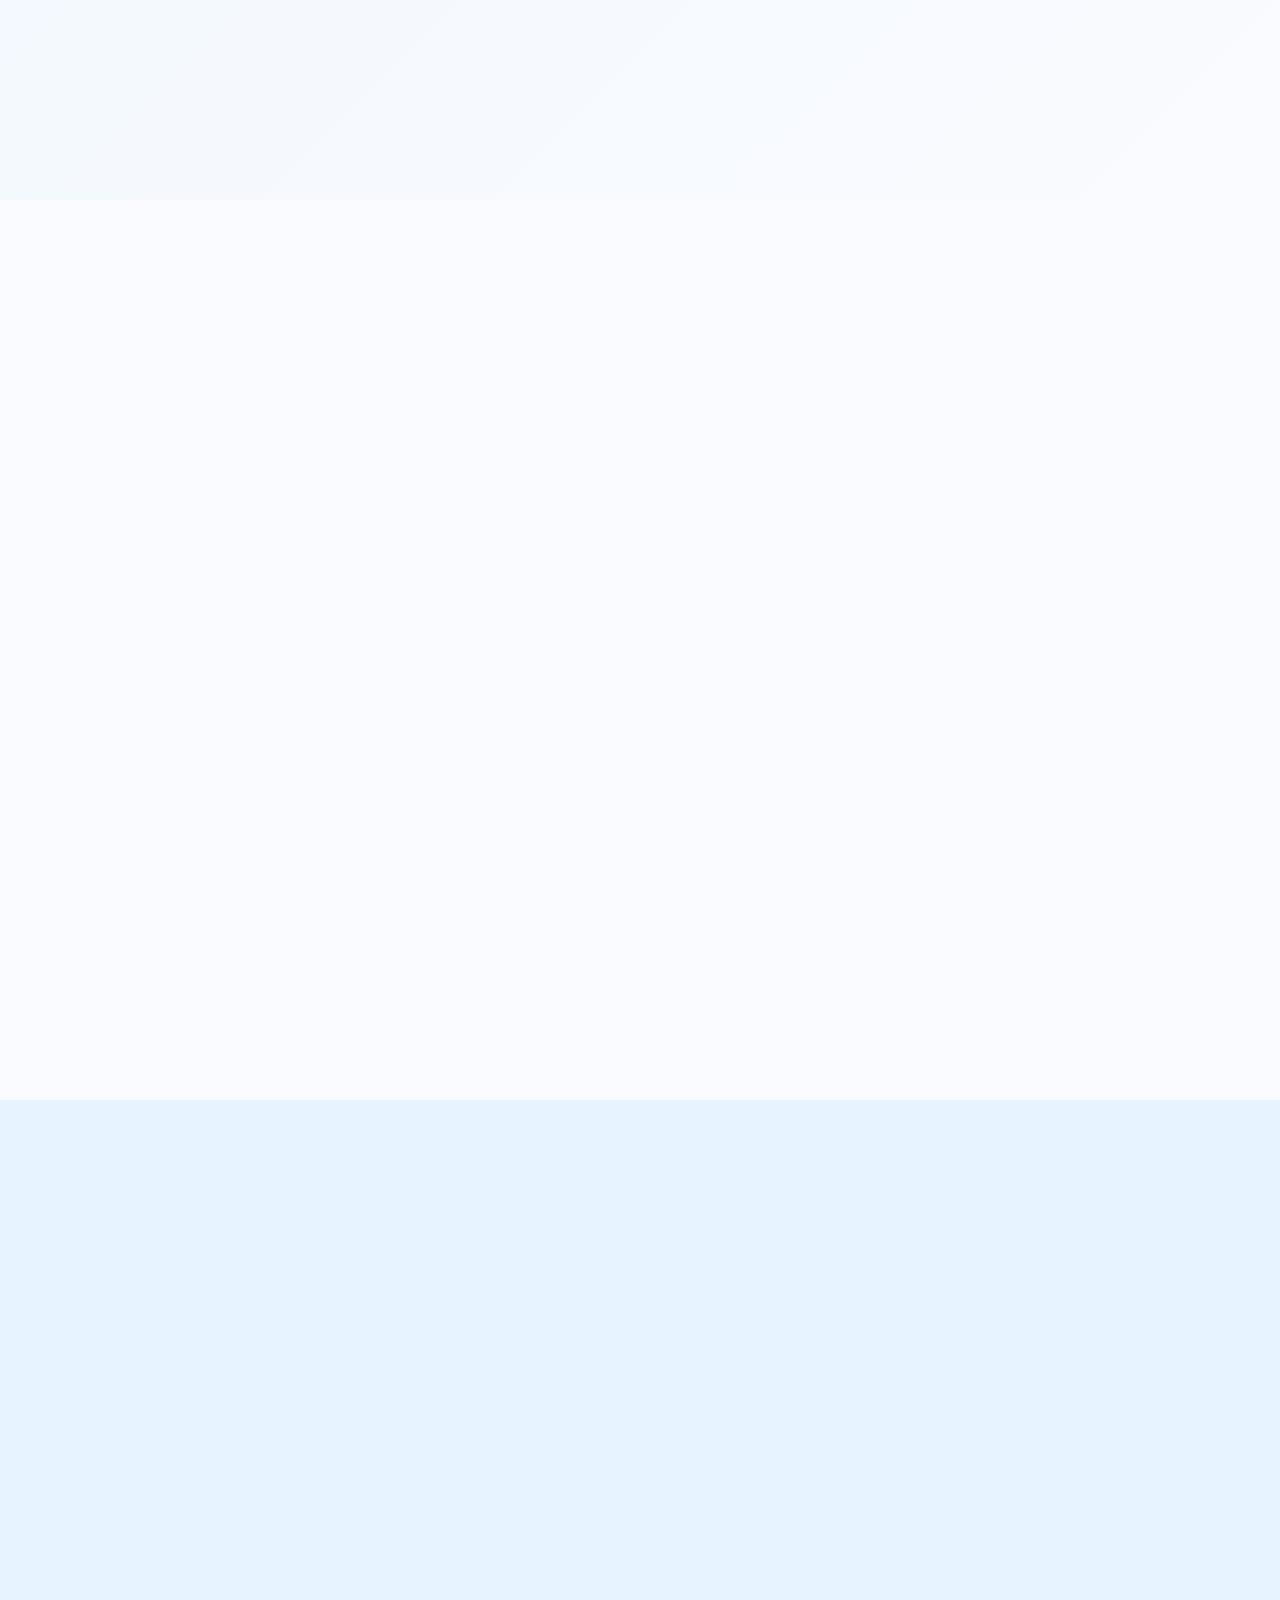
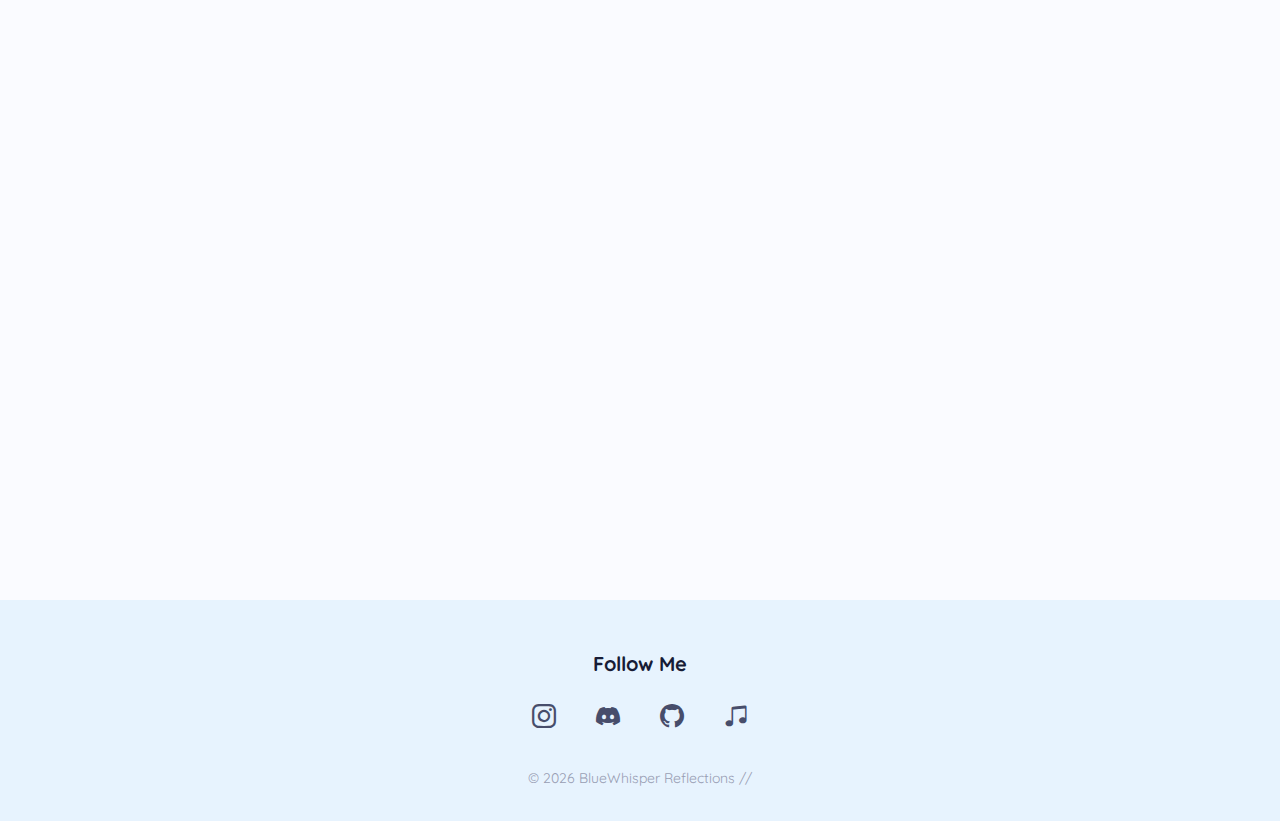
==== commit 2230f021: "Update index.html" ====
--- a/index.html
+++ b/index.html
@@ -182,8 +182,8 @@
                 </a>
             </div>
             <span class="footer-copy">
-                &copy; <span id="current-year"></span> Yuukii. All rights reserved. <br>
-                Thrissur, Kerala
+                &copy; <span id="current-year"></span> BlueWhisper Reflections //  <br>
+                
             </span>
         </div>
     </footer>
--- a/style.css
+++ b/style.css
@@ -1,362 +1,389 @@
-/* --- BlueWhisper Reflections Theme --- */
-/* --- Global Styles & Variables --- */
+@import url('https://fonts.googleapis.com/css2?family=Kristi&family=Quicksand:wght@300;400;500;700&display=swap');
+
 :root {
-    /* Color Palette */
-    --clr-bg-start: #e6f0f7;
-    --clr-bg-end: #d0e0f0;
-    --clr-primary: #a0c4ff;
-    --clr-secondary: #a3d8d0;
-    --clr-tertiary: #b5cfff;
-    --clr-text-dark: #3a4d6f;
-    --clr-text-main: #4a5c7b;
-    --clr-text-light: #f8f9fa;
-    --clr-border: rgba(58, 77, 111, 0.15);
-    --clr-shadow-light: rgba(160, 196, 255, 0.1);
-    --clr-shadow-medium: rgba(160, 196, 255, 0.2);
-    --clr-shadow-strong: rgba(74, 92, 123, 0.15);
-    --clr-ripple: rgba(160, 196, 255, 0.4);
-    --clr-focus-ring: rgba(160, 196, 255, 0.6);
-    --clr-error: #d9534f;
-    --clr-wave-darker: #7895C0;
-
-    /* Typography */
-    --font-main: 'Quicksand', sans-serif;
-    --font-accent: 'Kristi', cursive;
-    --font-code: 'monospace';
-
-    /* Transitions & Animations */
-    --transition-fast: 0.25s;
-    --transition-medium: 0.45s;
-    --transition-slow: 0.75s;
-    --transition-bezier-ease: cubic-bezier(0.4, 0, 0.2, 1);
-    --transition-bezier-overshoot: cubic-bezier(0.34, 1.56, 0.64, 1);
-
-    /* Layout */
-    --container-width: 1100px;
-    --container-padding: 20px;
-    --section-padding-y: clamp(70px, 10vh, 110px);
-    --navbar-height: 70px;
-
-    /* Borders & Shadows */
-    --border-radius-small: 4px;
-    --border-radius-medium: 8px;
-    --border-radius-large: 16px;
-    --shadow-sm: 0 2px 5px var(--clr-shadow-light);
-    --shadow-md: 0 5px 12px var(--clr-shadow-medium);
-    --shadow-lg: 0 12px 35px var(--clr-shadow-strong);
-}
-
-/* --- CSS Reset & Base --- */
-*, *::before, *::after { margin: 0; padding: 0; box-sizing: border-box; }
-html { scroll-behavior: smooth; font-size: 100%; scrollbar-width: thin; scrollbar-color: var(--clr-secondary) var(--clr-bg-start); }
-html::-webkit-scrollbar { width: 8px; }
-html::-webkit-scrollbar-track { background: var(--clr-bg-start); }
-html::-webkit-scrollbar-thumb { background-color: var(--clr-secondary); border-radius: 10px; border: 2px solid var(--clr-bg-start); }
-body { font-family: var(--font-main); color: var(--clr-text-main); line-height: 1.7; font-size: 1.0625rem; background-color: var(--clr-bg-start); overflow-x: hidden; position: relative; -webkit-font-smoothing: antialiased; -moz-osx-font-smoothing: grayscale; }
-body.no-scroll { overflow-y: hidden; }
-
-/* --- Background Elements --- */
-.background-gradient { position: fixed; top: 0; left: 0; width: 100%; height: 100%; background: linear-gradient(170deg, var(--clr-bg-start) 0%, var(--clr-bg-end) 100%); z-index: -2; }
-.background-texture { position: fixed; top: 0; left: 0; width: 100%; height: 100%; background-image: url("data:image/svg+xml,%3Csvg xmlns='http://www.w3.org/2000/svg' width='4' height='4' viewBox='0 0 4 4'%3E%3Cpath fill='%23a0c4ff' fill-opacity='0.05' d='M1 3h1v1H1V3zm2-2h1v1H3V1z'%3E%3C/path%3E%3C/svg%3E"); opacity: 0.3; mix-blend-mode: overlay; pointer-events: none; z-index: -1; }
-
-/* --- Accessibility --- */
-.skip-link { position: absolute; top: -100px; left: 10px; background: var(--clr-text-dark); color: var(--clr-text-light); padding: 10px 15px; z-index: 10000; transition: top var(--transition-fast) ease-in-out; border-radius: 0 0 var(--border-radius-medium) var(--border-radius-medium); font-weight: 500; box-shadow: var(--shadow-md); }
-.skip-link:focus { top: 0; outline: none; }
-:focus-visible { outline: 3px solid var(--clr-focus-ring); outline-offset: 3px; box-shadow: 0 0 0 5px rgba(160, 196, 255, 0.2); border-radius: var(--border-radius-small); }
-:focus:not(:focus-visible) { outline: none; }
-
-/* --- Typography --- */
-h1, h2, h3, h4, h5, h6 { font-family: var(--font-main); color: var(--clr-text-dark); margin-bottom: 1.5rem; line-height: 1.3; font-weight: 500; }
-h1 { font-size: clamp(2.5rem, 7vw, 4rem); font-weight: 300; line-height: 1.2; }
-h2 { font-size: clamp(1.8rem, 4vw, 2.5rem); font-weight: 400; text-align: center; margin-bottom: 1rem; }
-h3 { font-size: clamp(1.2rem, 2.5vw, 1.5rem); font-weight: 600; margin-bottom: 1rem; color: var(--clr-text-dark); }
-h4 { font-size: clamp(1.1rem, 2vw, 1.25rem); font-weight: 500; margin-bottom: 0.75rem; }
-
-.section-title { font-family: var(--font-accent); font-size: clamp(2.5rem, 6vw, 3.5rem); color: var(--clr-primary); font-weight: normal; text-align: center; margin-bottom: 2.5rem; letter-spacing: 1px; position: relative; padding-bottom: 10px; }
-.section-title::after { content: ''; position: absolute; bottom: 0; left: 50%; transform: translateX(-50%); width: 60px; height: 2px; background: linear-gradient(90deg, transparent, var(--clr-secondary), transparent); opacity: 0.7; }
-
-p { margin-bottom: 1.5rem; max-width: 70ch; font-weight: 400; }
-p:last-child { margin-bottom: 0; }
-p.text-center { margin-left: auto; margin-right: auto; text-align: center; }
-a { color: var(--clr-primary); text-decoration: none; transition: color var(--transition-fast) ease; position: relative; }
-a:hover, a:focus { color: var(--clr-text-dark); text-decoration: underline; text-decoration-color: var(--clr-secondary); text-decoration-thickness: 1px; text-underline-offset: 3px; }
-.highlight { color: var(--clr-text-dark); font-weight: 600; background: linear-gradient(to top, var(--clr-secondary) 0%, var(--clr-secondary) 30%, transparent 30%); padding: 0 2px; }
-code { font-family: var(--font-code); background-color: rgba(179, 207, 255, 0.2); padding: 0.2em 0.4em; border-radius: var(--border-radius-small); font-size: 0.9em; color: var(--clr-text-dark); }
-
-/* --- Layout Elements --- */
-.container { max-width: var(--container-width); margin-left: auto; margin-right: auto; padding: 0 var(--container-padding); width: 100%; }
-.section-padding { padding: var(--section-padding-y) 0; }
-.alt-bg { background: linear-gradient(170deg, rgba(255,255,255,0.05), rgba(208, 224, 240, 0.15)); border-top: 1px solid var(--clr-border); border-bottom: 1px solid var(--clr-border); overflow: hidden; }
-
-/* --- Helper Classes --- */
+  --header-height: 3.5rem;
+
+  --first-hue: 207;
+  --second-hue: 230;
+  --sat: 90%;
+  --light: 60%;
+
+  --first-color: hsl(var(--first-hue), var(--sat), var(--light));
+  --first-color-alt: hsl(var(--first-hue), var(--sat), 55%);
+  --first-color-light: hsl(var(--first-hue), var(--sat), 95%);
+  --first-color-lightest: hsl(var(--first-hue), 90%, 97%);
+  --title-color: hsl(var(--second-hue), 40%, 15%);
+  --text-color: hsl(var(--second-hue), 20%, 35%);
+  --text-color-light: hsl(var(--second-hue), 15%, 65%);
+  --body-color: hsl(var(--second-hue), 100%, 99%);
+  --container-color: #fff;
+  --border-color: hsl(var(--first-hue), 30%, 85%);
+
+  --hero-bg-start: hsl(350, 100%, 99%);
+  --hero-bg-end: hsl(10, 80%, 97%);
+  --wave-color-1: hsla(205, 40%, 88%, 0.6);
+  --wave-color-2: hsla(40, 20%, 90%, 0.7);
+
+  --container-max-width: 1140px;
+
+  --body-font: 'Quicksand', sans-serif;
+  --title-font: 'Kristi', cursive;
+  --biggest-font-size: 2.5rem;
+  --h1-font-size: 1.75rem;
+  --h2-font-size: 1.25rem;
+  --h3-font-size: 1rem;
+  --normal-font-size: .938rem;
+  --small-font-size: .813rem;
+  --smaller-font-size: .75rem;
+
+  --font-light: 300;
+  --font-medium: 500;
+  --font-semi-bold: 700;
+  --font-bold: 700;
+
+  --mb-0-5: .5rem;
+  --mb-0-75: .75rem;
+  --mb-1: 1rem;
+  --mb-1-5: 1.5rem;
+  --mb-2: 2rem;
+  --mb-2-5: 2.5rem;
+
+  --z-tooltip: 10;
+  --z-fixed: 100;
+  --z-modal: 1000;
+
+  --transition-smooth: all 0.4s cubic-bezier(0.25, 0.8, 0.25, 1);
+  --transition-snap: all 0.2s ease-out;
+}
+
+@media screen and (min-width: 968px) {
+  :root {
+    --biggest-font-size: 4rem;
+    --h1-font-size: 2.25rem;
+    --h2-font-size: 1.5rem;
+    --h3-font-size: 1.25rem;
+    --normal-font-size: 1rem;
+    --small-font-size: .875rem;
+    --smaller-font-size: .813rem;
+  }
+}
+
+* {
+  box-sizing: border-box;
+  padding: 0;
+  margin: 0;
+}
+
+html {
+  scroll-behavior: smooth;
+}
+
+body {
+  font-family: var(--body-font);
+  font-size: var(--normal-font-size);
+  background-color: var(--body-color);
+  color: var(--text-color);
+  line-height: 1.6;
+}
+
+h1, h2, h3 {
+  color: var(--title-color);
+  font-weight: var(--font-semi-bold);
+}
+
+ul { list-style: none; }
+a { text-decoration: none; color: var(--first-color); transition: var(--transition-snap); }
+a:hover { color: var(--first-color-alt); }
+img, svg { max-width: 100%; height: auto; display: block; }
+button { font-family: var(--body-font); cursor: pointer; border: none; outline: none; background: none; }
+
+:focus-visible { outline: 2px solid var(--first-color); outline-offset: 2px; border-radius: 2px; }
+input:focus-visible, textarea:focus-visible { outline: 2px solid var(--first-color) !important; outline-offset: 1px; }
+
+.container {
+  max-width: var(--container-max-width);
+  margin-left: auto;
+  margin-right: auto;
+  padding-left: 1.5rem;
+  padding-right: 1.5rem;
+}
+
+.grid { display: grid; gap: 1.5rem; }
+
+.section {
+  padding: 4.5rem 0 2rem;
+  position: relative;
+}
+
+.full-page-section {
+    min-height: 100vh;
+    padding-top: var(--header-height);
+    padding-bottom: 2rem;
+    display: flex;
+    flex-direction: column;
+    justify-content: center;
+    align-items: center;
+}
+
+.full-page-section > .container {
+    width: 100%;
+    display: flex;
+    flex-direction: column;
+    justify-content: center;
+    align-items: center;
+    flex-grow: 1;
+    max-width: var(--container-max-width);
+}
+
+.about-container,
+.skills-container-wrapper,
+.portfolio-container-wrapper,
+.passion-container-wrapper,
+.contact-container-wrapper {
+    width: 100%;
+    text-align: center;
+}
+
+.section-title {
+  font-size: var(--h1-font-size);
+  color: var(--title-color);
+  text-align: center;
+  margin-bottom: var(--mb-0-5);
+}
+
+.section-subtitle {
+  display: block;
+  font-size: var(--small-font-size);
+  color: var(--text-color-light);
+  text-align: center;
+  margin-bottom: var(--mb-2);
+}
+
 .text-center { text-align: center; }
-.desktop-only { display: inline-flex; }
-.mobile-only { display: none; }
-
-/* --- Ripple Effect --- */
-.ripple { position: relative; overflow: hidden; z-index: 1; -webkit-tap-highlight-color: transparent; }
-.ripple-element { position: absolute; border-radius: 50%; background: var(--clr-ripple); transform: scale(0); animation: ripple-animation var(--transition-slow) var(--transition-bezier-ease); pointer-events: none; z-index: 0; }
+
+.button { display: inline-block; background-color: var(--first-color); color: #fff; padding: 0.9rem 1.8rem; border-radius: 50px; font-weight: var(--font-medium); transition: var(--transition-smooth); box-shadow: 0 4px 10px hsla(var(--first-hue), var(--sat), var(--light), 0.3); position: relative; overflow: hidden; }
+.button:hover { background-color: var(--first-color-alt); transform: translateY(-2px); box-shadow: 0 6px 15px hsla(var(--first-hue), var(--sat), var(--light), 0.4); }
+.button i { margin-left: var(--mb-0-5); vertical-align: middle; }
+
+.header { width: 100%; background-color: hsla(0, 0%, 100%, 0.8); position: fixed; top: 0; left: 0; z-index: var(--z-fixed); transition: background-color 0.4s ease, box-shadow 0.4s ease; backdrop-filter: blur(10px); -webkit-backdrop-filter: blur(10px); }
+.header.scrolled { background-color: hsla(0, 0%, 100%, 0.95); box-shadow: 0 2px 8px hsla(var(--second-hue), 30%, 15%, 0.1); }
+.navbar { height: var(--header-height); display: flex; justify-content: space-between; align-items: center; }
+.nav-logo { font-family: var(--title-font); font-size: 1.8rem; color: var(--first-color); font-weight: normal; }
+
+.nav-menu { position: fixed; background-color: hsla(var(--second-hue), 80%, 95%, 0.95); backdrop-filter: blur(15px); -webkit-backdrop-filter: blur(15px); top: 0; right: -100%; width: 70%; height: 100%; box-shadow: -2px 0 10px hsla(var(--second-hue), 30%, 15%, 0.1); padding: 4rem 2rem 0; transition: right 0.4s cubic-bezier(0.68, -0.55, 0.27, 1.55); z-index: calc(var(--z-fixed) + 1); }
+.nav-list { display: flex; flex-direction: column; row-gap: 2rem; }
+.nav-link { color: var(--title-color); font-weight: var(--font-medium); transition: color var(--transition-snap); position: relative; padding-bottom: 8px; }
+.nav-link:hover { color: var(--first-color); }
+.nav-close { position: absolute; top: 1rem; right: 1.25rem; font-size: 1.8rem; color: var(--title-color); cursor: pointer; }
+.nav-toggle { font-size: 1.5rem; color: var(--title-color); cursor: pointer; }
+.show-menu { right: 0; }
+
+.nav-link::after { content: ''; position: absolute; bottom: 0; left: 0; width: 100%; height: 2px; background-color: var(--first-color); transform: scaleX(0); transform-origin: left; transition: transform 0.4s cubic-bezier(0.68, -0.55, 0.27, 1.55); }
+.nav-link.active-link { color: var(--first-color); }
+.nav-link.active-link::after { transform: scaleX(1); }
+
+.hero { position: relative; overflow: hidden; background: linear-gradient(160deg, var(--hero-bg-start), var(--hero-bg-end)); text-align: center; }
+.hero-container { z-index: 2; position: relative; }
+.hero-content { max-width: 600px; margin: 0 auto; }
+.hero-title { font-family: var(--title-font); font-size: calc(var(--biggest-font-size) * 1.8); line-height: 1.1; color: var(--first-color-alt); margin-bottom: var(--mb-0-5); font-weight: normal; }
+.hero-subtitle { font-size: var(--h2-font-size); font-weight: var(--font-light); color: var(--title-color); margin-bottom: var(--mb-1); letter-spacing: 1px; }
+.hero-description { font-size: var(--normal-font-size); color: var(--text-color); max-width: 450px; margin: 0 auto var(--mb-1-5); }
+.hero-button { margin-top: var(--mb-1-5); }
+
+/* style.css */
+
+/* Find this existing rule */
+.hero-wave-container {
+  position: absolute;
+  bottom: -1px; /* Adjust slightly if needed to prevent gaps */
+  left: 0;
+  /* Add/Ensure this line exists: */
+  width: 100%;
+  z-index: 1;
+  overflow: hidden;
+  line-height: 0;
+}
+
+/* The .hero-svg-wave rule likely doesn't need changes, but ensure it's like this: */
+.hero-svg-wave {
+  display: block;
+  width: 100%;
+  height: auto;
+  /* Increase this value to make the wave taller: */
+  max-height: 150px;
+  animation: svg-wave-bob 8s ease-in-out infinite alternate;
+}
+
+/* Keyframe animation remains the same */
+@keyframes svg-wave-bob {
+  0% { transform: translateY(0) scale(1.01, 1); }
+  100% { transform: translateY(5px) scale(1, 1.02); }
+}
+
+/* --- Rest of the CSS file remains the same --- */
+
+
+.about-content { max-width: 700px; margin: 0 auto; text-align: left; }
+.about-text p { margin-bottom: var(--mb-1); color: var(--text-color); }
+
+#about {
+    background: linear-gradient(-45deg,
+        var(--first-color),
+        var(--first-color-light),
+        var(--body-color),
+        var(--first-color-lightest)
+    );
+    background-size: 300% 300%;
+    animation: gradient-wave 12s ease infinite;
+    color: var(--text-color);
+}
+#about .section-title,
+#about .section-subtitle,
+#about .about-text p {
+   color: var(--text-color);
+   position: relative;
+   z-index: 2;
+}
+#about .section-title { color: var(--title-color); }
+
+@keyframes gradient-wave {
+    0% { background-position: 0% 50%; }
+    50% { background-position: 100% 50%; }
+    100% { background-position: 0% 50%; }
+}
+
+.skills-container { grid-template-columns: repeat(auto-fit, minmax(220px, 1fr)); gap: 2rem; max-width: 800px; margin: 0 auto; width: 100%; }
+.skill-card { background-color: var(--container-color); padding: 2rem 1.5rem; border-radius: 1rem; text-align: center; border: 1px solid var(--border-color); transition: var(--transition-smooth); box-shadow: 0 4px 10px hsla(var(--second-hue), 20%, 80%, 0.3); }
+.skill-card:hover { transform: translateY(-8px); box-shadow: 0 10px 25px hsla(var(--first-hue), 30%, 70%, 0.4); border-color: var(--first-color); }
+.skill-icon { font-size: 2.5rem; color: var(--first-color); margin-bottom: var(--mb-1); display: block; margin-left: auto; margin-right: auto; }
+.skill-title { font-size: var(--h3-font-size); margin-bottom: var(--mb-0-5); color: var(--title-color); }
+.skill-description { font-size: var(--small-font-size); color: var(--text-color-light); }
+
+.portfolio { background-color: var(--first-color-light); }
+.portfolio-soon { font-size: var(--h3-font-size); color: var(--text-color-light); margin-top: var(--mb-1); opacity: 0.8; }
+.animate-pulse { animation: pulse 2.5s cubic-bezier(0.4, 0, 0.6, 1) infinite; }
+@keyframes pulse { 0%, 100% { opacity: 0.7 } 50% { opacity: 1 } }
+
+.passion-content { max-width: 700px; margin: 0 auto; text-align: left; }
+.passion-content p { color: var(--text-color); margin-bottom: var(--mb-1); }
+
+.music-bars {
+    display: flex;
+    justify-content: center;
+    align-items: flex-end;
+    height: 60px;
+    gap: 5px;
+    margin-top: var(--mb-2);
+}
+.music-bars span {
+    display: inline-block;
+    width: 5px;
+    height: 100%;
+    background-color: var(--first-color);
+    border-radius: 2px;
+    animation: animate-bars 1.2s infinite ease-in-out alternate;
+    transform-origin: bottom;
+}
+.music-bars span:nth-child(1) { animation-delay: -1.1s; background-color: hsl(var(--first-hue), var(--sat), 75%); }
+.music-bars span:nth-child(2) { animation-delay: -0.9s; }
+.music-bars span:nth-child(3) { animation-delay: -0.7s; background-color: hsl(var(--first-hue), var(--sat), 65%); }
+.music-bars span:nth-child(4) { animation-delay: -0.5s; }
+.music-bars span:nth-child(5) { animation-delay: -0.3s; background-color: hsl(var(--first-hue), var(--sat), 70%); }
+.music-bars span:nth-child(6) { animation-delay: -0.1s; }
+.music-bars span:nth-child(7) { animation-delay: -0.6s; background-color: hsl(var(--first-hue), var(--sat), 80%); }
+
+@keyframes animate-bars {
+    0% { transform: scaleY(0.1); }
+    25% { transform: scaleY(1); }
+    50% { transform: scaleY(0.3); }
+    75% { transform: scaleY(0.7); }
+    100% { transform: scaleY(0.1); }
+}
+
+.contact-form { max-width: 550px; margin: 0 auto; width: 100%; }
+.contact-group { position: relative; margin-bottom: var(--mb-2); }
+.contact-input { position: relative; width: 100%; padding: 1rem 1rem 1rem 0; border: none; border-bottom: 1px solid var(--border-color); background: none; color: var(--text-color); font-size: var(--normal-font-size); font-family: var(--body-font); outline: none; transition: border-color 0.3s ease; z-index: 1; }
+.contact-input::placeholder { color: transparent; }
+.contact-label { position: absolute; top: 0.9rem; left: 0; color: var(--text-color-light); font-size: var(--normal-font-size); transition: all 0.3s ease; pointer-events: none; z-index: 0; }
+.contact-input:focus + .contact-label, .contact-input:not(:placeholder-shown) + .contact-label { top: -0.5rem; left: 0; font-size: var(--small-font-size); color: var(--first-color); z-index: 2; background-color: var(--body-color); padding: 0 0.25rem; }
+.contact-input:focus { border-bottom-color: var(--first-color); }
+textarea.contact-input { height: 100px; resize: vertical; line-height: 1.5; }
+textarea.contact-input + .contact-label { top: 1rem; }
+textarea.contact-input:focus + .contact-label, textarea.contact-input:not(:placeholder-shown) + .contact-label { top: -0.5rem; }
+.form-error-message { display: block; font-size: var(--small-font-size); color: hsl(0, 70%, 60%); margin-top: var(--mb-0-5); min-height: 1.2em; text-align: left; }
+.contact-input.invalid { border-bottom-color: hsl(0, 70%, 60%); }
+.form-status-message { margin-bottom: var(--mb-1-5); font-size: var(--normal-font-size); font-weight: var(--font-medium); min-height: 1.5em; text-align: center; }
+.form-status-message.success { color: hsl(140, 70%, 45%); }
+.form-status-message.error { color: hsl(0, 70%, 60%); }
+.contact-button { width: 100%; text-align: center; justify-content: center; }
+
+.footer { background-color: var(--first-color-light); padding: 3rem 0 2rem; margin-top: 0; text-align: center; }
+.footer-title { font-size: var(--h3-font-size); color: var(--title-color); margin-bottom: var(--mb-1); }
+.footer-social { display: flex; justify-content: center; column-gap: 1.5rem; margin-bottom: var(--mb-2); }
+.footer-social-link { font-size: 1.5rem; color: var(--text-color); transition: var(--transition-smooth); display: inline-flex; align-items: center; justify-content: center; width: 40px; height: 40px; border-radius: 50%; position: relative; overflow: hidden; }
+.footer-social-link:hover { color: var(--first-color); transform: translateY(-3px); }
+.footer-copy { font-size: var(--small-font-size); color: var(--text-color-light); display: block; margin-top: var(--mb-1-5); line-height: 1.5; }
+
+.ripple { position: absolute; border-radius: 50%; background-color: rgba(255, 255, 255, 0.6); transform: scale(0); animation: ripple-animation 0.6s linear; pointer-events: none; }
 @keyframes ripple-animation { to { transform: scale(4); opacity: 0; } }
 
-/* --- Buttons --- */
-.btn { display: inline-block; padding: 14px 35px; border-radius: 50px; font-weight: 600; transition: all var(--transition-medium) var(--transition-bezier-ease); cursor: pointer; text-align: center; margin: 8px; font-family: var(--font-main); font-size: 0.95rem; border: 2px solid var(--clr-primary); background: transparent; color: var(--clr-text-dark); letter-spacing: 0.8px; text-transform: uppercase; position: relative; overflow: hidden; z-index: 1; will-change: transform, box-shadow; }
-.btn-primary { background-color: var(--clr-primary); color: var(--clr-text-light); border-color: var(--clr-primary); box-shadow: 0 4px 15px rgba(160, 196, 255, 0.25); }
-.btn:hover, .btn:focus-visible { transform: translateY(-4px) scale(1.02); box-shadow: 0 8px 25px var(--clr-shadow-medium); color: var(--clr-text-light); background-color: var(--clr-secondary); border-color: var(--clr-secondary); text-decoration: none; }
-.btn-primary:hover, .btn-primary:focus-visible { background-color: var(--clr-text-dark); border-color: var(--clr-text-dark); color: var(--clr-text-light); box-shadow: 0 8px 25px rgba(58, 77, 111, 0.3); }
-
-
-/* --- Navigation --- */
-.site-header { position: fixed; width: 100%; top: 0; left: 0; z-index: 1000; transition: background-color var(--transition-medium) ease, box-shadow var(--transition-medium) ease, transform var(--transition-medium) ease; will-change: background-color, box-shadow, transform; }
-.navbar { background-color: rgba(230, 240, 247, 0.8); backdrop-filter: blur(12px); -webkit-backdrop-filter: blur(12px); padding: 0; height: var(--navbar-height); border-bottom: 1px solid transparent; transition: border-color var(--transition-medium) ease, background-color var(--transition-medium) ease; }
-.site-header.scrolled .navbar { background-color: rgba(230, 240, 247, 0.95); box-shadow: var(--shadow-md); border-bottom-color: var(--clr-border); }
-.site-header.hidden { transform: translateY(-100%); }
-.nav-container { display: flex; justify-content: space-between; align-items: center; height: 100%; }
-.nav-logo { font-family: var(--font-accent); font-size: clamp(2rem, 4vw, 2.5rem); font-weight: normal; color: var(--clr-text-dark); flex-shrink: 0; transition: transform var(--transition-fast) ease, color var(--transition-fast) ease; text-decoration: none; margin-right: auto; }
-.nav-logo:hover, .nav-logo:focus { transform: scale(1.05); color: var(--clr-primary); text-decoration: none; }
-.nav-menu-wrapper { display: flex; align-items: center; }
-.nav-menu { list-style: none; display: flex; align-items: center; margin: 0; padding: 0; }
-.nav-menu li { margin-left: clamp(20px, 3vw, 35px); }
-.nav-menu a { color: var(--clr-text-main); font-weight: 500; letter-spacing: 0.5px; font-size: 0.9rem; padding: 10px 5px; position: relative; transition: color var(--transition-fast) ease; text-transform: uppercase; text-decoration: none; }
-.nav-menu a::after { content: ''; position: absolute; width: 0; height: 2px; bottom: 5px; left: 50%; transform: translateX(-50%); background-color: var(--clr-secondary); transition: width var(--transition-medium) var(--transition-bezier-ease); }
-.nav-menu a:hover, .nav-menu a:focus, .nav-menu a.active { color: var(--clr-primary); text-decoration: none; }
-.nav-menu a:hover::after, .nav-menu a:focus::after, .nav-menu a.active::after { width: 70%; }
-.header-social-links { display: flex; align-items: center; gap: 5px; margin-left: 25px; }
-.header-social-links .social-icon { color: var(--clr-text-main); padding: 5px; width: 32px; height: 32px; font-size: 18px; margin: 0; }
-.header-social-links .social-icon:hover, .header-social-links .social-icon:focus { color: var(--clr-primary); transform: scale(1.1); }
-.nav-social-mobile-only { display: none; }
-.header-social-links.mobile-only { display: none; }
-.hamburger { display: none; padding: 10px; cursor: pointer; background: none; border: none; z-index: 1001; margin: 0; order: 3; margin-left: 15px; }
-.hamburger-box { width: 28px; height: 20px; display: inline-block; position: relative; }
-.hamburger-inner, .hamburger-inner::before, .hamburger-inner::after { display: block; width: 100%; height: 3px; background-color: var(--clr-text-dark); border-radius: var(--border-radius-small); position: absolute; transition-property: transform, background-color; transition-duration: var(--transition-fast); transition-timing-function: ease; }
-.hamburger-inner { top: 50%; transform: translateY(-50%); }
-.hamburger-inner::before, .hamburger-inner::after { content: ''; left: 0; }
-.hamburger-inner::before { top: -8px; }
-.hamburger-inner::after { bottom: -8px; }
-.hamburger.active .hamburger-inner { transform: translateY(-50%) rotate(45deg); background-color: var(--clr-primary); }
-.hamburger.active .hamburger-inner::before { top: 0; transform: rotate(90deg); background-color: var(--clr-primary); }
-.hamburger.active .hamburger-inner::after { bottom: 0; opacity: 0; }
-
-/* --- Hero Section --- */
-.hero-section { min-height: 100vh; height: 100vh; display: flex; align-items: center; justify-content: center; text-align: center; position: relative; overflow: hidden; background: transparent; padding-top: var(--navbar-height); padding-bottom: 180px; }
-.hero-content { max-width: 800px; position: relative; z-index: 2; padding: 0 var(--container-padding); }
-.hero-name { font-family: var(--font-accent); font-size: clamp(4rem, 12vw, 7rem); color: var(--clr-text-dark); margin-bottom: 0.5rem; font-weight: normal; line-height: 1; text-shadow: 1px 1px 3px rgba(58, 77, 111, 0.1); }
-.tagline { font-size: clamp(1.1rem, 3vw, 1.4rem); color: var(--clr-text-main); margin-bottom: 2rem; font-weight: 400; letter-spacing: 1px; }
-.tagline .separator { color: var(--clr-primary); margin: 0 10px; font-weight: 300; opacity: 0.7; }
-.hero-text p { font-size: clamp(1.1rem, 2.5vw, 1.25rem); color: var(--clr-text-main); max-width: 600px; margin: 0 auto 3rem auto; font-weight: 300; }
-.hero-background-shape { position: absolute; bottom: 0; left: 0; width: 100%; height: clamp(180px, 30vh, 250px); opacity: 0.3; z-index: 1; pointer-events: none; overflow: hidden; }
-.hero-background-shape svg { width: 100%; height: 100%; display: block; }
-.wave-path { fill: var(--clr-wave-darker); opacity: 0.6; }
-.wave-path-2 { fill: var(--clr-primary); opacity: 0.45; }
-.wave-path-3 { fill: var(--clr-secondary); opacity: 0.35; }
-
-/* Hero Content Initial Animation */
-.animate-on-load { opacity: 0; transform: translateY(20px); }
-.hero-content.animate-on-load, .hero-name.animate-on-load, .tagline.animate-on-load, .hero-text.animate-on-load, .hero-section .btn.animate-on-load { transition: opacity 0.8s var(--transition-bezier-ease), transform 0.8s var(--transition-bezier-ease); }
-.hero-content.animate-on-load { transition-delay: 0.3s; }
-.hero-name.animate-on-load { transition-delay: 0.5s; }
-.tagline.animate-on-load { transition-delay: 0.7s; }
-.hero-text.animate-on-load { transition-delay: 0.9s; }
-.hero-section .btn.animate-on-load { transition-delay: 1.1s; }
-
-/* --- About Section --- */
-.about-content-flex { display: flex; gap: clamp(2rem, 5vw, 4rem); align-items: center; max-width: 1000px; margin: 0 auto; }
-.about-text { flex: 1.5; }
-.about-visual {
-    flex: 1;
-    position: relative; /* Needed for absolute positioning */
-    min-height: 350px;
-    display: flex;
-    align-items: center;
-    justify-content: center;
-    overflow: hidden;
-}
-.placeholder-circle {
-    width: 200px;
-    height: 200px;
-    border-radius: 50%;
-    background: linear-gradient(145deg, var(--clr-secondary), var(--clr-primary));
-    opacity: 0.3;
-    margin: auto;
-    position: relative;
-    z-index: 1;
-}
-.small-circle-decoration {
-    width: 60px;
-    height: 60px;
-    background-color: var(--clr-secondary);
-    border-radius: 50%;
-    opacity: 0.4;
-    position: absolute;
-    top: 35%; /* Position above center */
-    left: 50%;
-    transform: translate(-50%, -50%);
-    z-index: 2; /* Above placeholder */
-}
-
-
-/* --- Skills Section --- */
-.skills-grid { display: grid; grid-template-columns: repeat(auto-fit, minmax(280px, 1fr)); gap: 2.5rem; }
-.skill-card { background: rgba(255, 255, 255, 0.5); backdrop-filter: blur(5px); -webkit-backdrop-filter: blur(5px); padding: 35px 30px; border-radius: var(--border-radius-large); border: 1px solid var(--clr-border); box-shadow: var(--shadow-sm); transition: transform var(--transition-medium) var(--transition-bezier-overshoot), box-shadow var(--transition-medium) ease; text-align: center; position: relative; overflow: hidden; display: flex; flex-direction: column; justify-content: flex-start; }
-.skill-card:hover { transform: translateY(-8px) scale(1.03); box-shadow: var(--shadow-lg); }
-.skill-icon { font-size: 2.5rem; color: var(--clr-primary); margin-bottom: 1.5rem; display: inline-block; transition: transform var(--transition-medium) ease; }
-.skill-icon svg { width: 50px; height: 50px; display: block; margin: 0 auto; }
-.skill-name { font-size: 1.2rem; font-weight: 600; color: var(--clr-text-dark); margin-bottom: 0.75rem; }
-.skill-description { font-size: 0.95rem; color: var(--clr-text-main); line-height: 1.6; flex-grow: 1; }
-
-/* --- Portfolio Section --- */
-.portfolio-grid { min-height: 100px; }
-.portfolio-grid p.text-center { color: var(--clr-text-main); opacity: 0.8; font-style: italic; }
-
-/* --- Passion Section --- */
-.passion-section { text-align: center; }
-.passion-content p { max-width: 700px; margin-left: auto; margin-right: auto; font-size: 1.1rem; line-height: 1.8; }
-.passion-content p:first-of-type { margin-bottom: 1.5rem; }
-.passion-wave-container { width: 100%; height: clamp(60px, 10vh, 100px); position: relative; margin: 1.5rem auto 2.5rem auto; overflow: hidden; opacity: 0.4; }
-.passion-wave-container svg { width: 100%; height: 100%; display: block; position: absolute; bottom: 0; left: 0; }
-.passion-wave { fill: var(--clr-primary); animation: subtleWave 20s linear infinite alternate; will-change: transform; }
-.passion-wave-1 { fill: var(--clr-primary); opacity: 0.7; animation-duration: 25s; }
-.passion-wave-2 { fill: var(--clr-secondary); opacity: 0.5; animation-duration: 20s; animation-delay: -5s;}
-@keyframes subtleWave { 0% { transform: translateX(-5px); } 50% { transform: translateX(5px); } 100% { transform: translateX(-5px); } }
-
-
-/* --- Contact Section --- */
-.contact-container { max-width: 700px; }
-.contact-section p { max-width: 600px; margin-left: auto; margin-right: auto; margin-bottom: 3rem; text-align: center; }
-#contact-form { max-width: 100%; margin-top: 0; margin-left: auto; margin-right: auto; background: rgba(255, 255, 255, 0.3); padding: clamp(25px, 5vw, 40px); border-radius: var(--border-radius-large); border: 1px solid var(--clr-border); box-shadow: var(--shadow-sm); }
-.form-group { margin-bottom: 1.8rem; position: relative; }
-.form-label { display: block; margin-bottom: 8px; font-weight: 500; color: var(--clr-text-dark); font-size: 0.9rem; opacity: 0; transform: translateY(5px); transition: opacity var(--transition-fast) ease, transform var(--transition-fast) ease; pointer-events: none; }
-.form-group input:focus + label, .form-group textarea:focus + label, .form-group input:not(:placeholder-shown) + label, .form-group textarea:not(:placeholder-shown) + label { opacity: 1; transform: translateY(0); }
-.form-label.visible { opacity: 1; transform: translateY(0); }
-.form-group input, .form-group textarea { width: 100%; padding: 16px 20px; border-radius: var(--border-radius-medium); border: 1px solid var(--clr-border); background-color: rgba(255, 255, 255, 0.8); color: var(--clr-text-main); font-family: var(--font-main); font-size: 1rem; transition: border-color var(--transition-fast) ease, box-shadow var(--transition-fast) ease, background-color var(--transition-fast) ease; font-weight: 400; }
-.form-group input::placeholder, .form-group textarea::placeholder { color: var(--clr-text-main); opacity: 0.6; transition: opacity var(--transition-fast) ease; }
-.form-group input:focus::placeholder, .form-group textarea:focus::placeholder { opacity: 0.3; }
-.form-group input:focus, .form-group textarea:focus { border-color: var(--clr-primary); background-color: #fff; box-shadow: 0 0 0 3px rgba(160, 196, 255, 0.15); outline: none; }
-.form-group input.invalid, .form-group textarea.invalid { border-color: var(--clr-error); box-shadow: 0 0 0 3px rgba(217, 83, 79, 0.15); }
-.form-error { display: block; color: var(--clr-error); font-size: 0.85rem; margin-top: 6px; min-height: 1.2em; opacity: 0; transition: opacity var(--transition-fast) ease; }
-.form-group input.invalid ~ .form-error, .form-group textarea.invalid ~ .form-error { opacity: 1; }
-#contact-form .submit-button { width: 100%; margin-top: 1rem; position: relative; transition: background-color var(--transition-fast) ease, color var(--transition-fast) ease; }
-.submit-button .button-loader { display: none; position: absolute; left: 25px; top: 50%; transform: translateY(-50%); width: 18px; height: 18px; border: 2px solid rgba(255, 255, 255, 0.5); border-left-color: #fff; border-radius: 50%; animation: spin 0.8s linear infinite; }
-.submit-button.loading .button-text { opacity: 0; }
-.submit-button.loading .button-loader { display: block; }
-.submit-button:disabled { opacity: 0.7; cursor: not-allowed; background-color: var(--clr-text-main); border-color: var(--clr-text-main); }
-.form-status { margin-top: 1.5rem; text-align: center; font-size: 0.95rem; min-height: 1.5em; transition: opacity var(--transition-medium) ease; }
-.form-status.success { color: green; }
-.form-status.error { color: var(--clr-error); }
-#social-links-section { margin-top: 4rem; text-align: center; border-top: 1px solid var(--clr-border); padding-top: 3rem; }
-.social-links-title { font-size: 1rem; color: var(--clr-text-main); margin-bottom: 1.5rem; font-weight: 500; text-transform: uppercase; letter-spacing: 1px; }
-#social-links-section .social-icon { display: inline-flex; align-items: center; justify-content: center; margin: 0 10px; color: var(--clr-text-main); transition: transform var(--transition-medium) ease, color var(--transition-fast) ease; border-radius: 50%; padding: 8px; width: 44px; height: 44px; vertical-align: middle; font-size: 24px; line-height: 1; }
-#social-links-section .social-icon i { vertical-align: middle; display: inline-block; }
-#social-links-section .social-icon:hover, #social-links-section .social-icon:focus { color: var(--clr-primary); transform: scale(1.15) translateY(-3px); text-decoration: none; }
-
-/* --- Footer --- */
-.site-footer-bottom { padding: 50px var(--container-padding) 40px; margin-top: var(--section-padding-y); border-top: 1px solid var(--clr-border); background: linear-gradient(to bottom, rgba(208, 224, 240, 0), rgba(208, 224, 240, 0.2)); text-align: center; }
-.footer-container { text-align: center; }
-.footer-name, .copyright, .credits { margin-left: auto; margin-right: auto; }
-.footer-name { font-family: var(--font-accent); font-size: 2rem; color: var(--clr-text-dark); margin-bottom: 0.5rem; line-height: 1; }
-.copyright { margin-bottom: 0.5rem; font-size: 0.9rem; color: var(--clr-text-main); opacity: 0.8; }
-.credits { font-size: 0.8rem; color: var(--clr-text-main); opacity: 0.6; margin-bottom: 0; }
-
-/* --- Back to Top Button --- */
-.back-to-top { position: fixed; bottom: 30px; right: 30px; width: 45px; height: 45px; background-color: var(--clr-primary); color: var(--clr-text-light); border: none; border-radius: 50%; display: flex; align-items: center; justify-content: center; cursor: pointer; box-shadow: var(--shadow-md); opacity: 0; visibility: hidden; transform: translateY(20px); transition: opacity var(--transition-medium) ease, visibility var(--transition-medium) ease, transform var(--transition-medium) ease, background-color var(--transition-fast) ease; z-index: 999; will-change: opacity, transform; }
-.back-to-top i { font-size: 24px; line-height: 1; }
-.back-to-top.visible { opacity: 0.8; visibility: visible; transform: translateY(0); }
-.back-to-top:hover, .back-to-top:focus { opacity: 1; background-color: var(--clr-text-dark); transform: translateY(-3px); text-decoration: none; }
-
-/* --- Animation Keyframes --- */
-@keyframes fadeInUp { from { opacity: 0; transform: translateY(40px); } to { opacity: 1; transform: translateY(0); } }
-@keyframes fadeIn { from { opacity: 0; } to { opacity: 1; } }
-@keyframes spin { from { transform: rotate(0deg); } to { transform: rotate(360deg); } }
-/* subtleWave defined in Passion section */
-
-/* --- Scroll Animations --- */
-.animate-on-scroll { opacity: 0; transition: opacity 0.8s var(--transition-bezier-ease); transition-delay: 0.1s; will-change: opacity; }
-.animate-on-scroll.is-visible { opacity: 1; transition-delay: 0s; }
-.stagger-children > .animate-on-scroll { transition-delay: 0s; }
-
-/* --- Responsive Design --- */
-@media (max-width: 992px) {
-    :root { --section-padding-y: clamp(60px, 8vh, 90px); }
-    .nav-container { padding: 0 15px; }
-    .nav-menu li { margin-left: clamp(15px, 2.5vw, 25px); }
-    .header-social-links { margin-left: 15px; }
-    .header-social-links .social-icon { width: 30px; height: 30px; font-size: 16px;}
-    .about-content-flex { flex-direction: column; text-align: center; align-items: center; }
-    .about-text { order: 2; margin-top: 2rem; /* Add space between visual and text */ }
-    .about-text p { margin-left: auto; margin-right: auto; }
-    .about-visual { order: 1; margin-bottom: 0; /* Removed bottom margin */ min-height: 250px; width: 100%; max-width: 400px; }
-    .skills-grid { grid-template-columns: repeat(auto-fit, minmax(250px, 1fr)); gap: 2rem; }
-    .contact-container { max-width: 85%; }
-    .site-footer-bottom { text-align: center; }
-    .hero-background-shape { height: clamp(150px, 25vh, 200px); }
-    .hero-section { padding-bottom: 150px; }
-    .passion-wave-container { height: clamp(50px, 8vh, 80px); }
-    .placeholder-circle { width: 180px; height: 180px; }
-    .small-circle-decoration { width: 54px; height: 54px; top: 30%; /* Adjust top position for smaller screens */ }
-}
-
-@media (max-width: 768px) {
-    body { font-size: 1rem; line-height: 1.6; }
-    :root { --navbar-height: 65px; --section-padding-y: clamp(50px, 7vh, 80px); }
-    .desktop-only { display: none; }
-    .mobile-only { display: flex; }
-    .nav-social-mobile-only { display: list-item; }
-    .nav-container { position: relative; }
-    .nav-menu-wrapper { display: none; flex-direction: column; position: fixed; top: 0; left: 0; width: 100%; height: 100vh; padding-top: var(--navbar-height); padding-bottom: 20px; background-color: rgba(230, 240, 247, 0.98); backdrop-filter: blur(15px); -webkit-backdrop-filter: blur(15px); text-align: center; box-shadow: var(--shadow-lg); border-top: 1px solid var(--clr-border); transform: translateX(100%); opacity: 0; visibility: hidden; transition: transform var(--transition-medium) var(--transition-bezier-ease), opacity var(--transition-medium) ease, visibility var(--transition-medium) step-end 0s; z-index: 1000; overflow-y: auto; }
-    .nav-menu-wrapper.active { display: flex; transform: translateX(0); opacity: 1; visibility: visible; transition: transform var(--transition-medium) var(--transition-bezier-ease), opacity var(--transition-medium) ease, visibility var(--transition-medium) step-start; }
-    .nav-menu { flex-direction: column; width: 100%; padding: 30px 0; }
-    .nav-menu li { margin: 0; width: 100%; }
-    .nav-menu a { display: block; padding: 15px 20px; font-size: 1.2rem; border-bottom: 1px solid var(--clr-border); }
-    .nav-menu li:last-child a { border-bottom: none; }
-    .nav-menu a::after { display: none; }
-    .nav-menu a:hover, .nav-menu a:focus, .nav-menu a.active { background-color: rgba(160, 196, 255, 0.1); color: var(--clr-primary); }
-    .header-social-links.mobile-only { display: flex; justify-content: center; gap: 15px; padding: 20px 0; border-top: 1px solid var(--clr-border); margin-top: auto; }
-    .header-social-links.mobile-only .social-icon { width: 40px; height: 40px; font-size: 20px; color: var(--clr-text-main); }
-    .header-social-links.mobile-only .social-icon:hover, .header-social-links.mobile-only .social-icon:focus { color: var(--clr-primary); transform: none; }
-    .hamburger { display: block; position: relative; z-index: 1001; }
-    .hero-name { font-size: clamp(3rem, 15vw, 4.5rem); }
-    .tagline { font-size: clamp(1rem, 4vw, 1.2rem); }
-    .hero-text p { font-size: 1.05rem; }
-    .section-title { font-size: clamp(2.2rem, 8vw, 2.8rem); margin-bottom: 2rem; }
-    .skills-grid { grid-template-columns: 1fr; gap: 1.5rem; }
-    #contact-form { padding: 20px; }
-    #social-links-section .social-icon { margin: 0 8px; width: 40px; height: 40px; font-size: 20px; }
-    .back-to-top { width: 40px; height: 40px; bottom: 20px; right: 20px; }
-    .back-to-top i { font-size: 20px; }
-    .hero-background-shape { height: clamp(160px, 30vh, 220px); }
-    .hero-section { padding-bottom: 120px; }
-    .about-visual { min-height: 200px; }
-    .passion-wave-container { height: clamp(40px, 7vh, 60px); }
-    .placeholder-circle { width: 150px; height: 150px; }
-    .small-circle-decoration { width: 45px; height: 45px; top: 30%; }
-}
-
-/* --- Print Styles --- */
-@media print {
-    body { background: #fff; color: #000; font-size: 10pt; }
-    .site-header, .hamburger, .back-to-top, .hero-background-shape, .about-visual, .passion-wave-container, .background-gradient, .background-texture, #contact-form button, .social-links, .header-social-links, .small-circle-decoration, .placeholder-circle { display: none !important; }
-    .container { max-width: 100%; padding: 0; }
-    a { color: #000; text-decoration: underline; }
-    h1, h2, h3, h4, h5, h6 { color: #000; page-break-after: avoid; font-family: sans-serif; }
-    .section-padding { padding: 30px 0; }
-    .alt-bg { background: none; border: none; }
-    .skill-card { border: 1px solid #ccc; box-shadow: none; page-break-inside: avoid; }
-    #contact-form { border: none; box-shadow: none; padding: 0; }
-    .form-group input, .form-group textarea { border: 1px solid #ccc; background: #fff; }
-    p, .skill-description { max-width: none; }
-    .site-footer-bottom { text-align: center; color: #000; background: none; border: none; padding: 20px 0; margin-top: 30px; }
-    .footer-name, .copyright, .credits { color: #000; opacity: 1; font-family: sans-serif;}
-    .highlight { background: none; font-weight: bold; }
-    .nav-menu { display: none !important; }
-}
-
-
-/* --- Reduced Motion Preferences --- */
-@media (prefers-reduced-motion: reduce) {
-  html { scroll-behavior: auto; }
-  *, *::before, *::after { animation-duration: 0.01ms !important; animation-iteration-count: 1 !important; transition-duration: 0.01ms !important; transition-delay: 0ms !important; animation-delay: 0ms !important; }
-  .animate-on-load, .animate-on-scroll, .stagger-children > .animate-on-scroll { opacity: 1 !important; transform: none !important; animation: none !important; transition: none !important; }
-  .ripple-element { animation: none !important; display: none !important; }
-  .btn:hover, .skill-card:hover, .back-to-top:hover, .social-icon:hover, .header-social-links .social-icon:hover { transform: none !important; }
-  .passion-wave { animation: none !important; }
-  .skill-card:hover .skill-icon { transform: none !important; }
-}
+.scroll-up { position: fixed; right: 1rem; bottom: -30%; background-color: var(--first-color); opacity: 0.8; padding: .4rem .6rem; border-radius: .4rem; z-index: var(--z-tooltip); transition: bottom .4s ease, opacity .4s ease, background-color .3s ease; display: inline-flex; align-items: center; justify-content: center; }
+.scroll-up:hover { background-color: var(--first-color-alt); opacity: 1; }
+.scroll-up i { font-size: 1.2rem; color: #fff; }
+.show-scroll { bottom: 3rem; }
+
+::-webkit-scrollbar { width: .60rem; background-color: hsl(var(--second-hue), 8%, 85%); border-radius: .5rem; }
+::-webkit-scrollbar-thumb { background-color: hsl(var(--second-hue), 8%, 65%); border-radius: .5rem; transition: background-color 0.3s ease; }
+::-webkit-scrollbar-thumb:hover { background-color: hsl(var(--second-hue), 8%, 55%); }
+
+.animate-on-scroll { opacity: 0; transform: translateY(30px); transition: opacity 0.6s ease-out, transform 0.6s ease-out; will-change: opacity, transform; }
+.animate-on-scroll.is-visible { opacity: 1; transform: translateY(0); }
+.skills-container .animate-on-scroll.stagger:nth-child(1) { transition-delay: 0.1s; }
+.skills-container .animate-on-scroll.stagger:nth-child(2) { transition-delay: 0.2s; }
+.skills-container .animate-on-scroll.stagger:nth-child(3) { transition-delay: 0.3s; }
+.animate-on-load.fade-in { opacity: 0; animation: fade-in-up 1s ease-out 0.3s forwards; }
+@keyframes fade-in-up { from { opacity: 0; transform: translateY(20px); } to { opacity: 1; transform: translateY(0); } }
+
+@media screen and (max-width: 370px) {
+  .container { margin-left: var(--mb-1); margin-right: var(--mb-1); }
+  .nav-menu { width: 80%; }
+  .hero-title { font-size: calc(var(--biggest-font-size) * 1.5); }
+  .skills-container { grid-template-columns: repeat(auto-fit, minmax(180px, 1fr)); }
+  .footer-social { column-gap: 1rem; }
+}
+
+@media screen and (min-width: 576px) {
+  .nav-menu { width: 50%; }
+  .about-content { text-align: center; }
+  .about-text { text-align: left; display: inline-block; max-width: 600px;}
+  .passion-content { text-align: center; }
+  .passion-content p { text-align: left; display: inline-block; max-width: 600px;}
+  .contact-form { grid-template-columns: 1fr 1fr; column-gap: 1.5rem; }
+  .contact-area { grid-column: 1 / 3; }
+  #form-status { grid-column: 1 / 3; }
+  .contact-button { grid-column: 1 / 3; width: auto; margin: 0 auto; justify-self: center; }
+}
+
+@media screen and (min-width: 768px) {
+  body { font-size: var(--normal-font-size); }
+  .nav-menu { position: static; background-color: transparent; backdrop-filter: none; box-shadow: none; width: auto; height: auto; padding: 0; transition: none; }
+  .nav-list { flex-direction: row; column-gap: 2.5rem; }
+  .nav-toggle, .nav-close { display: none; }
+  .nav-link::after { transform-origin: center; bottom: 5px; left: 5%; width: 90%; }
+  .nav-link.active-link::after { transform: scaleX(1); }
+  .nav-link:not(.active-link):hover::after { transform: scaleX(0.5); transform-origin: center; }
+  .section { padding: 6rem 0 3rem; }
+  .full-page-section { padding-top: calc(var(--header-height) + 2rem); padding-bottom: 4rem; }
+  .section-subtitle { margin-bottom: var(--mb-2-5); }
+  .hero-title { font-size: calc(var(--biggest-font-size) * 2); }
+  .skills-container { grid-template-columns: repeat(3, 1fr); max-width: 900px; }
+  .skill-card { padding: 2.5rem 2rem; }
+  .scroll-up { right: 1.5rem; }
+}
+
+@media screen and (min-width: 1024px) {
+  .container { padding-left: 0; padding-right: 0; }
+  .hero-description { max-width: 500px; }
+}
+
+@media screen and (min-width: 1200px) { }
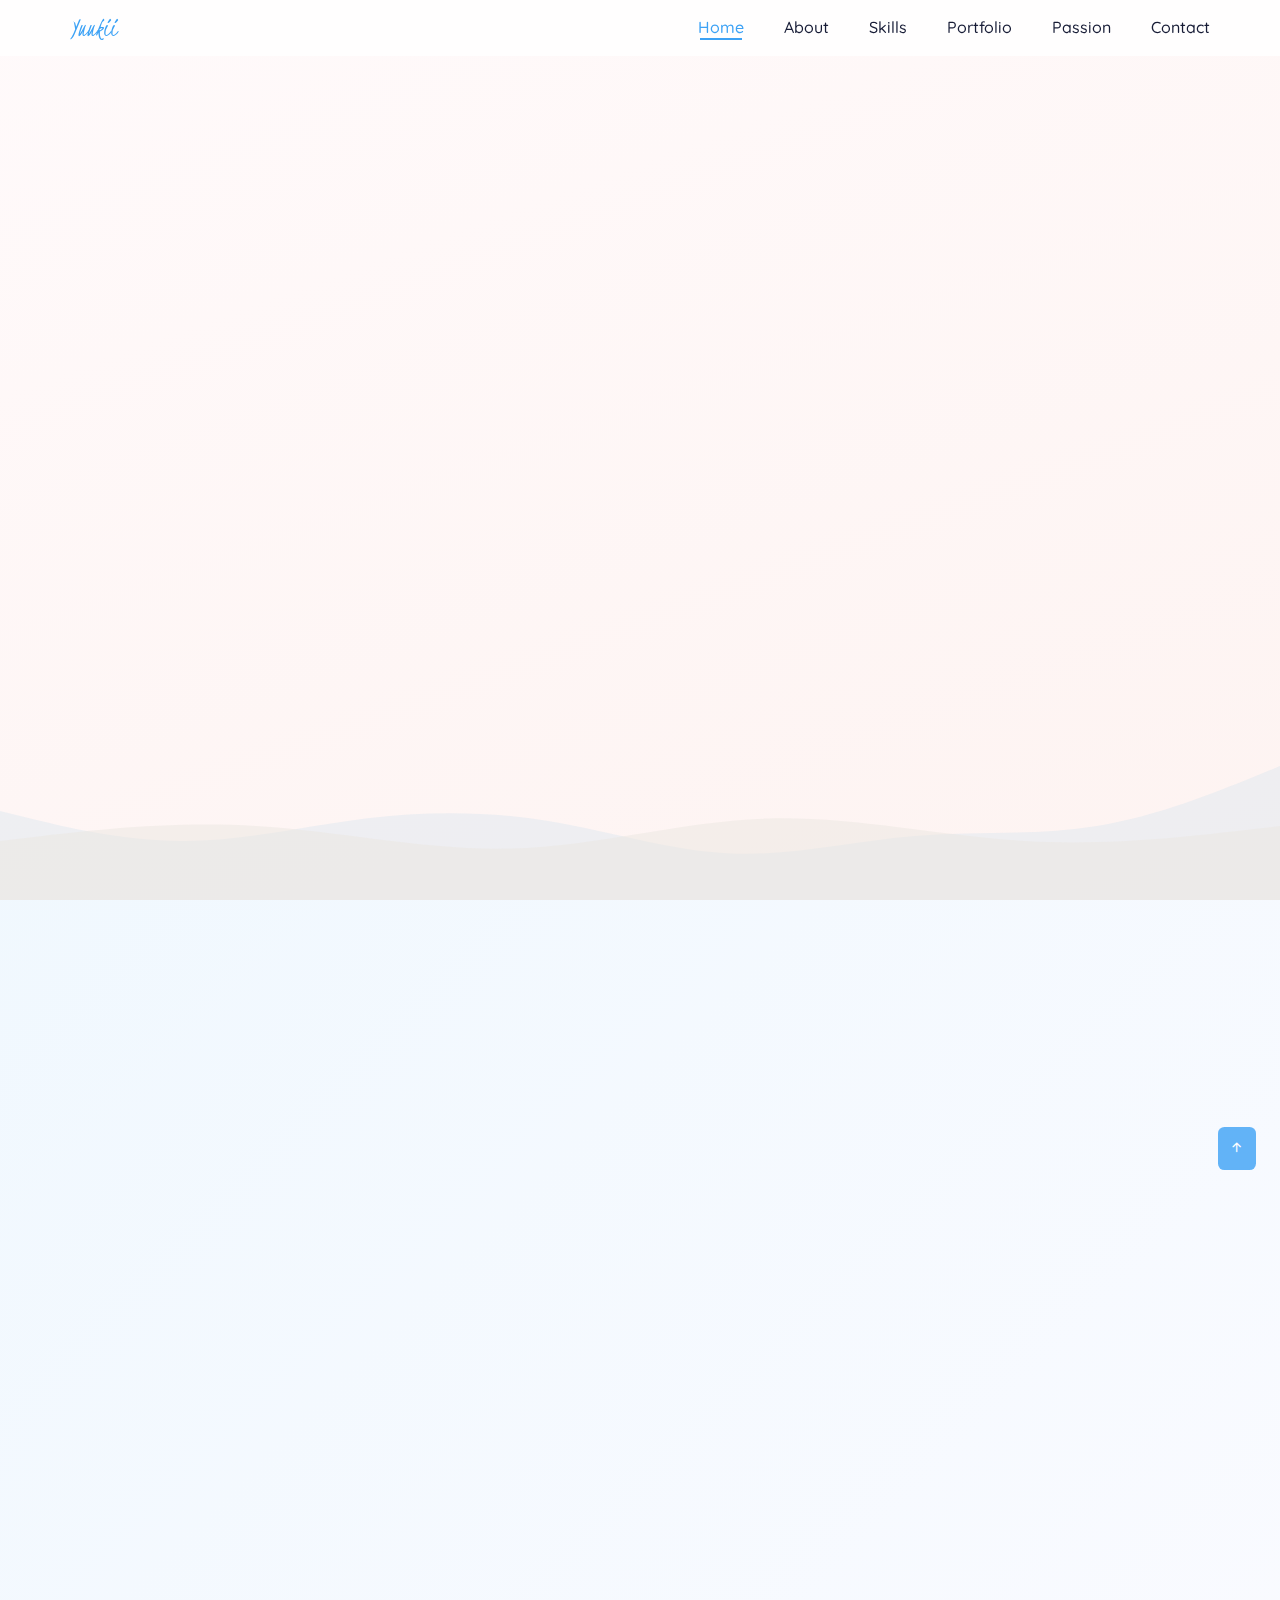
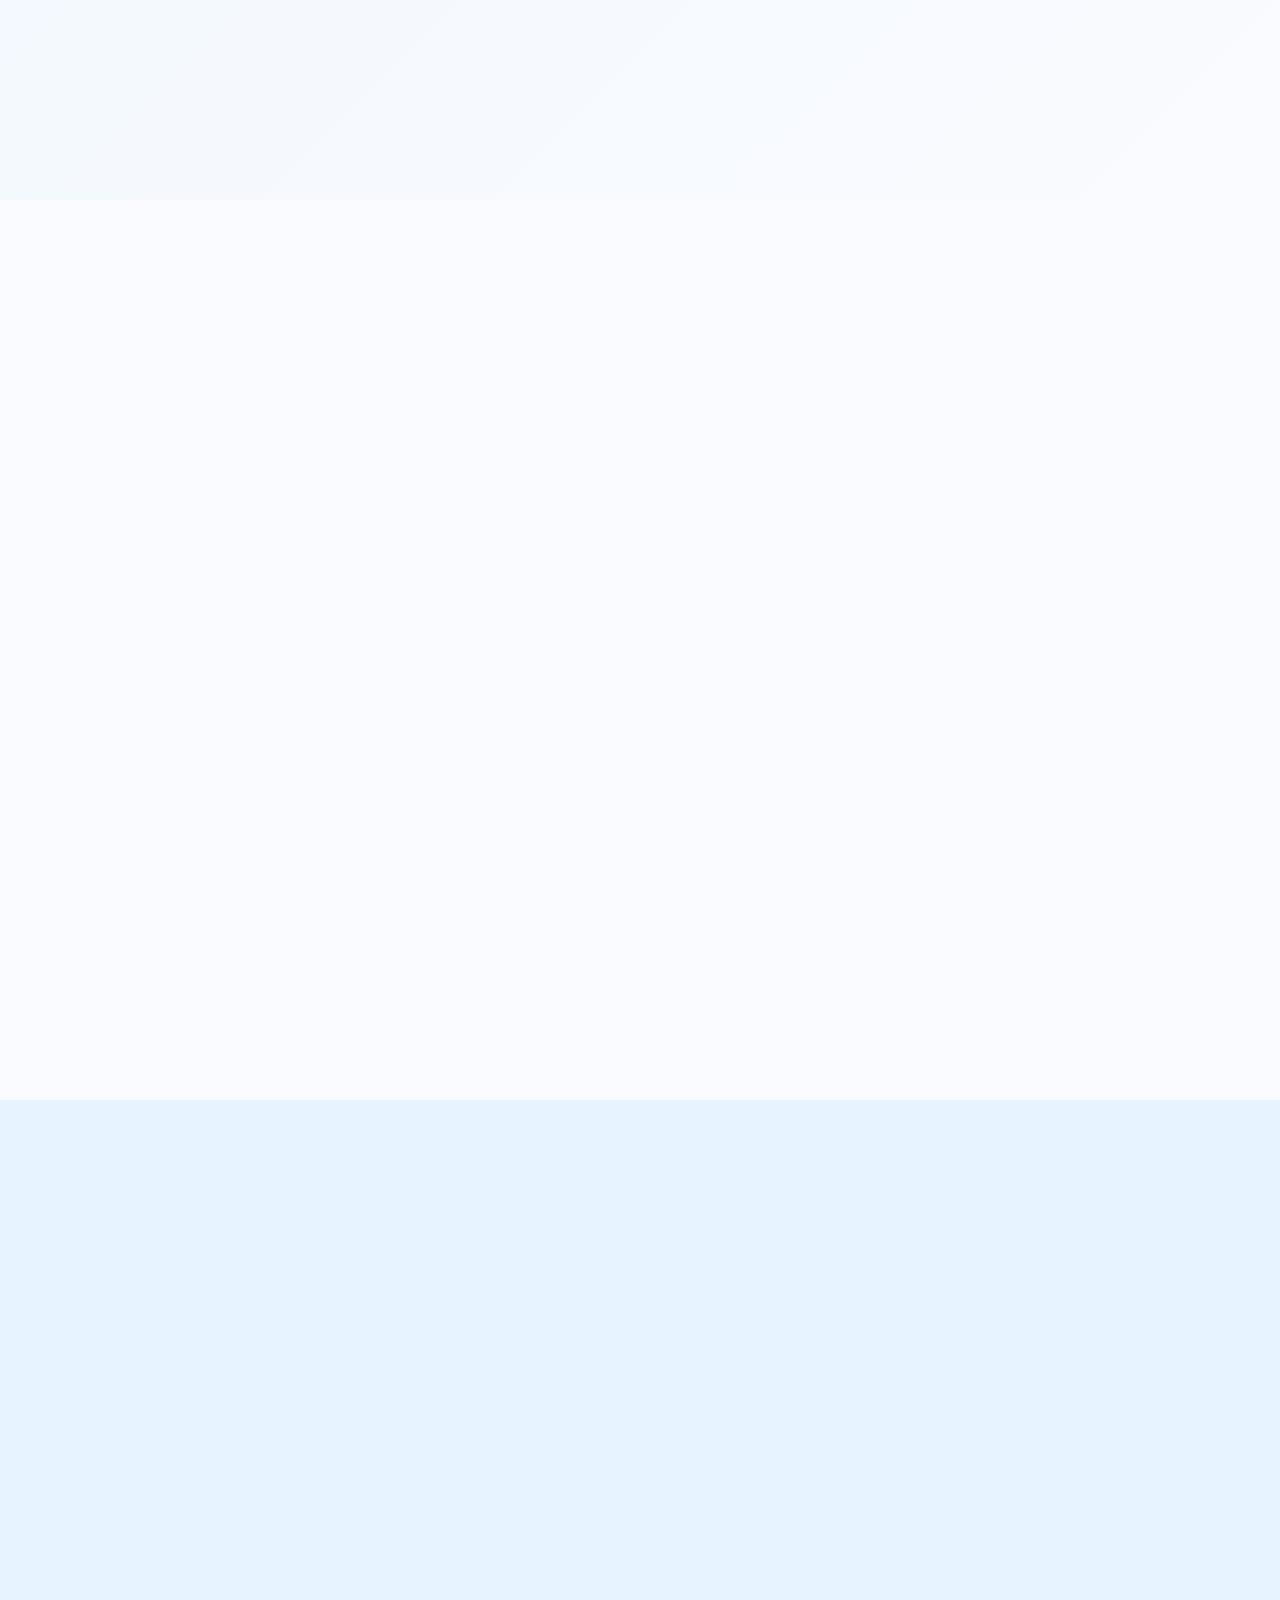
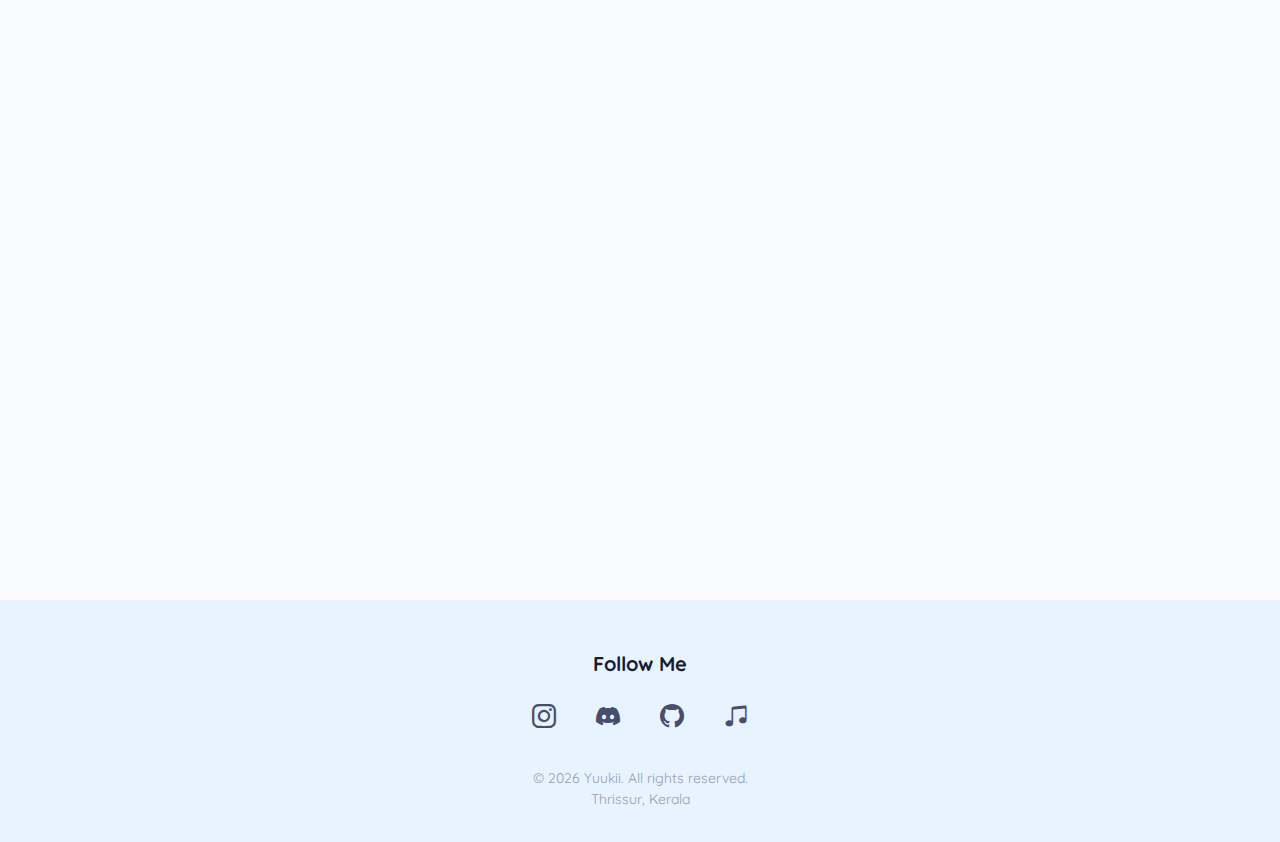
==== commit 78ed60f2: "Update index.html" ====
--- a/index.html
+++ b/index.html
@@ -182,8 +182,8 @@
                 </a>
             </div>
             <span class="footer-copy">
-                &copy; <span id="current-year"></span> BlueWhisper Reflections //  <br>
-                
+                &copy; <span id="current-year"></span> Yuukii. All rights reserved. <br>
+                Thrissur, Kerala
             </span>
         </div>
     </footer>
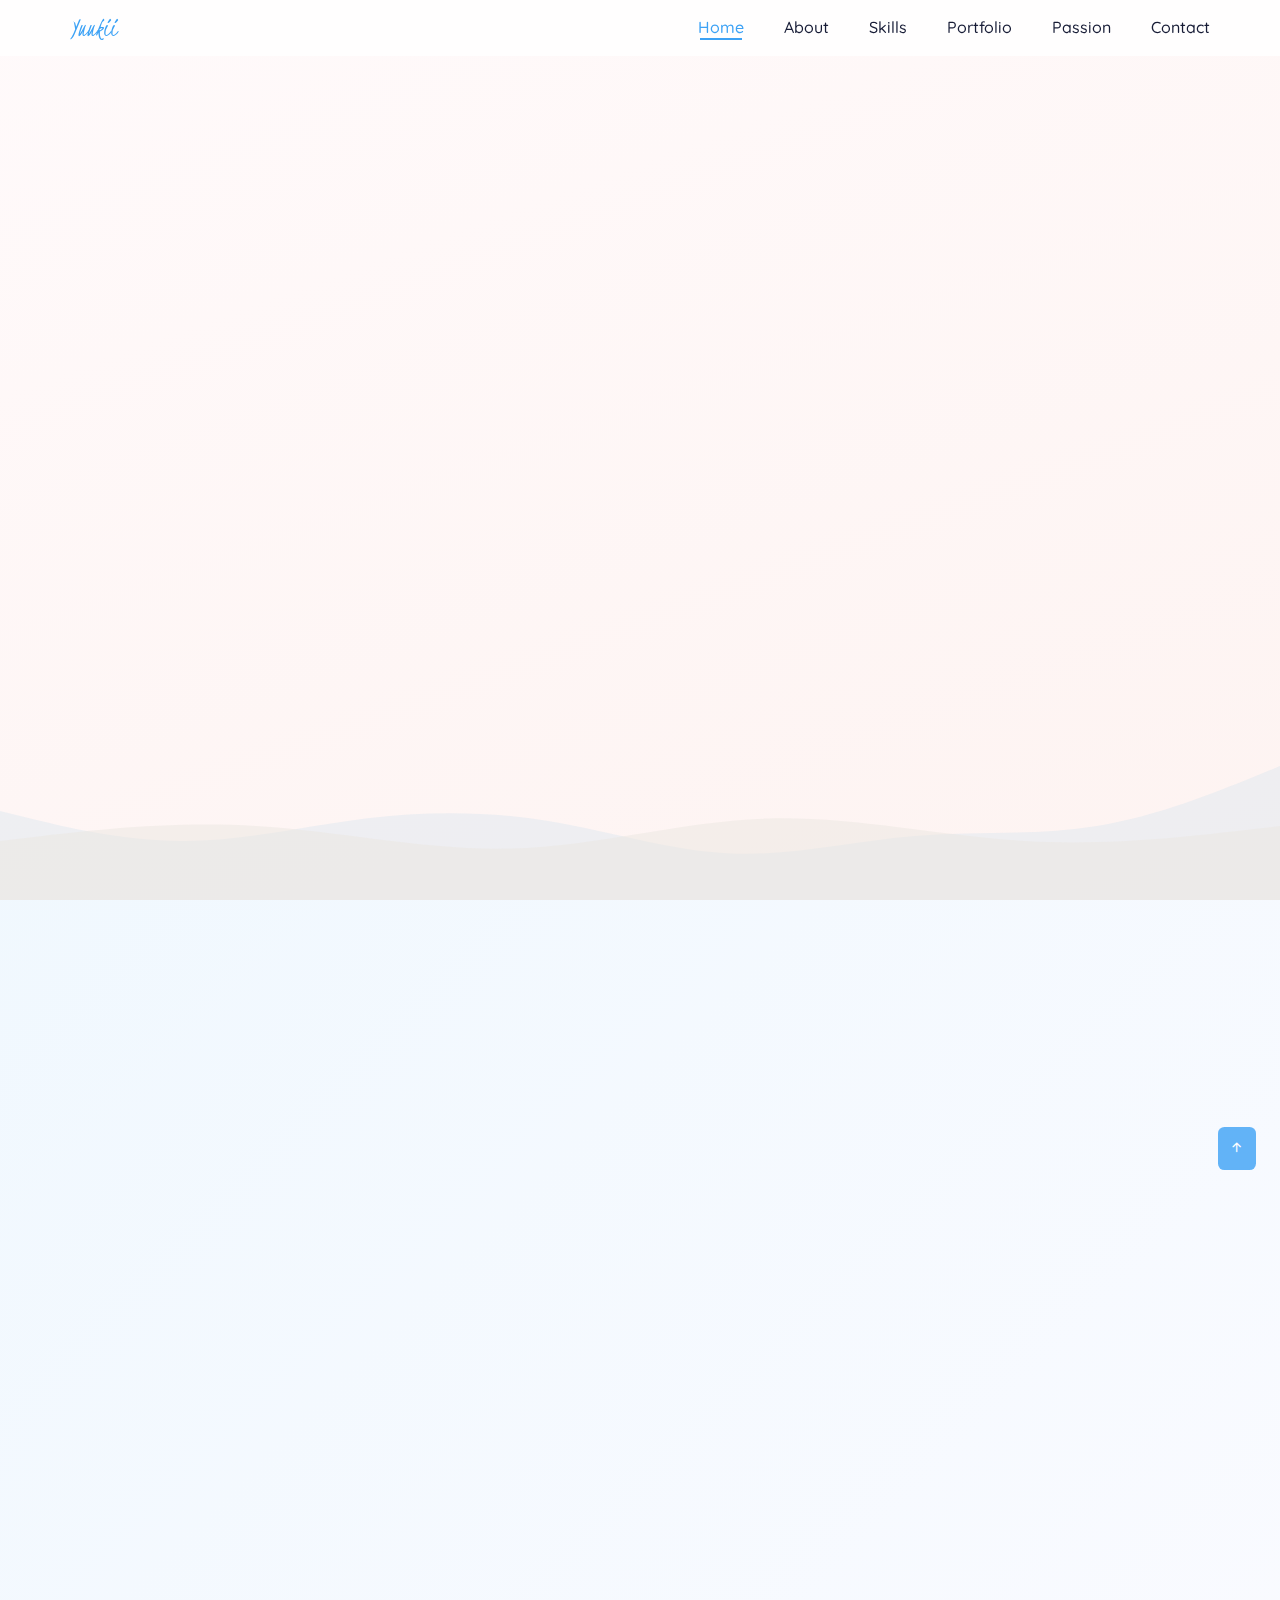
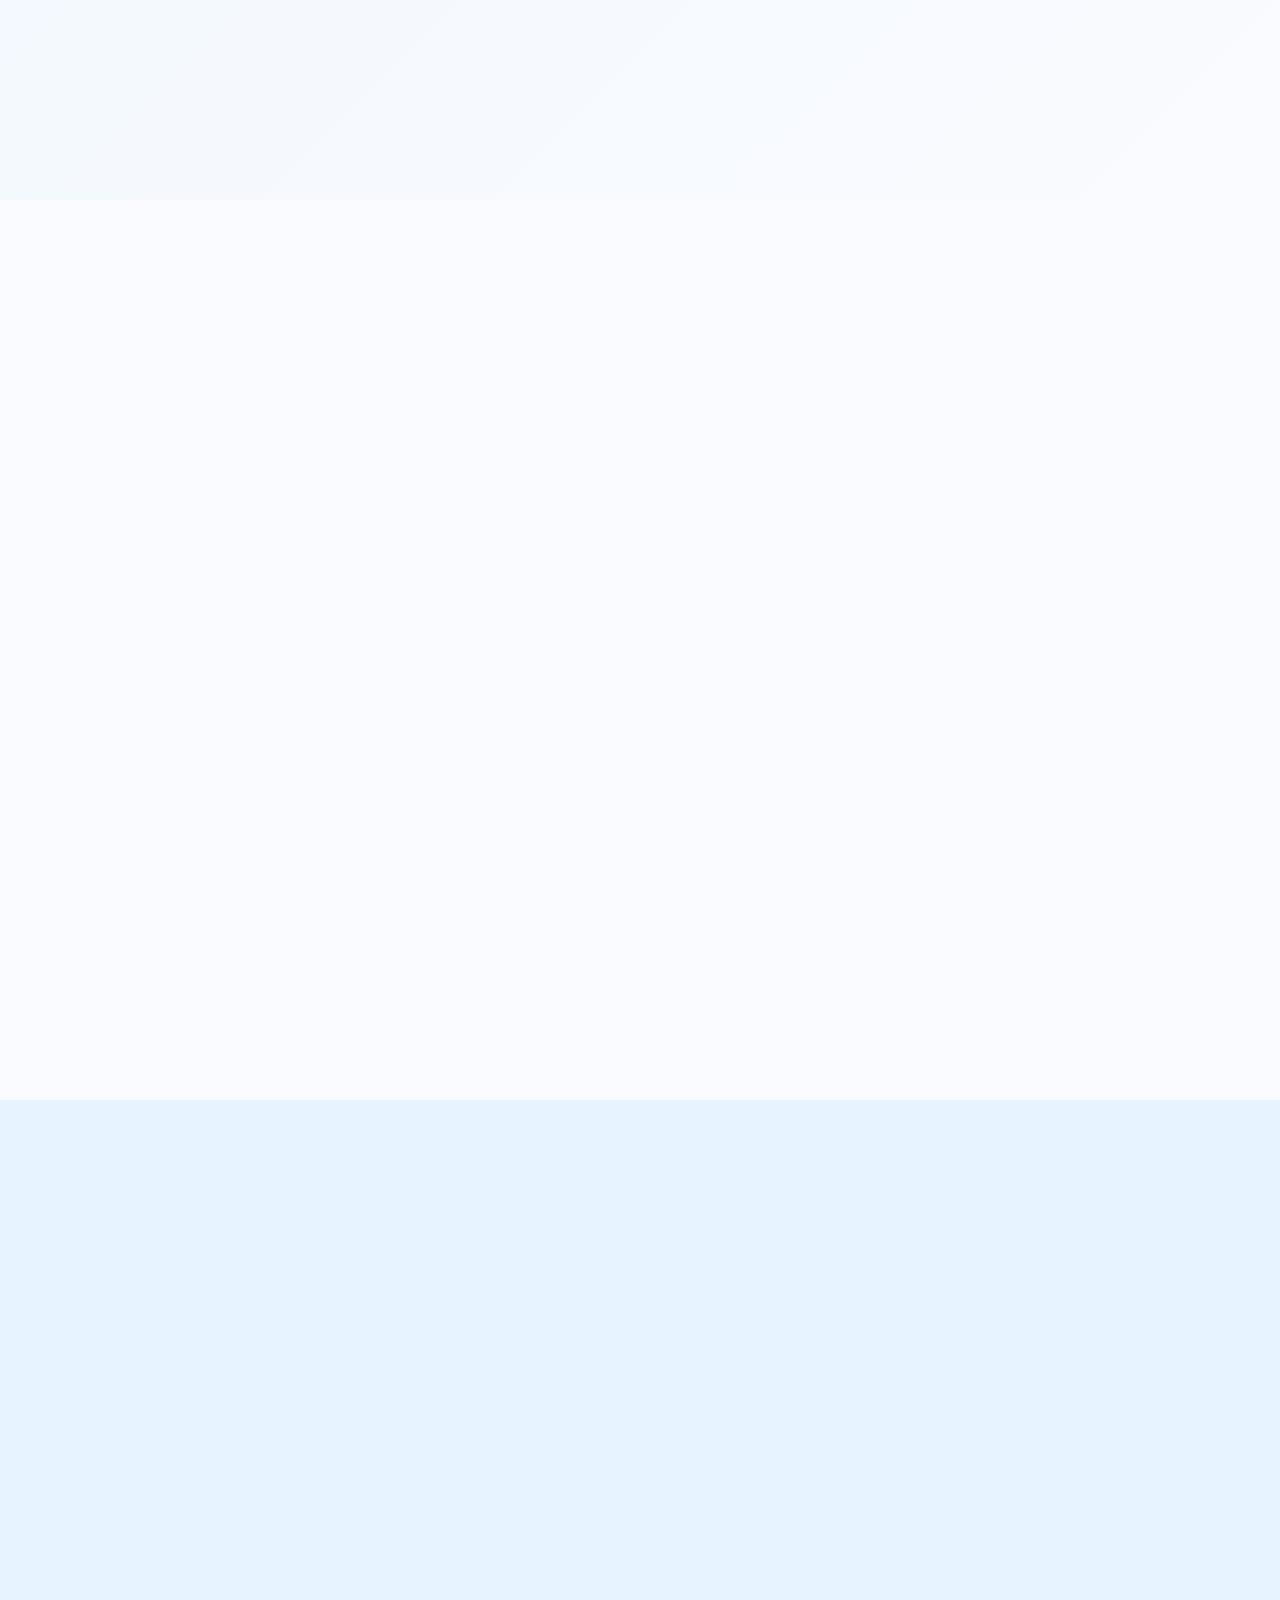
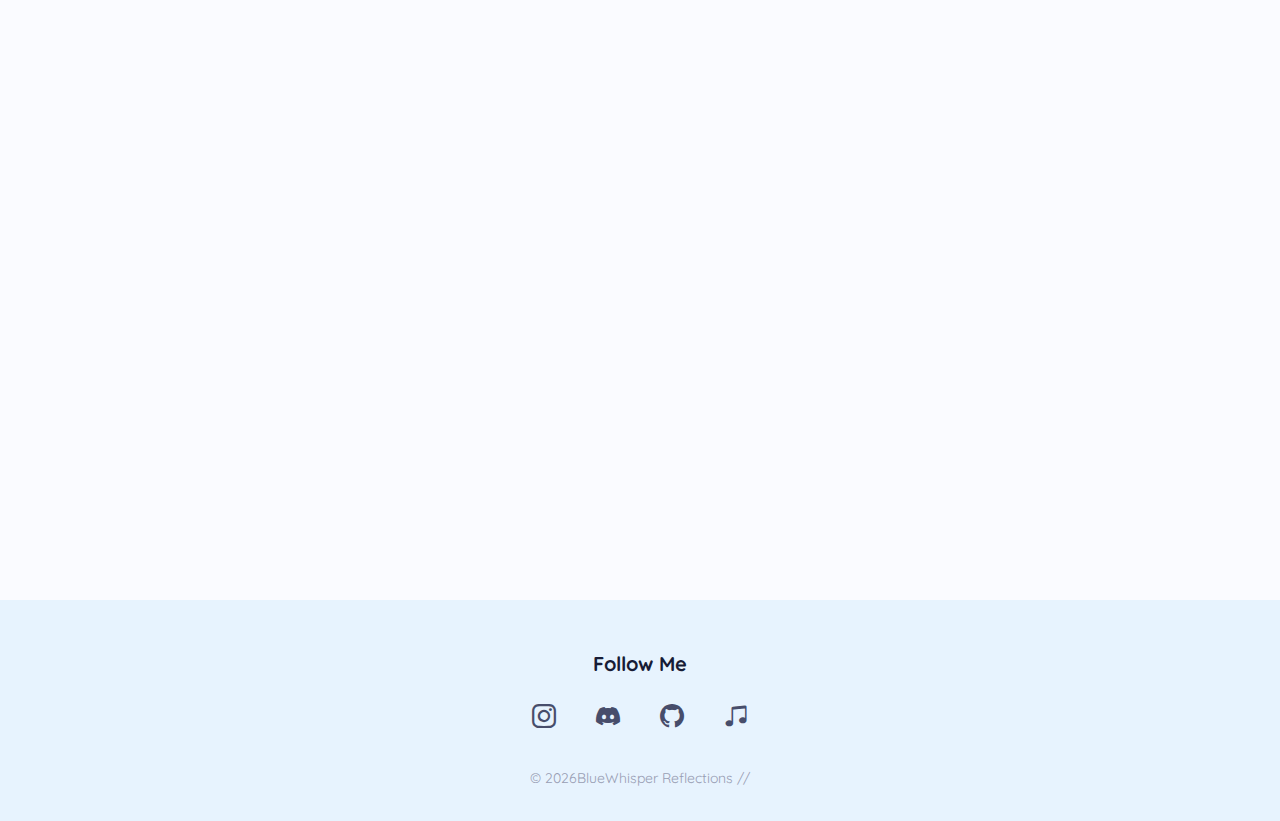
==== commit e239fa1b: "Add files via upload" ====
--- a/index.html
+++ b/index.html
@@ -182,8 +182,8 @@
                 </a>
             </div>
             <span class="footer-copy">
-                &copy; <span id="current-year"></span> Yuukii. All rights reserved. <br>
-                Thrissur, Kerala
+                &copy; <span id="current-year"></span>BlueWhisper Reflections //  <br>
+                
             </span>
         </div>
     </footer>
@@ -194,4 +194,4 @@
 
     <script src="script.js"></script>
 </body>
-</html>
+</html>--- a/style.css
+++ b/style.css
@@ -386,4 +386,4 @@
   .hero-description { max-width: 500px; }
 }
 
-@media screen and (min-width: 1200px) { }
+@media screen and (min-width: 1200px) { }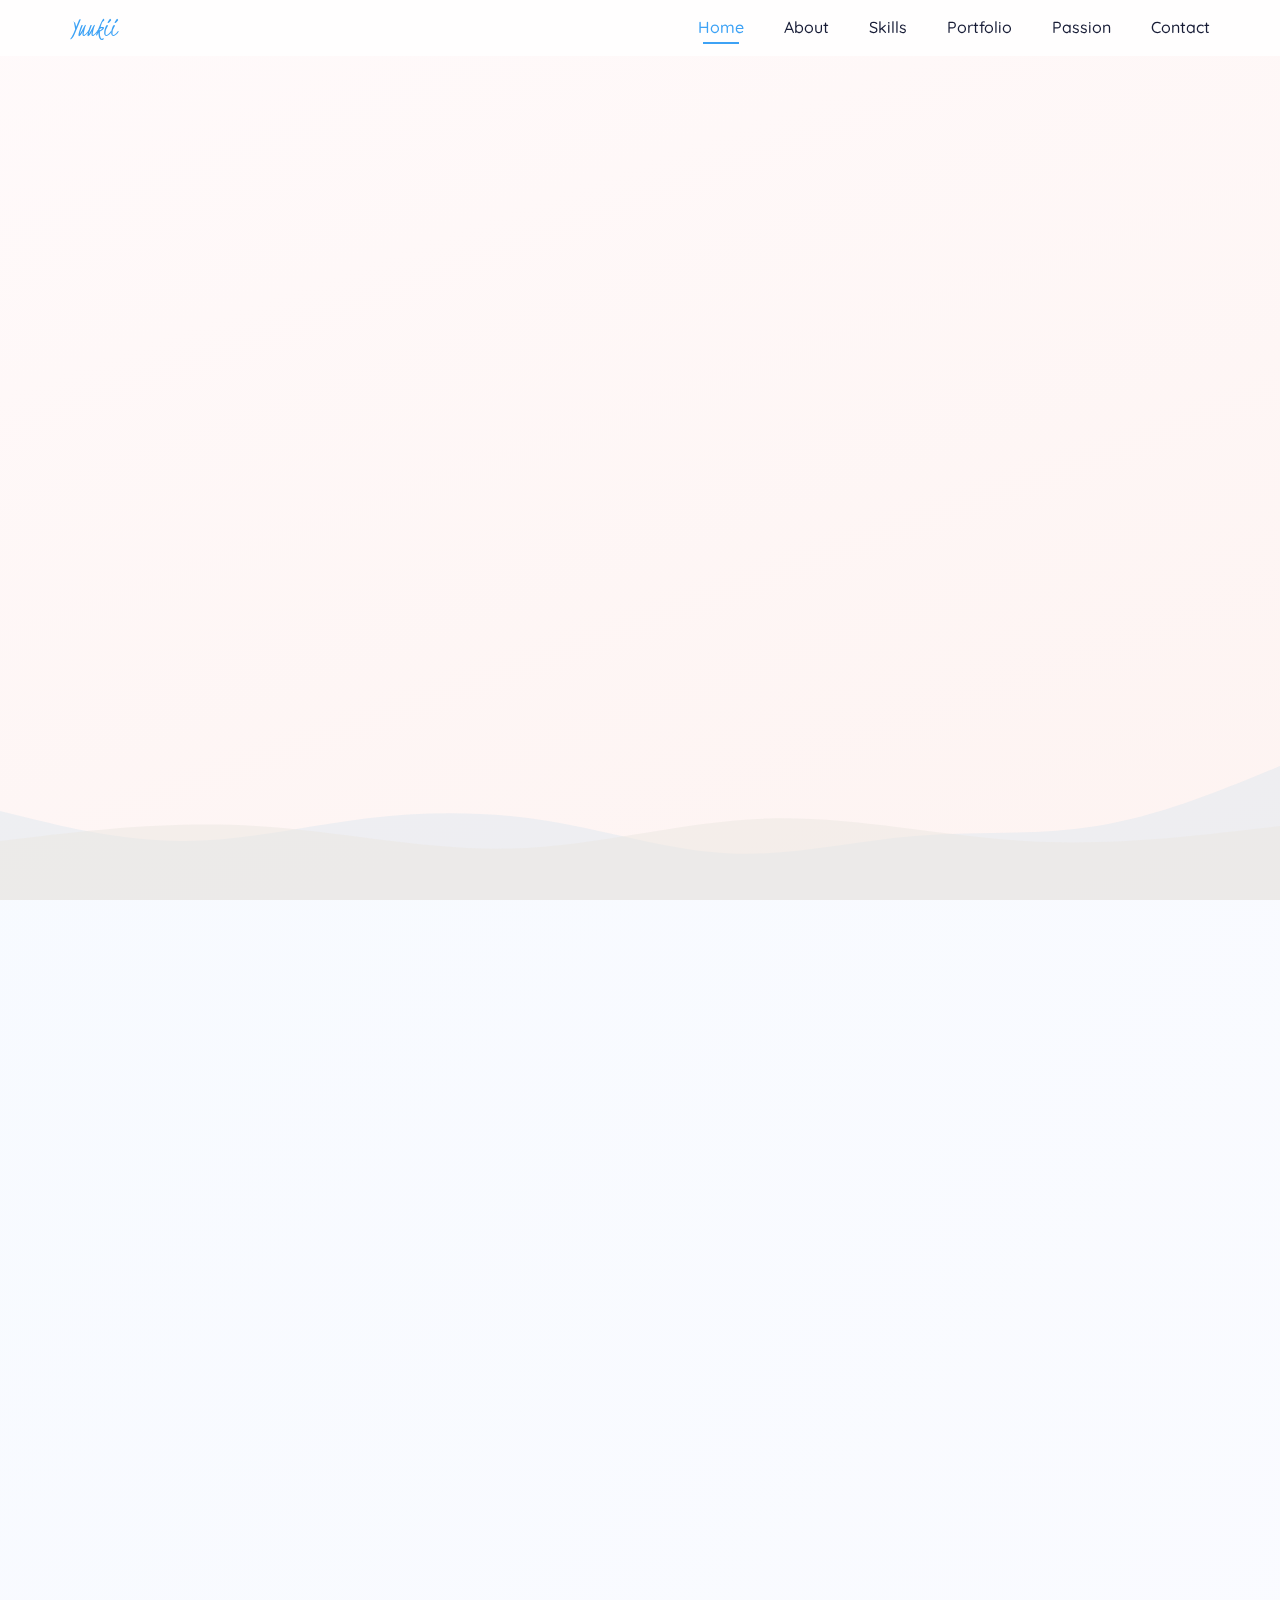
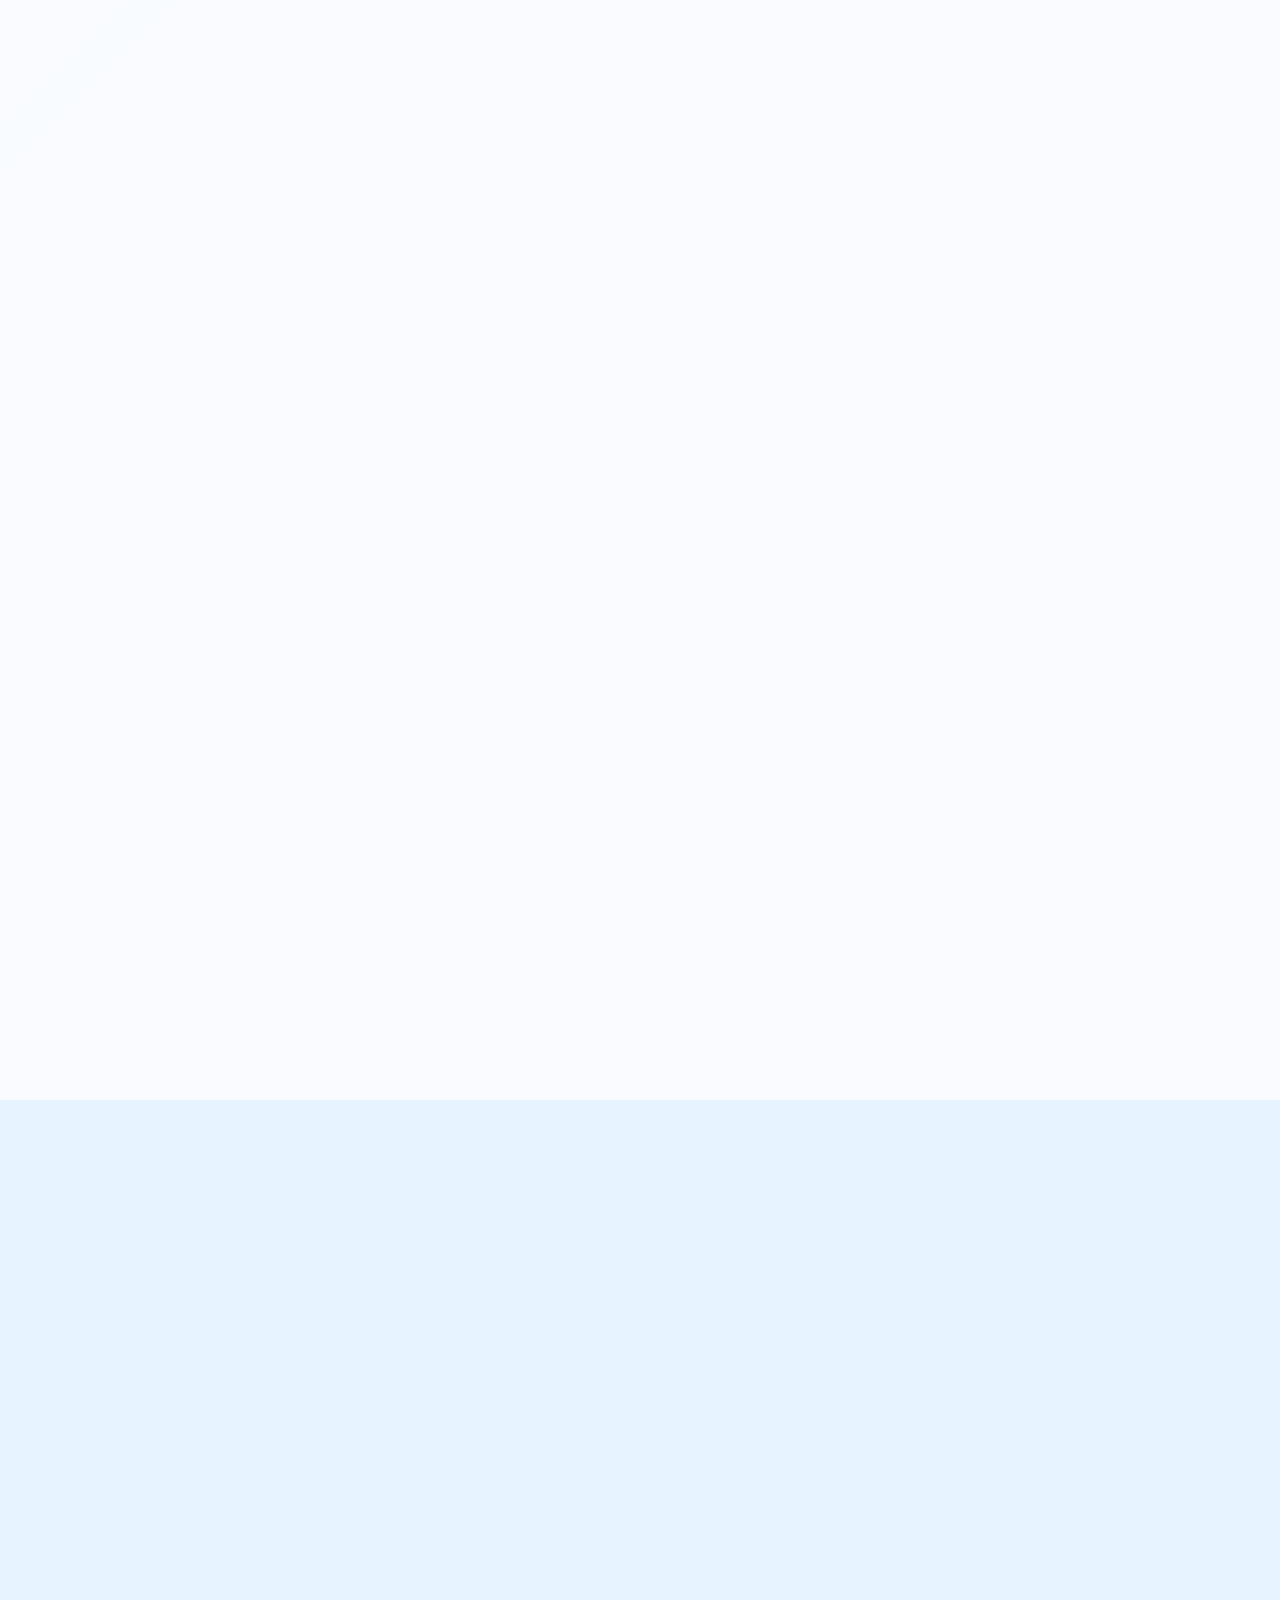
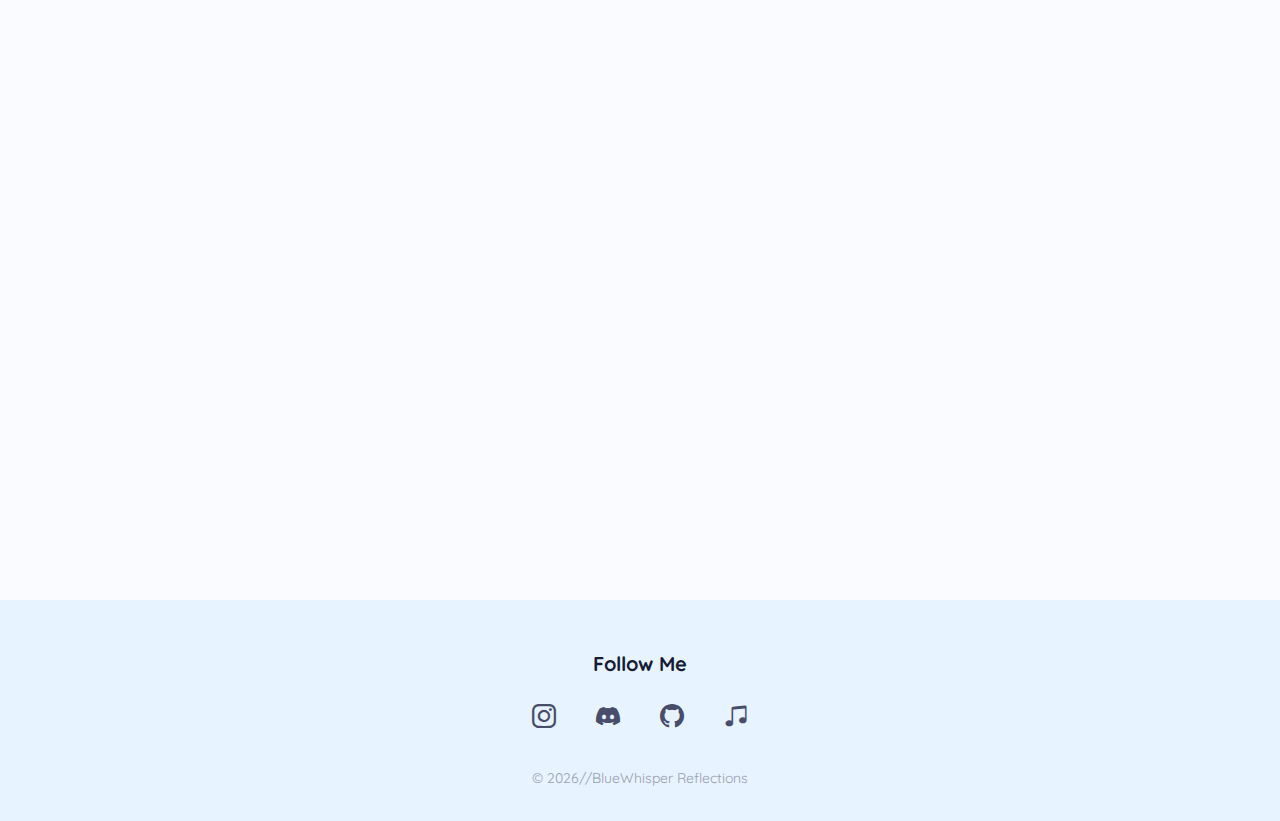
==== commit ee565009: "Update index.html" ====
--- a/index.html
+++ b/index.html
@@ -182,7 +182,7 @@
                 </a>
             </div>
             <span class="footer-copy">
-                &copy; <span id="current-year"></span>BlueWhisper Reflections //  <br>
+                &copy; <span id="current-year"></span>//BlueWhisper Reflections   <br>
                 
             </span>
         </div>
@@ -194,4 +194,4 @@
 
     <script src="script.js"></script>
 </body>
-</html>+</html>
--- a/style.css
+++ b/style.css
@@ -86,6 +86,12 @@
   line-height: 1.6;
 }
 
+/* Style for the body when the nav menu is open to prevent scrolling */
+body.nav-open {
+  overflow: hidden;
+}
+
+
 h1, h2, h3 {
   color: var(--title-color);
   font-weight: var(--font-semi-bold);
@@ -97,8 +103,22 @@
 img, svg { max-width: 100%; height: auto; display: block; }
 button { font-family: var(--body-font); cursor: pointer; border: none; outline: none; background: none; }
 
-:focus-visible { outline: 2px solid var(--first-color); outline-offset: 2px; border-radius: 2px; }
-input:focus-visible, textarea:focus-visible { outline: 2px solid var(--first-color) !important; outline-offset: 1px; }
+/* Improved focus visibility for accessibility */
+:focus-visible {
+  outline: 3px solid var(--first-color-alt);
+  outline-offset: 2px;
+  border-radius: 3px;
+}
+/* Remove default outline when :focus-visible is supported */
+*:focus:not(:focus-visible) {
+  outline: none;
+}
+/* Specific focus for inputs/textarea */
+input:focus-visible, textarea:focus-visible {
+  outline: 3px solid var(--first-color-alt) !important; /* Use important if needed to override other styles */
+  outline-offset: 1px;
+}
+
 
 .container {
   max-width: var(--container-max-width);
@@ -113,6 +133,7 @@
 .section {
   padding: 4.5rem 0 2rem;
   position: relative;
+  overflow-x: hidden; /* Prevent horizontal scrollbars from animations */
 }
 
 .full-page-section {
@@ -132,7 +153,7 @@
     justify-content: center;
     align-items: center;
     flex-grow: 1;
-    max-width: var(--container-max-width);
+    /* Removed max-width here to allow specific sections to control their content width */
 }
 
 .about-container,
@@ -161,88 +182,275 @@
 
 .text-center { text-align: center; }
 
-.button { display: inline-block; background-color: var(--first-color); color: #fff; padding: 0.9rem 1.8rem; border-radius: 50px; font-weight: var(--font-medium); transition: var(--transition-smooth); box-shadow: 0 4px 10px hsla(var(--first-hue), var(--sat), var(--light), 0.3); position: relative; overflow: hidden; }
-.button:hover { background-color: var(--first-color-alt); transform: translateY(-2px); box-shadow: 0 6px 15px hsla(var(--first-hue), var(--sat), var(--light), 0.4); }
+.button {
+  display: inline-block;
+  background-color: var(--first-color);
+  color: #fff;
+  padding: 0.9rem 1.8rem;
+  border-radius: 50px;
+  font-weight: var(--font-medium);
+  transition: var(--transition-smooth);
+  box-shadow: 0 4px 10px hsla(var(--first-hue), var(--sat), var(--light), 0.3);
+  position: relative; /* Needed for ripple effect */
+  overflow: hidden; /* Needed for ripple effect */
+  cursor: pointer;
+  border: none; /* Ensure buttons don't have default borders */
+  -webkit-tap-highlight-color: transparent; /* Remove tap highlight on mobile */
+}
+.button:hover {
+   background-color: var(--first-color-alt);
+   transform: translateY(-2px);
+   box-shadow: 0 6px 15px hsla(var(--first-hue), var(--sat), var(--light), 0.4);
+}
 .button i { margin-left: var(--mb-0-5); vertical-align: middle; }
 
-.header { width: 100%; background-color: hsla(0, 0%, 100%, 0.8); position: fixed; top: 0; left: 0; z-index: var(--z-fixed); transition: background-color 0.4s ease, box-shadow 0.4s ease; backdrop-filter: blur(10px); -webkit-backdrop-filter: blur(10px); }
-.header.scrolled { background-color: hsla(0, 0%, 100%, 0.95); box-shadow: 0 2px 8px hsla(var(--second-hue), 30%, 15%, 0.1); }
+/* Ensure buttons inside forms or other elements behave consistently */
+button.button {
+    appearance: none; /* Remove default system appearance */
+    -webkit-appearance: none;
+}
+
+
+.header {
+  width: 100%;
+  background-color: hsla(0, 0%, 100%, 0.8);
+  position: fixed;
+  top: 0;
+  left: 0;
+  z-index: var(--z-fixed);
+  transition: background-color 0.4s ease, box-shadow 0.4s ease;
+  /* Add backdrop-filter support */
+  -webkit-backdrop-filter: blur(10px);
+  backdrop-filter: blur(10px);
+}
+.header.scrolled {
+   background-color: hsla(var(--second-hue), 30%, 98%, 0.9); /* Slightly less transparent */
+   box-shadow: 0 2px 8px hsla(var(--second-hue), 30%, 15%, 0.1);
+   -webkit-backdrop-filter: blur(15px); /* Increase blur slightly on scroll */
+   backdrop-filter: blur(15px);
+}
 .navbar { height: var(--header-height); display: flex; justify-content: space-between; align-items: center; }
 .nav-logo { font-family: var(--title-font); font-size: 1.8rem; color: var(--first-color); font-weight: normal; }
 
-.nav-menu { position: fixed; background-color: hsla(var(--second-hue), 80%, 95%, 0.95); backdrop-filter: blur(15px); -webkit-backdrop-filter: blur(15px); top: 0; right: -100%; width: 70%; height: 100%; box-shadow: -2px 0 10px hsla(var(--second-hue), 30%, 15%, 0.1); padding: 4rem 2rem 0; transition: right 0.4s cubic-bezier(0.68, -0.55, 0.27, 1.55); z-index: calc(var(--z-fixed) + 1); }
-.nav-list { display: flex; flex-direction: column; row-gap: 2rem; }
-.nav-link { color: var(--title-color); font-weight: var(--font-medium); transition: color var(--transition-snap); position: relative; padding-bottom: 8px; }
-.nav-link:hover { color: var(--first-color); }
-.nav-close { position: absolute; top: 1rem; right: 1.25rem; font-size: 1.8rem; color: var(--title-color); cursor: pointer; }
-.nav-toggle { font-size: 1.5rem; color: var(--title-color); cursor: pointer; }
-.show-menu { right: 0; }
-
-.nav-link::after { content: ''; position: absolute; bottom: 0; left: 0; width: 100%; height: 2px; background-color: var(--first-color); transform: scaleX(0); transform-origin: left; transition: transform 0.4s cubic-bezier(0.68, -0.55, 0.27, 1.55); }
-.nav-link.active-link { color: var(--first-color); }
-.nav-link.active-link::after { transform: scaleX(1); }
+/* --- Mobile Navigation Menu --- */
+/* MODIFIED BASE .nav-menu */
+.nav-menu {
+  position: fixed;
+  /* Keep original background/blur for the slide-in effect base, or change if desired */
+  background-color: hsla(var(--second-hue), 80%, 95%, 0.9);
+  -webkit-backdrop-filter: blur(15px);
+  backdrop-filter: blur(15px);
+  top: 0;
+  right: -100%; /* Start off-screen */
+  /* REMOVED original width and max-width */
+  width: 100%; /* Set width to 100% */
+  height: 100%;
+  box-shadow: -2px 0 10px hsla(var(--second-hue), 30%, 15%, 0.1);
+  /* Padding will be handled by flex centering in .show-menu */
+  /* padding: 4rem 2rem 0; */
+  display: flex; /* Prepare for flex centering */
+  flex-direction: column;
+  align-items: center;
+  justify-content: center; /* Center content vertically */
+  transition: right 0.4s cubic-bezier(0.68, -0.55, 0.27, 1.55); /* Keep transition */
+  z-index: calc(var(--z-fixed) + 1); /* Ensure it's above header */
+  overflow-y: auto; /* Add overflow auto for safety */
+}
+
+/* Original mobile styles for nav list/links/close (WHEN CLOSED or animating) */
+/* These are mostly overridden by .show-menu below when open */
+.nav-list {
+    display: flex;
+    flex-direction: column;
+    row-gap: 2rem;
+    /* Remove desktop-specific properties if they were here */
+}
+.nav-link {
+    color: var(--title-color);
+    font-weight: var(--font-medium);
+    transition: color var(--transition-snap);
+    position: relative;
+    padding-bottom: 8px; /* Keep original padding */
+}
+.nav-link:hover {
+    color: var(--first-color);
+}
+.nav-close {
+    position: absolute;
+    top: 1rem;
+    right: 1.25rem;
+    font-size: 1.8rem;
+    color: var(--title-color);
+    cursor: pointer;
+    background: none;
+    border: none;
+    padding: 0.5rem;
+}
+.nav-toggle {
+    font-size: 1.5rem;
+    color: var(--title-color);
+    cursor: pointer;
+    background: none;
+    border: none;
+    padding: 0.5rem;
+    display: block; /* Ensure toggle is always visible on mobile */
+}
+.nav-link::after {
+    content: '';
+    position: absolute;
+    bottom: 0;
+    left: 0;
+    width: 100%;
+    height: 2px;
+    background-color: var(--first-color);
+    transform: scaleX(0);
+    transform-origin: left;
+    transition: transform 0.4s cubic-bezier(0.19, 1, 0.22, 1);
+}
+.nav-link.active-link {
+    color: var(--first-color);
+}
+.nav-link.active-link::after {
+    transform: scaleX(1);
+}
+
+
+/* MODIFIED .nav-menu.show-menu Styles for FULLSCREEN */
+.nav-menu.show-menu {
+  right: 0; /* Bring it on screen */
+  /* Ensure width/height are full screen */
+  width: 100%;
+  height: 100vh; /* Use viewport height */
+
+  /* Change background to solid */
+  background-color: var(--body-color); /* Or var(--container-color) for white */
+  /* Remove blur when solid */
+  -webkit-backdrop-filter: none;
+  backdrop-filter: none;
+
+  /* Use flex properties defined in the base .nav-menu for centering */
+  padding: 0; /* Remove padding, rely on justify-content */
+}
+
+/* Adjustments needed for the centered list inside the fullscreen menu */
+.nav-menu.show-menu .nav-list {
+  display: flex; /* Ensure flex properties */
+  flex-direction: column;
+  align-items: center; /* Center items horizontally */
+  justify-content: center; /* Center vertically */
+  row-gap: 2.5rem; /* Increase gap */
+  text-align: center; /* Center text */
+  width: auto; /* Let content determine width */
+  padding: 2rem 0; /* Add some vertical padding */
+  margin: 0; /* Reset margin */
+}
+
+.nav-menu.show-menu .nav-link {
+  font-size: var(--h2-font-size); /* Make links larger */
+  color: var(--title-color); /* Ensure link color contrasts with new bg */
+  padding-bottom: 10px; /* Adjust padding */
+  font-weight: var(--font-medium); /* Ensure font weight is set */
+  /* Ensure no desktop styles are leaking */
+  position: relative; /* Needed for ::after */
+}
+.nav-menu.show-menu .nav-link:hover {
+   color: var(--first-color);
+}
+.nav-menu.show-menu .nav-link.active-link {
+   color: var(--first-color); /* Ensure active color */
+}
+
+/* Adjust underline position/style for larger centered links */
+.nav-menu.show-menu .nav-link::after {
+    content: '';
+    position: absolute;
+    width: 80%; /* Underline width relative to link */
+    height: 2px;
+    background-color: var(--first-color);
+    left: 50%; /* Center the underline */
+    bottom: 0; /* Position at the bottom */
+    transform: translateX(-50%) scaleX(0); /* Start scaled down and centered */
+    transform-origin: center; /* Scale from center */
+    transition: transform 0.4s cubic-bezier(0.19, 1, 0.22, 1);
+}
+.nav-menu.show-menu .nav-link.active-link::after {
+    transform: translateX(-50%) scaleX(1); /* Scale up from center */
+}
+.nav-menu.show-menu .nav-link:not(.active-link):hover::after {
+     transform: translateX(-50%) scaleX(0.6); /* Hover effect */
+}
+
+/* Reposition close button for fullscreen */
+.nav-menu.show-menu .nav-close {
+  position: absolute; /* Position relative to .nav-menu */
+  top: 1.5rem; /* Adjust position */
+  right: 1.5rem;
+  font-size: 2rem; /* Make it larger */
+  color: var(--title-color); /* Ensure visibility */
+  cursor: pointer;
+  background: none;
+  border: none;
+  padding: 0.5rem;
+  z-index: 10; /* Ensure it's above links */
+}
+/* --- End Mobile Navigation Menu --- */
+
 
 .hero { position: relative; overflow: hidden; background: linear-gradient(160deg, var(--hero-bg-start), var(--hero-bg-end)); text-align: center; }
-.hero-container { z-index: 2; position: relative; }
+.hero-container { z-index: 2; position: relative; padding-top: 2rem; padding-bottom: 4rem; /* Add padding within container */}
 .hero-content { max-width: 600px; margin: 0 auto; }
 .hero-title { font-family: var(--title-font); font-size: calc(var(--biggest-font-size) * 1.8); line-height: 1.1; color: var(--first-color-alt); margin-bottom: var(--mb-0-5); font-weight: normal; }
 .hero-subtitle { font-size: var(--h2-font-size); font-weight: var(--font-light); color: var(--title-color); margin-bottom: var(--mb-1); letter-spacing: 1px; }
 .hero-description { font-size: var(--normal-font-size); color: var(--text-color); max-width: 450px; margin: 0 auto var(--mb-1-5); }
 .hero-button { margin-top: var(--mb-1-5); }
 
-/* style.css */
-
-/* Find this existing rule */
 .hero-wave-container {
   position: absolute;
-  bottom: -1px; /* Adjust slightly if needed to prevent gaps */
+  bottom: -1px; /* Prevent gaps */
   left: 0;
-  /* Add/Ensure this line exists: */
   width: 100%;
   z-index: 1;
   overflow: hidden;
-  line-height: 0;
-}
-
-/* The .hero-svg-wave rule likely doesn't need changes, but ensure it's like this: */
+  line-height: 0; /* Prevent extra space below SVG */
+}
+
 .hero-svg-wave {
-  display: block;
+  display: block; /* Remove potential inline spacing */
   width: 100%;
   height: auto;
-  /* Increase this value to make the wave taller: */
-  max-height: 150px;
-  animation: svg-wave-bob 8s ease-in-out infinite alternate;
-}
-
-/* Keyframe animation remains the same */
+  max-height: 150px; /* Control wave height */
+  /* Consider reducing animation intensity if it causes performance issues */
+  /* animation: svg-wave-bob 8s ease-in-out infinite alternate; */
+}
+
 @keyframes svg-wave-bob {
   0% { transform: translateY(0) scale(1.01, 1); }
   100% { transform: translateY(5px) scale(1, 1.02); }
 }
 
-/* --- Rest of the CSS file remains the same --- */
-
 
 .about-content { max-width: 700px; margin: 0 auto; text-align: left; }
 .about-text p { margin-bottom: var(--mb-1); color: var(--text-color); }
 
 #about {
     background: linear-gradient(-45deg,
-        var(--first-color),
-        var(--first-color-light),
-        var(--body-color),
-        var(--first-color-lightest)
+        hsla(var(--first-hue), var(--sat), var(--light), 0.3), /* Softer gradient */
+        hsla(var(--first-hue), var(--sat), 95%, 0.4),
+        hsla(var(--second-hue), 100%, 99%, 0.5),
+        hsla(var(--first-hue), 90%, 97%, 0.3)
     );
     background-size: 300% 300%;
-    animation: gradient-wave 12s ease infinite;
+    animation: gradient-wave 15s ease infinite; /* Slower animation */
     color: var(--text-color);
+}
+#about .container { /* Ensure container content is above background */
+    position: relative;
+    z-index: 2;
 }
 #about .section-title,
 #about .section-subtitle,
 #about .about-text p {
-   color: var(--text-color);
-   position: relative;
-   z-index: 2;
+   color: var(--text-color); /* Ensure text color contrasts with background */
 }
 #about .section-title { color: var(--title-color); }
 
@@ -252,10 +460,29 @@
     100% { background-position: 0% 50%; }
 }
 
-.skills-container { grid-template-columns: repeat(auto-fit, minmax(220px, 1fr)); gap: 2rem; max-width: 800px; margin: 0 auto; width: 100%; }
-.skill-card { background-color: var(--container-color); padding: 2rem 1.5rem; border-radius: 1rem; text-align: center; border: 1px solid var(--border-color); transition: var(--transition-smooth); box-shadow: 0 4px 10px hsla(var(--second-hue), 20%, 80%, 0.3); }
-.skill-card:hover { transform: translateY(-8px); box-shadow: 0 10px 25px hsla(var(--first-hue), 30%, 70%, 0.4); border-color: var(--first-color); }
-.skill-icon { font-size: 2.5rem; color: var(--first-color); margin-bottom: var(--mb-1); display: block; margin-left: auto; margin-right: auto; }
+.skills-container {
+   grid-template-columns: repeat(auto-fit, minmax(220px, 1fr));
+   gap: 2rem;
+   max-width: 800px; /* Constrain width */
+   margin: 0 auto;
+   width: 100%; /* Ensure it takes container width */
+}
+.skill-card {
+    background-color: var(--container-color);
+    padding: 2rem 1.5rem;
+    border-radius: 1rem;
+    text-align: center;
+    border: 1px solid var(--border-color);
+    transition: transform 0.3s ease, box-shadow 0.3s ease, border-color 0.3s ease; /* Smoother transitions */
+    box-shadow: 0 4px 10px hsla(var(--second-hue), 20%, 80%, 0.2); /* Subtler shadow */
+}
+.skill-card:hover {
+    transform: translateY(-8px) scale(1.02); /* Add slight scale */
+    box-shadow: 0 10px 25px hsla(var(--first-hue), 30%, 70%, 0.3);
+    border-color: var(--first-color);
+}
+.skill-icon { font-size: 2.5rem; color: var(--first-color); margin-bottom: var(--mb-1); display: block; margin-left: auto; margin-right: auto; transition: color 0.3s ease;}
+.skill-card:hover .skill-icon { color: var(--first-color-alt); }
 .skill-title { font-size: var(--h3-font-size); margin-bottom: var(--mb-0-5); color: var(--title-color); }
 .skill-description { font-size: var(--small-font-size); color: var(--text-color-light); }
 
@@ -278,12 +505,14 @@
 .music-bars span {
     display: inline-block;
     width: 5px;
-    height: 100%;
+    height: 100%; /* Use height instead of scale for animation */
+    max-height: 60px; /* Match container height */
     background-color: var(--first-color);
     border-radius: 2px;
     animation: animate-bars 1.2s infinite ease-in-out alternate;
     transform-origin: bottom;
 }
+/* Apply background colors directly */
 .music-bars span:nth-child(1) { animation-delay: -1.1s; background-color: hsl(var(--first-hue), var(--sat), 75%); }
 .music-bars span:nth-child(2) { animation-delay: -0.9s; }
 .music-bars span:nth-child(3) { animation-delay: -0.7s; background-color: hsl(var(--first-hue), var(--sat), 65%); }
@@ -292,98 +521,445 @@
 .music-bars span:nth-child(6) { animation-delay: -0.1s; }
 .music-bars span:nth-child(7) { animation-delay: -0.6s; background-color: hsl(var(--first-hue), var(--sat), 80%); }
 
+/* Animate height instead of scaleY for potentially smoother results */
 @keyframes animate-bars {
-    0% { transform: scaleY(0.1); }
-    25% { transform: scaleY(1); }
-    50% { transform: scaleY(0.3); }
-    75% { transform: scaleY(0.7); }
-    100% { transform: scaleY(0.1); }
-}
-
-.contact-form { max-width: 550px; margin: 0 auto; width: 100%; }
-.contact-group { position: relative; margin-bottom: var(--mb-2); }
-.contact-input { position: relative; width: 100%; padding: 1rem 1rem 1rem 0; border: none; border-bottom: 1px solid var(--border-color); background: none; color: var(--text-color); font-size: var(--normal-font-size); font-family: var(--body-font); outline: none; transition: border-color 0.3s ease; z-index: 1; }
-.contact-input::placeholder { color: transparent; }
-.contact-label { position: absolute; top: 0.9rem; left: 0; color: var(--text-color-light); font-size: var(--normal-font-size); transition: all 0.3s ease; pointer-events: none; z-index: 0; }
-.contact-input:focus + .contact-label, .contact-input:not(:placeholder-shown) + .contact-label { top: -0.5rem; left: 0; font-size: var(--small-font-size); color: var(--first-color); z-index: 2; background-color: var(--body-color); padding: 0 0.25rem; }
-.contact-input:focus { border-bottom-color: var(--first-color); }
-textarea.contact-input { height: 100px; resize: vertical; line-height: 1.5; }
-textarea.contact-input + .contact-label { top: 1rem; }
-textarea.contact-input:focus + .contact-label, textarea.contact-input:not(:placeholder-shown) + .contact-label { top: -0.5rem; }
-.form-error-message { display: block; font-size: var(--small-font-size); color: hsl(0, 70%, 60%); margin-top: var(--mb-0-5); min-height: 1.2em; text-align: left; }
+    0% { height: 10%; }
+    25% { height: 100%; }
+    50% { height: 30%; }
+    75% { height: 70%; }
+    100% { height: 10%; }
+}
+
+
+.contact-form {
+   max-width: 550px;
+   margin: 0 auto;
+   width: 100%;
+   display: grid; /* Use grid layout for form */
+   gap: var(--mb-1-5); /* Spacing between elements */
+}
+
+.contact-group {
+   position: relative;
+   /* Remove margin-bottom, use grid gap instead */
+}
+
+.contact-input {
+  position: relative;
+  width: 100%;
+  padding: 1rem 1rem 0.5rem 0; /* Adjust padding */
+  border: none;
+  border-bottom: 1px solid var(--border-color);
+  background: none;
+  color: var(--text-color);
+  font-size: var(--normal-font-size);
+  font-family: var(--body-font);
+  outline: none;
+  transition: border-color 0.3s ease;
+  z-index: 1; /* Input above label initially */
+}
+
+/* Remove browser default appearance */
+.contact-input, textarea.contact-input {
+    appearance: none;
+    -webkit-appearance: none;
+    border-radius: 0; /* Remove default rounding on mobile */
+}
+
+
+/* Make placeholder visible until focused or filled */
+.contact-input::placeholder {
+  color: var(--text-color-light);
+  opacity: 0; /* Hide initially, fade in with label */
+  transition: opacity 0.3s ease;
+}
+.contact-input:placeholder-shown + .contact-label {
+    /* Keep label in input position when placeholder is shown */
+    top: 0.9rem;
+    font-size: var(--normal-font-size);
+    color: var(--text-color-light);
+    z-index: 0;
+}
+
+.contact-label {
+  position: absolute;
+  top: -0.5rem; /* Start in the 'raised' position */
+  left: 0;
+  color: var(--first-color); /* Start with focus color */
+  font-size: var(--small-font-size);
+  transition: all 0.3s ease;
+  pointer-events: none;
+  z-index: 2; /* Label above input when raised */
+  background-color: var(--body-color); /* Match page background */
+  padding: 0 0.25rem; /* Create space around text */
+}
+
+/* When input is focused OR not empty, keep label raised */
+.contact-input:focus + .contact-label,
+.contact-input:not(:placeholder-shown) + .contact-label {
+  top: -0.5rem;
+  left: 0;
+  font-size: var(--small-font-size);
+  color: var(--first-color);
+  z-index: 2;
+}
+
+/* Fade in placeholder text only when label is raised */
+.contact-input:focus::placeholder,
+.contact-input:not(:placeholder-shown)::placeholder {
+  opacity: 1;
+}
+
+
+.contact-input:focus {
+  border-bottom-color: var(--first-color);
+}
+
+textarea.contact-input {
+  height: 100px;
+  resize: vertical;
+  line-height: 1.5;
+  padding-top: 1.5rem; /* More padding for textarea */
+}
+
+/* Adjust textarea label position */
+textarea.contact-input:placeholder-shown + .contact-label {
+    top: 1rem; /* Align with textarea text */
+}
+textarea.contact-input:focus + .contact-label,
+textarea.contact-input:not(:placeholder-shown) + .contact-label {
+  top: -0.5rem; /* Raise label like other inputs */
+}
+
+
+.form-error-message {
+   display: block;
+   font-size: var(--small-font-size);
+   color: hsl(0, 70%, 60%);
+   margin-top: var(--mb-0-5); /* Space above error */
+   min-height: 1.2em; /* Prevent layout shifts */
+   text-align: left;
+   padding-left: 0; /* Align with input */
+}
 .contact-input.invalid { border-bottom-color: hsl(0, 70%, 60%); }
-.form-status-message { margin-bottom: var(--mb-1-5); font-size: var(--normal-font-size); font-weight: var(--font-medium); min-height: 1.5em; text-align: center; }
+.contact-input.invalid + .contact-label { color: hsl(0, 70%, 60%); } /* Change label color on error */
+
+.form-status-message {
+   /* Remove margin-bottom, use grid gap */
+   font-size: var(--normal-font-size);
+   font-weight: var(--font-medium);
+   min-height: 1.5em; /* Prevent layout shifts */
+   text-align: center;
+   grid-column: 1 / -1; /* Span full width in grid */
+}
 .form-status-message.success { color: hsl(140, 70%, 45%); }
 .form-status-message.error { color: hsl(0, 70%, 60%); }
-.contact-button { width: 100%; text-align: center; justify-content: center; }
-
-.footer { background-color: var(--first-color-light); padding: 3rem 0 2rem; margin-top: 0; text-align: center; }
+
+/* Span textarea and button across grid if needed */
+.contact-area { grid-column: 1 / -1; } /* Span full width */
+#form-status { grid-column: 1 / -1; }
+.contact-button { grid-column: 1 / -1; justify-self: center; /* Center button */ }
+
+
+.footer { background-color: var(--first-color-light); padding: 3rem 0 2rem; margin-top: auto; /* Push footer down if content is short */ text-align: center; }
+.footer-container { max-width: var(--container-max-width); margin: 0 auto; padding: 0 1.5rem; }
 .footer-title { font-size: var(--h3-font-size); color: var(--title-color); margin-bottom: var(--mb-1); }
 .footer-social { display: flex; justify-content: center; column-gap: 1.5rem; margin-bottom: var(--mb-2); }
-.footer-social-link { font-size: 1.5rem; color: var(--text-color); transition: var(--transition-smooth); display: inline-flex; align-items: center; justify-content: center; width: 40px; height: 40px; border-radius: 50%; position: relative; overflow: hidden; }
-.footer-social-link:hover { color: var(--first-color); transform: translateY(-3px); }
+.footer-social-link {
+   font-size: 1.5rem;
+   color: var(--text-color);
+   transition: transform 0.3s ease, color 0.3s ease; /* Smooth transition */
+   display: inline-flex; /* Use flex for alignment */
+   align-items: center;
+   justify-content: center;
+   width: 40px;
+   height: 40px;
+   border-radius: 50%;
+   position: relative; /* For ripple */
+   overflow: hidden; /* For ripple */
+   -webkit-tap-highlight-color: transparent; /* Remove tap highlight */
+}
+.footer-social-link:hover { color: var(--first-color); transform: translateY(-3px) scale(1.1); } /* Add scale on hover */
 .footer-copy { font-size: var(--small-font-size); color: var(--text-color-light); display: block; margin-top: var(--mb-1-5); line-height: 1.5; }
 
-.ripple { position: absolute; border-radius: 50%; background-color: rgba(255, 255, 255, 0.6); transform: scale(0); animation: ripple-animation 0.6s linear; pointer-events: none; }
-@keyframes ripple-animation { to { transform: scale(4); opacity: 0; } }
-
-.scroll-up { position: fixed; right: 1rem; bottom: -30%; background-color: var(--first-color); opacity: 0.8; padding: .4rem .6rem; border-radius: .4rem; z-index: var(--z-tooltip); transition: bottom .4s ease, opacity .4s ease, background-color .3s ease; display: inline-flex; align-items: center; justify-content: center; }
-.scroll-up:hover { background-color: var(--first-color-alt); opacity: 1; }
-.scroll-up i { font-size: 1.2rem; color: #fff; }
-.show-scroll { bottom: 3rem; }
-
-::-webkit-scrollbar { width: .60rem; background-color: hsl(var(--second-hue), 8%, 85%); border-radius: .5rem; }
-::-webkit-scrollbar-thumb { background-color: hsl(var(--second-hue), 8%, 65%); border-radius: .5rem; transition: background-color 0.3s ease; }
-::-webkit-scrollbar-thumb:hover { background-color: hsl(var(--second-hue), 8%, 55%); }
-
-.animate-on-scroll { opacity: 0; transform: translateY(30px); transition: opacity 0.6s ease-out, transform 0.6s ease-out; will-change: opacity, transform; }
-.animate-on-scroll.is-visible { opacity: 1; transform: translateY(0); }
+/* Ripple effect styles */
+.ripple {
+  position: absolute;
+  border-radius: 50%;
+  background-color: rgba(255, 255, 255, 0.6);
+  transform: scale(0);
+  animation: ripple-animation 0.6s linear;
+  pointer-events: none; /* Important */
+  z-index: 1; /* Ensure ripple is visually inside the button */
+}
+
+@keyframes ripple-animation {
+  to {
+    transform: scale(4);
+    opacity: 0;
+  }
+}
+
+
+.scroll-up {
+    position: fixed;
+    right: 1rem;
+    bottom: -20%; /* Start further down */
+    background-color: hsla(var(--first-hue), var(--sat), var(--light), 0.8); /* Slightly transparent */
+    opacity: 0; /* Start hidden */
+    padding: .4rem .6rem;
+    border-radius: .4rem;
+    z-index: var(--z-tooltip);
+    transition: bottom .4s ease, opacity .4s ease, background-color .3s ease, transform .3s ease; /* Added transform */
+    display: inline-flex;
+    align-items: center;
+    justify-content: center;
+    border: none;
+    cursor: pointer;
+    box-shadow: 0 2px 5px hsla(var(--first-hue), 30%, 50%, 0.3);
+}
+.scroll-up:hover {
+    background-color: var(--first-color-alt);
+    opacity: 1;
+    transform: translateY(-3px); /* Add hover effect */
+}
+.scroll-up i { font-size: 1.2rem; color: #fff; display: block; /* Ensure icon is block */ }
+/* Show scroll button */
+.show-scroll {
+    bottom: 3rem;
+    opacity: 1;
+}
+
+
+/* Scrollbar Styles (Note: -webkit- only works in Chrome, Safari, new Edge, Opera) */
+/* For Firefox, consider using scrollbar-width and scrollbar-color if needed */
+::-webkit-scrollbar {
+   width: .60rem;
+   background-color: hsl(var(--second-hue), 8%, 90%); /* Lighter track */
+   border-radius: .5rem;
+}
+::-webkit-scrollbar-thumb {
+   background-color: hsl(var(--second-hue), 8%, 65%);
+   border-radius: .5rem;
+   border: 2px solid hsl(var(--second-hue), 8%, 90%); /* Match track color for border */
+   transition: background-color 0.3s ease;
+}
+::-webkit-scrollbar-thumb:hover {
+   background-color: hsl(var(--second-hue), 8%, 55%);
+}
+/* Basic Firefox scrollbar styling (optional) */
+/* html {
+    scrollbar-width: thin;
+    scrollbar-color: hsl(var(--second-hue), 8%, 65%) hsl(var(--second-hue), 8%, 90%);
+} */
+
+
+/* Scroll Animation Base */
+.animate-on-scroll {
+   opacity: 0;
+   transform: translateY(30px);
+   transition: opacity 0.6s ease-out, transform 0.6s ease-out;
+   will-change: opacity, transform; /* Optimize animation */
+}
+.animate-on-scroll.is-visible {
+   opacity: 1;
+   transform: translateY(0);
+}
+/* Stagger animations for skills cards */
 .skills-container .animate-on-scroll.stagger:nth-child(1) { transition-delay: 0.1s; }
 .skills-container .animate-on-scroll.stagger:nth-child(2) { transition-delay: 0.2s; }
 .skills-container .animate-on-scroll.stagger:nth-child(3) { transition-delay: 0.3s; }
-.animate-on-load.fade-in { opacity: 0; animation: fade-in-up 1s ease-out 0.3s forwards; }
-@keyframes fade-in-up { from { opacity: 0; transform: translateY(20px); } to { opacity: 1; transform: translateY(0); } }
-
+/* Add more if needed */
+
+
+/* Initial Load Animation */
+.animate-on-load.fade-in {
+    opacity: 0;
+    animation: fade-in-up 1s ease-out 0.3s forwards;
+}
+@keyframes fade-in-up {
+    from {
+        opacity: 0;
+        transform: translateY(20px);
+    }
+    to {
+        opacity: 1;
+        transform: translateY(0);
+    }
+}
+
+
+/* ==================== MEDIA QUERIES ==================== */
+
+/* For very small devices */
 @media screen and (max-width: 370px) {
-  .container { margin-left: var(--mb-1); margin-right: var(--mb-1); }
-  .nav-menu { width: 80%; }
+  :root { /* Adjust font sizes */
+      --biggest-font-size: 2rem;
+      --h1-font-size: 1.5rem;
+      --h2-font-size: 1.1rem;
+      --normal-font-size: .875rem;
+      --small-font-size: .75rem;
+  }
+  .container { margin-left: var(--mb-1); margin-right: var(--mb-1); padding-left: 1rem; padding-right: 1rem; } /* Less padding */
+  /* Adjust nav-menu width/max-width if needed for very small screens */
+  /* .nav-menu { width: 90%; max-width: 260px; } */
   .hero-title { font-size: calc(var(--biggest-font-size) * 1.5); }
-  .skills-container { grid-template-columns: repeat(auto-fit, minmax(180px, 1fr)); }
+  .skills-container { grid-template-columns: 1fr; /* Stack skills vertically */ }
   .footer-social { column-gap: 1rem; }
 }
 
+/* For small devices */
 @media screen and (min-width: 576px) {
-  .nav-menu { width: 50%; }
-  .about-content { text-align: center; }
-  .about-text { text-align: left; display: inline-block; max-width: 600px;}
+  .skills-container { grid-template-columns: repeat(auto-fit, minmax(200px, 1fr)); /* Adjust minmax */}
+  .about-content { text-align: center; } /* Center align container */
+  .about-text { text-align: left; display: inline-block; max-width: 500px; /* Constrain width */}
   .passion-content { text-align: center; }
-  .passion-content p { text-align: left; display: inline-block; max-width: 600px;}
-  .contact-form { grid-template-columns: 1fr 1fr; column-gap: 1.5rem; }
-  .contact-area { grid-column: 1 / 3; }
-  #form-status { grid-column: 1 / 3; }
-  .contact-button { grid-column: 1 / 3; width: auto; margin: 0 auto; justify-self: center; }
-}
-
+  .passion-content p { text-align: left; display: inline-block; max-width: 500px;}
+
+  /* Adjust contact form layout for wider small screens */
+  .contact-form {
+      grid-template-columns: 1fr 1fr; /* Two columns */
+      column-gap: 1.5rem;
+      row-gap: var(--mb-2); /* Consistent row gap */
+      max-width: 600px; /* Slightly wider form */
+  }
+  .contact-area { grid-column: 1 / -1; } /* Span full width */
+  #form-status { grid-column: 1 / -1; }
+  .contact-button { grid-column: 1 / -1; justify-self: center; width: auto; } /* Center button */
+}
+
+/* For medium devices (Tablets) - THIS IS WHERE DESKTOP NAV STYLES BEGIN */
 @media screen and (min-width: 768px) {
-  body { font-size: var(--normal-font-size); }
-  .nav-menu { position: static; background-color: transparent; backdrop-filter: none; box-shadow: none; width: auto; height: auto; padding: 0; transition: none; }
-  .nav-list { flex-direction: row; column-gap: 2.5rem; }
-  .nav-toggle, .nav-close { display: none; }
-  .nav-link::after { transform-origin: center; bottom: 5px; left: 5%; width: 90%; }
-  .nav-link.active-link::after { transform: scaleX(1); }
-  .nav-link:not(.active-link):hover::after { transform: scaleX(0.5); transform-origin: center; }
+  /* Reset body overflow if window resized while menu was open */
+  body.nav-open {
+      overflow: auto;
+  }
+
+  .nav-toggle, .nav-close { display: none; } /* Hide mobile menu controls */
+
+  /* --- Desktop Navigation Menu Styles --- */
+  /* Reset mobile styles completely */
+  .nav-menu {
+      position: static;
+      background-color: transparent;
+      backdrop-filter: none;
+      -webkit-backdrop-filter: none;
+      box-shadow: none;
+      width: auto; /* Crucial Reset */
+      height: auto; /* Crucial Reset */
+      padding: 0;
+      transition: none;
+      right: auto; /* Crucial Reset */
+      display: block;
+      overflow-y: visible; /* Crucial Reset */
+      flex-direction: row; /* Reset flex direction */
+      justify-content: flex-end; /* Reset justification */
+      align-items: center; /* Reset alignment */
+      max-width: none; /* Reset max-width */
+  }
+
+  /* Also explicitly reset .show-menu state for desktop */
+  .nav-menu.show-menu {
+      position: static;
+      background-color: transparent;
+      backdrop-filter: none;
+      -webkit-backdrop-filter: none;
+      box-shadow: none;
+      width: auto;
+      height: auto;
+      padding: 0;
+      transition: none;
+      right: auto;
+      display: block;
+      overflow-y: visible;
+      flex-direction: row;
+      justify-content: flex-end;
+      align-items: center;
+      max-width: none;
+  }
+
+  /* Desktop Nav List */
+  .nav-list {
+      flex-direction: row;
+      column-gap: 2.5rem;
+      align-items: center;
+      text-align: left; /* Reset text align */
+      width: auto; /* Reset width */
+      padding: 0; /* Reset padding */
+      row-gap: 0; /* Reset row gap */
+      margin: 0; /* Reset margin */
+      /* Ensure display is correct */
+      display: flex;
+  }
+
+  /* Desktop Nav Links */
+  .nav-link {
+      font-size: var(--normal-font-size); /* Reset font size */
+      padding-bottom: 5px;
+      color: var(--title-color); /* Ensure correct color */
+      font-weight: var(--font-medium); /* Ensure weight */
+      position: relative; /* Keep relative positioning */
+  }
+   .nav-link:hover {
+      color: var(--first-color);
+   }
+
+  /* Desktop Nav Link Underlines */
+  .nav-link::after {
+      content: '';
+      position: absolute;
+      transform-origin: center; /* Underline from center */
+      bottom: -2px; /* Position underline below text */
+      left: 10%; /* Adjust position/width */
+      width: 80%;
+      height: 2px;
+      background-color: var(--first-color);
+      transform: scaleX(0); /* Reset transform */
+      transition: transform 0.4s cubic-bezier(0.19, 1, 0.22, 1);
+  }
+  .nav-link.active-link { color: var(--first-color); } /* Active link color */
+
+  .nav-link.active-link::after {
+       transform: scaleX(1);
+       transform-origin: center; /* Ensure origin is center */
+  }
+   .nav-link:not(.active-link):hover::after {
+      transform: scaleX(0.6);
+      transform-origin: center;
+   }
+  /* --- End Desktop Navigation --- */
+
+  body { font-size: var(--normal-font-size); } /* Restore base font size */
   .section { padding: 6rem 0 3rem; }
   .full-page-section { padding-top: calc(var(--header-height) + 2rem); padding-bottom: 4rem; }
   .section-subtitle { margin-bottom: var(--mb-2-5); }
-  .hero-title { font-size: calc(var(--biggest-font-size) * 2); }
+
+  .hero-container { padding-top: 4rem; padding-bottom: 6rem; }
+  .hero-title { font-size: calc(var(--biggest-font-size) * 1.8); } /* Adjust hero title size */
+
   .skills-container { grid-template-columns: repeat(3, 1fr); max-width: 900px; }
   .skill-card { padding: 2.5rem 2rem; }
-  .scroll-up { right: 1.5rem; }
-}
-
+
+  .scroll-up { right: 1.5rem; bottom: 4rem; } /* Adjust scroll-up position */
+  .show-scroll { bottom: 4rem; } /* Match show position */
+}
+
+/* For large devices */
 @media screen and (min-width: 1024px) {
-  .container { padding-left: 0; padding-right: 0; }
+  .container {
+     max-width: 968px; /* Slightly constrain container */
+     padding-left: 0; /* Remove padding if max-width handles spacing */
+     padding-right: 0;
+  }
   .hero-description { max-width: 500px; }
-}
-
-@media screen and (min-width: 1200px) { }+  .hero-title { font-size: calc(var(--biggest-font-size) * 2); } /* Larger hero title */
+
+  /* Adjust padding for larger screens */
+   .section { padding: 7rem 0 4rem; }
+   .full-page-section { padding-top: calc(var(--header-height) + 3rem); padding-bottom: 5rem; }
+}
+
+/* For extra large devices */
+@media screen and (min-width: 1200px) {
+    .container { max-width: 1140px; /* Restore wider container */ }
+}
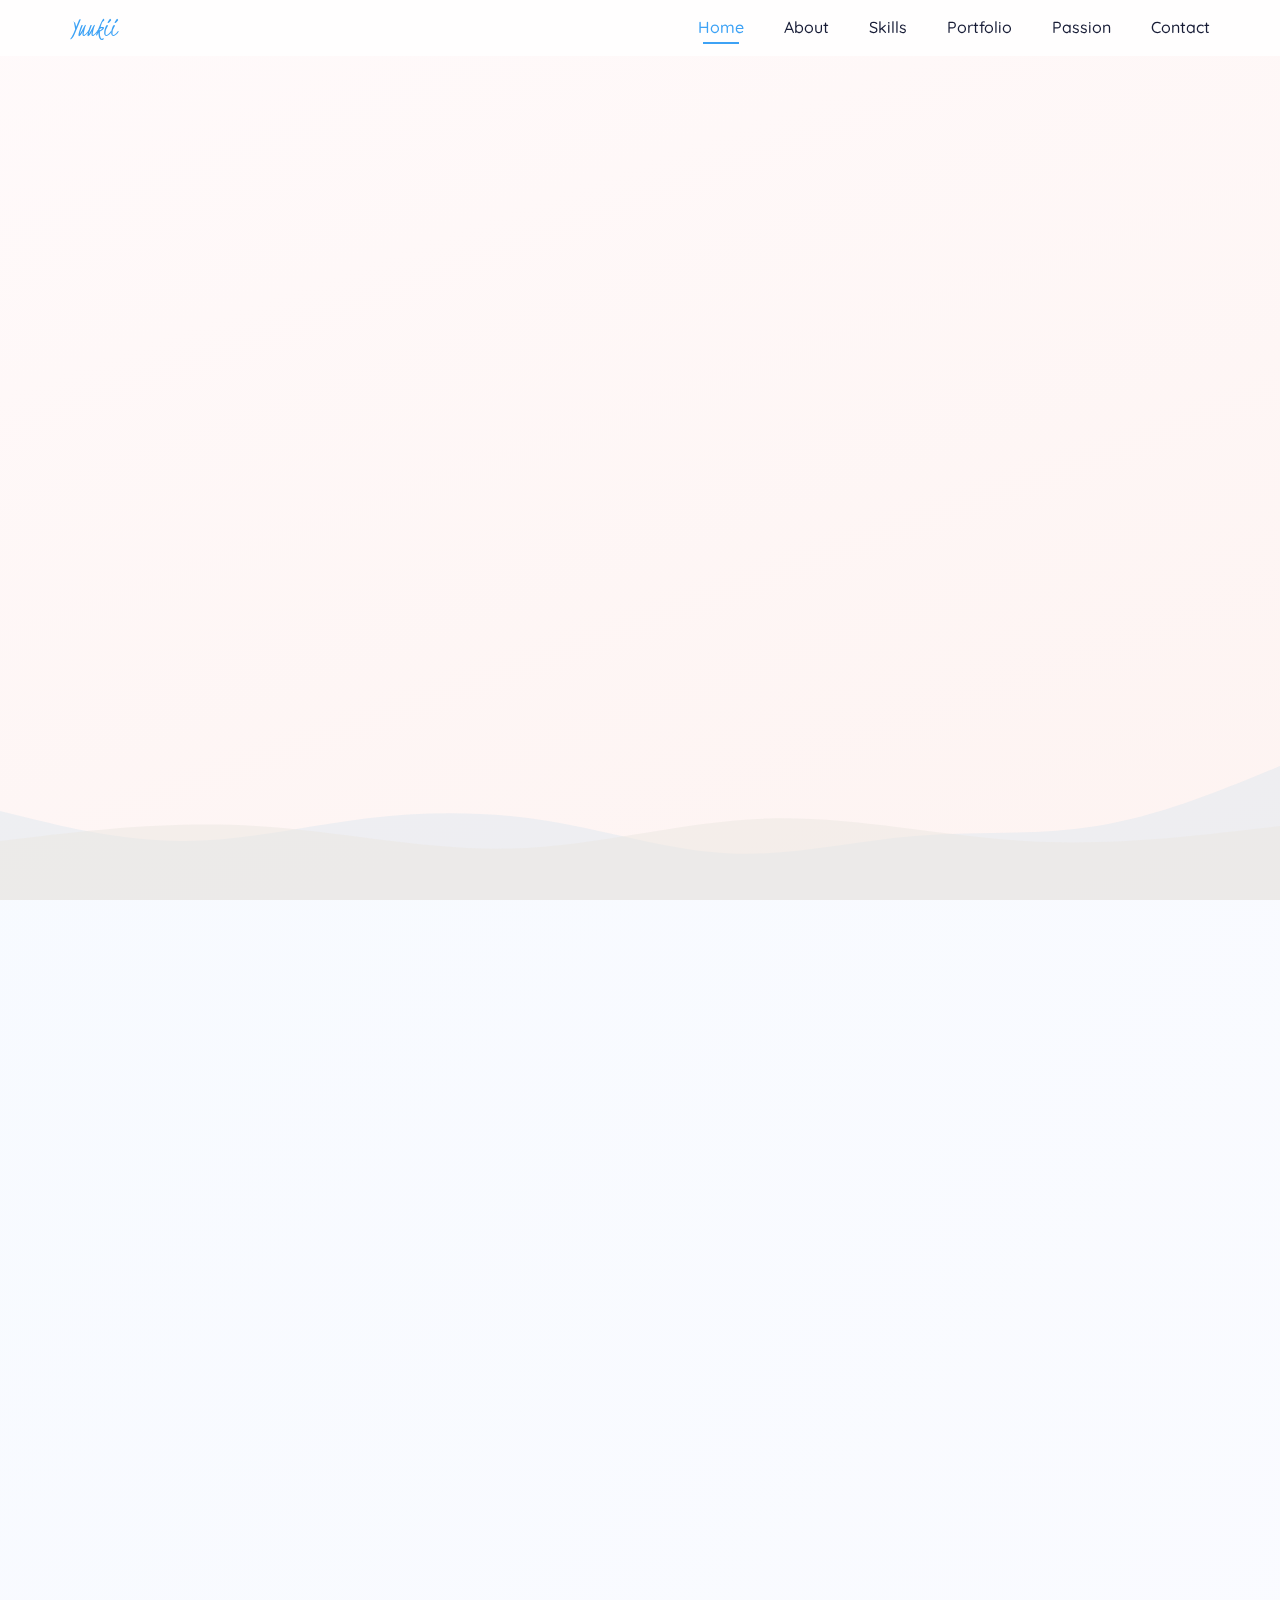
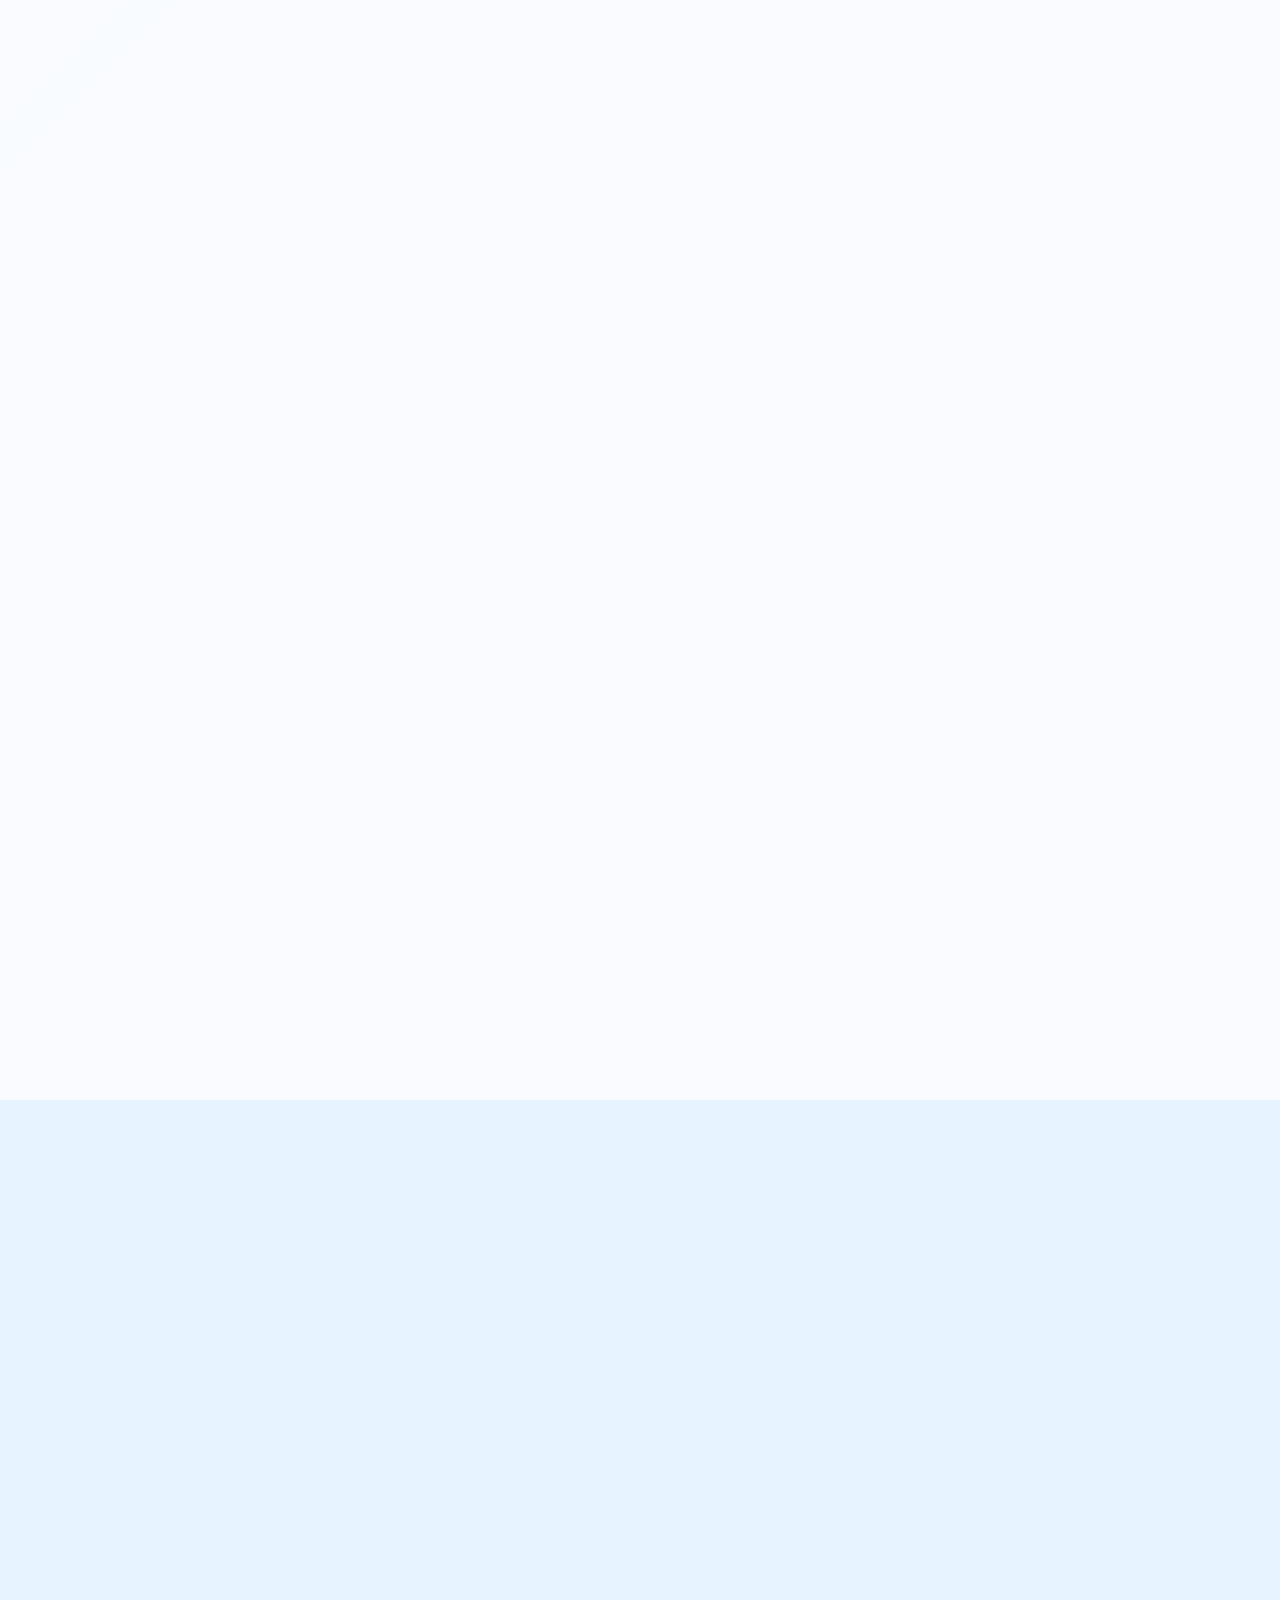
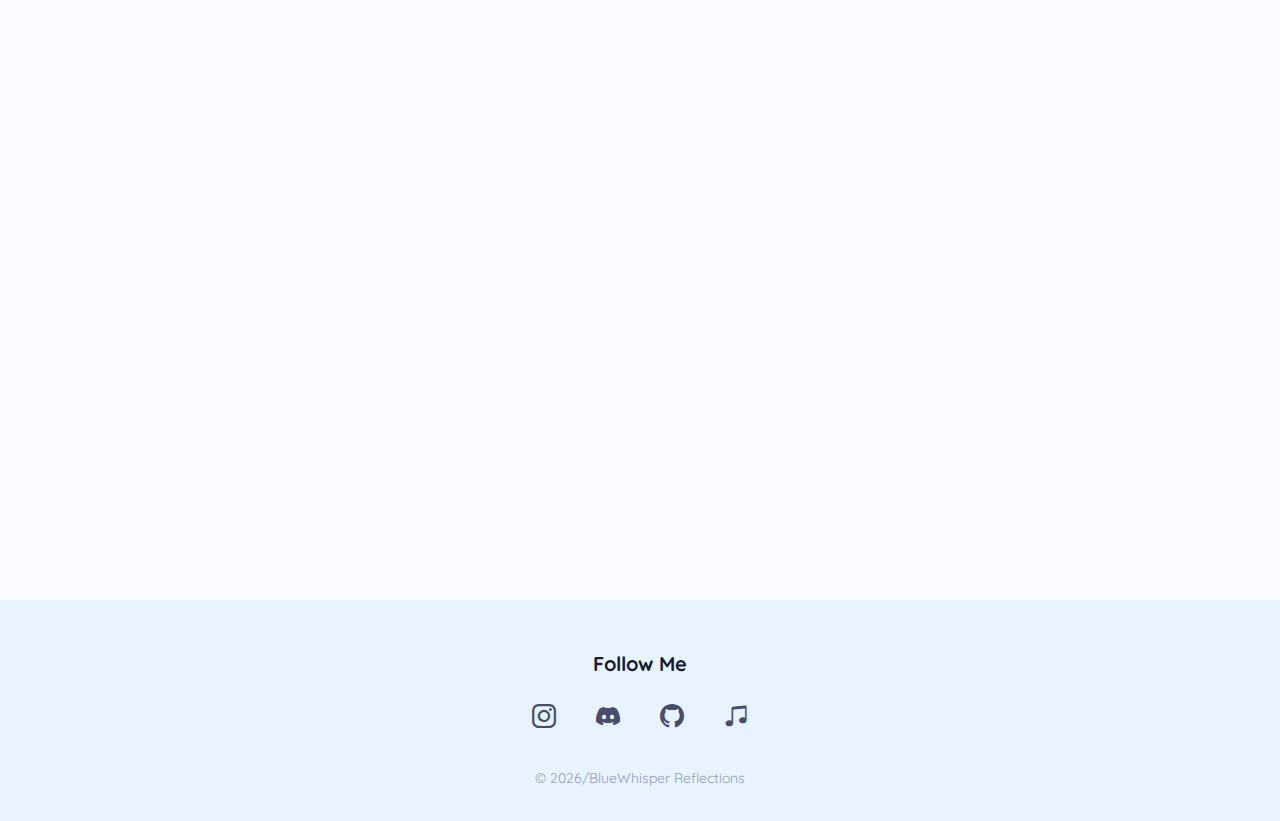
==== commit 7a5e6527: "Update index.html" ====
--- a/index.html
+++ b/index.html
@@ -182,7 +182,7 @@
                 </a>
             </div>
             <span class="footer-copy">
-                &copy; <span id="current-year"></span>//BlueWhisper Reflections   <br>
+                &copy; <span id="current-year"></span>/BlueWhisper Reflections   <br>
                 
             </span>
         </div>
--- a/style.css
+++ b/style.css
@@ -54,6 +54,11 @@
 
   --transition-smooth: all 0.4s cubic-bezier(0.25, 0.8, 0.25, 1);
   --transition-snap: all 0.2s ease-out;
+  /* Define menu transition duration */
+  --menu-transition-duration: 0.4s;
+  /* Define menu transition timing function */
+  --menu-timing-function: cubic-bezier(0.68, -0.55, 0.27, 1.55); /* Original ease */
+  /* Or try a standard ease: cubic-bezier(0.25, 0.1, 0.25, 1.0); */
 }
 
 @media screen and (min-width: 968px) {
@@ -109,13 +114,11 @@
   outline-offset: 2px;
   border-radius: 3px;
 }
-/* Remove default outline when :focus-visible is supported */
 *:focus:not(:focus-visible) {
   outline: none;
 }
-/* Specific focus for inputs/textarea */
 input:focus-visible, textarea:focus-visible {
-  outline: 3px solid var(--first-color-alt) !important; /* Use important if needed to override other styles */
+  outline: 3px solid var(--first-color-alt) !important;
   outline-offset: 1px;
 }
 
@@ -133,7 +136,7 @@
 .section {
   padding: 4.5rem 0 2rem;
   position: relative;
-  overflow-x: hidden; /* Prevent horizontal scrollbars from animations */
+  overflow-x: hidden;
 }
 
 .full-page-section {
@@ -153,7 +156,6 @@
     justify-content: center;
     align-items: center;
     flex-grow: 1;
-    /* Removed max-width here to allow specific sections to control their content width */
 }
 
 .about-container,
@@ -191,11 +193,11 @@
   font-weight: var(--font-medium);
   transition: var(--transition-smooth);
   box-shadow: 0 4px 10px hsla(var(--first-hue), var(--sat), var(--light), 0.3);
-  position: relative; /* Needed for ripple effect */
-  overflow: hidden; /* Needed for ripple effect */
+  position: relative;
+  overflow: hidden;
   cursor: pointer;
-  border: none; /* Ensure buttons don't have default borders */
-  -webkit-tap-highlight-color: transparent; /* Remove tap highlight on mobile */
+  border: none;
+  -webkit-tap-highlight-color: transparent;
 }
 .button:hover {
    background-color: var(--first-color-alt);
@@ -204,9 +206,8 @@
 }
 .button i { margin-left: var(--mb-0-5); vertical-align: middle; }
 
-/* Ensure buttons inside forms or other elements behave consistently */
 button.button {
-    appearance: none; /* Remove default system appearance */
+    appearance: none;
     -webkit-appearance: none;
 }
 
@@ -219,72 +220,101 @@
   left: 0;
   z-index: var(--z-fixed);
   transition: background-color 0.4s ease, box-shadow 0.4s ease;
-  /* Add backdrop-filter support */
   -webkit-backdrop-filter: blur(10px);
   backdrop-filter: blur(10px);
 }
 .header.scrolled {
-   background-color: hsla(var(--second-hue), 30%, 98%, 0.9); /* Slightly less transparent */
+   background-color: hsla(var(--second-hue), 30%, 98%, 0.9);
    box-shadow: 0 2px 8px hsla(var(--second-hue), 30%, 15%, 0.1);
-   -webkit-backdrop-filter: blur(15px); /* Increase blur slightly on scroll */
+   -webkit-backdrop-filter: blur(15px);
    backdrop-filter: blur(15px);
 }
 .navbar { height: var(--header-height); display: flex; justify-content: space-between; align-items: center; }
 .nav-logo { font-family: var(--title-font); font-size: 1.8rem; color: var(--first-color); font-weight: normal; }
 
 /* --- Mobile Navigation Menu --- */
-/* MODIFIED BASE .nav-menu */
+/* OPTIMIZED BASE .nav-menu */
 .nav-menu {
   position: fixed;
-  /* Keep original background/blur for the slide-in effect base, or change if desired */
-  background-color: hsla(var(--second-hue), 80%, 95%, 0.9);
-  -webkit-backdrop-filter: blur(15px);
-  backdrop-filter: blur(15px);
   top: 0;
-  right: -100%; /* Start off-screen */
-  /* REMOVED original width and max-width */
-  width: 100%; /* Set width to 100% */
-  height: 100%;
+  /* Change positioning from right to transform */
+  right: 0; /* Keep right: 0 */
+  width: 100%;
+  height: 100vh; /* Use vh for fullscreen */
+
+  /* Initial state: Off-screen and invisible */
+  transform: translateX(100%);
+  opacity: 0;
+  visibility: hidden;
+
+  /* Background (can be simple for closed state) */
+  background-color: var(--body-color); /* Start with solid */
+  /* Remove backdrop filter here if causing issues */
+  /* -webkit-backdrop-filter: blur(15px); */
+  /* backdrop-filter: blur(15px); */
+
   box-shadow: -2px 0 10px hsla(var(--second-hue), 30%, 15%, 0.1);
-  /* Padding will be handled by flex centering in .show-menu */
-  /* padding: 4rem 2rem 0; */
-  display: flex; /* Prepare for flex centering */
+  padding: 0; /* Reset padding, use flex centering */
+  display: flex;
   flex-direction: column;
   align-items: center;
-  justify-content: center; /* Center content vertically */
-  transition: right 0.4s cubic-bezier(0.68, -0.55, 0.27, 1.55); /* Keep transition */
-  z-index: calc(var(--z-fixed) + 1); /* Ensure it's above header */
-  overflow-y: auto; /* Add overflow auto for safety */
-}
-
-/* Original mobile styles for nav list/links/close (WHEN CLOSED or animating) */
-/* These are mostly overridden by .show-menu below when open */
+  justify-content: center;
+
+  /* Define transitions ON THE BASE ELEMENT for smooth open and close */
+  transition: transform var(--menu-transition-duration) var(--menu-timing-function),
+              opacity var(--menu-transition-duration) ease, /* Use standard ease for opacity */
+              visibility var(--menu-transition-duration) ease,
+              background-color var(--menu-transition-duration) ease; /* Optional: transition bg */
+              /* Add backdrop-filter here if you want to transition it */
+
+  z-index: calc(var(--z-fixed) + 1);
+  overflow-y: auto;
+}
+
+/* Add a delay to visibility transition when hiding */
+.nav-menu:not(.show-menu) {
+  transition: transform var(--menu-transition-duration) var(--menu-timing-function),
+              opacity var(--menu-transition-duration) ease,
+              /* Delay hiding visibility until transform/opacity are done */
+              visibility 0s ease var(--menu-transition-duration),
+              background-color var(--menu-transition-duration) ease;
+}
+
+/* Original mobile styles for nav list/links/close (apply when menu is visible) */
 .nav-list {
     display: flex;
     flex-direction: column;
     row-gap: 2rem;
-    /* Remove desktop-specific properties if they were here */
+    align-items: center; /* Center list items */
+    width: 100%; /* Ensure list takes width for centering */
+    padding: 2rem 0; /* Vertical padding */
+    margin: 0;
+    text-align: center;
 }
 .nav-link {
     color: var(--title-color);
     font-weight: var(--font-medium);
     transition: color var(--transition-snap);
     position: relative;
-    padding-bottom: 8px; /* Keep original padding */
+    padding-bottom: 8px;
+    font-size: var(--h2-font-size); /* Larger font size from fullscreen */
 }
 .nav-link:hover {
     color: var(--first-color);
 }
+
+/* Reposition close button for fullscreen (relative to .nav-menu) */
 .nav-close {
     position: absolute;
-    top: 1rem;
-    right: 1.25rem;
-    font-size: 1.8rem;
+    top: 1.5rem;
+    right: 1.5rem;
+    font-size: 2rem;
     color: var(--title-color);
     cursor: pointer;
     background: none;
     border: none;
     padding: 0.5rem;
+    z-index: 10; /* Ensure above links */
 }
 .nav-toggle {
     font-size: 1.5rem;
@@ -293,111 +323,61 @@
     background: none;
     border: none;
     padding: 0.5rem;
-    display: block; /* Ensure toggle is always visible on mobile */
-}
+    display: block; /* Keep toggle visible */
+}
+
+/* Underline for centered links */
 .nav-link::after {
     content: '';
     position: absolute;
-    bottom: 0;
-    left: 0;
-    width: 100%;
+    width: 80%;
     height: 2px;
     background-color: var(--first-color);
-    transform: scaleX(0);
-    transform-origin: left;
+    left: 50%;
+    bottom: 0;
+    transform: translateX(-50%) scaleX(0);
+    transform-origin: center;
     transition: transform 0.4s cubic-bezier(0.19, 1, 0.22, 1);
 }
 .nav-link.active-link {
     color: var(--first-color);
 }
 .nav-link.active-link::after {
-    transform: scaleX(1);
-}
-
-
-/* MODIFIED .nav-menu.show-menu Styles for FULLSCREEN */
+    transform: translateX(-50%) scaleX(1);
+}
+.nav-link:not(.active-link):hover::after {
+     transform: translateX(-50%) scaleX(0.6);
+}
+
+
+/* OPTIMIZED .nav-menu.show-menu State */
 .nav-menu.show-menu {
-  right: 0; /* Bring it on screen */
-  /* Ensure width/height are full screen */
-  width: 100%;
-  height: 100vh; /* Use viewport height */
-
-  /* Change background to solid */
-  background-color: var(--body-color); /* Or var(--container-color) for white */
-  /* Remove blur when solid */
-  -webkit-backdrop-filter: none;
-  backdrop-filter: none;
-
-  /* Use flex properties defined in the base .nav-menu for centering */
-  padding: 0; /* Remove padding, rely on justify-content */
-}
-
-/* Adjustments needed for the centered list inside the fullscreen menu */
-.nav-menu.show-menu .nav-list {
-  display: flex; /* Ensure flex properties */
-  flex-direction: column;
-  align-items: center; /* Center items horizontally */
-  justify-content: center; /* Center vertically */
-  row-gap: 2.5rem; /* Increase gap */
-  text-align: center; /* Center text */
-  width: auto; /* Let content determine width */
-  padding: 2rem 0; /* Add some vertical padding */
-  margin: 0; /* Reset margin */
-}
-
-.nav-menu.show-menu .nav-link {
-  font-size: var(--h2-font-size); /* Make links larger */
-  color: var(--title-color); /* Ensure link color contrasts with new bg */
-  padding-bottom: 10px; /* Adjust padding */
-  font-weight: var(--font-medium); /* Ensure font weight is set */
-  /* Ensure no desktop styles are leaking */
-  position: relative; /* Needed for ::after */
-}
-.nav-menu.show-menu .nav-link:hover {
-   color: var(--first-color);
-}
-.nav-menu.show-menu .nav-link.active-link {
-   color: var(--first-color); /* Ensure active color */
-}
-
-/* Adjust underline position/style for larger centered links */
-.nav-menu.show-menu .nav-link::after {
-    content: '';
-    position: absolute;
-    width: 80%; /* Underline width relative to link */
-    height: 2px;
-    background-color: var(--first-color);
-    left: 50%; /* Center the underline */
-    bottom: 0; /* Position at the bottom */
-    transform: translateX(-50%) scaleX(0); /* Start scaled down and centered */
-    transform-origin: center; /* Scale from center */
-    transition: transform 0.4s cubic-bezier(0.19, 1, 0.22, 1);
-}
-.nav-menu.show-menu .nav-link.active-link::after {
-    transform: translateX(-50%) scaleX(1); /* Scale up from center */
-}
-.nav-menu.show-menu .nav-link:not(.active-link):hover::after {
-     transform: translateX(-50%) scaleX(0.6); /* Hover effect */
-}
-
-/* Reposition close button for fullscreen */
-.nav-menu.show-menu .nav-close {
-  position: absolute; /* Position relative to .nav-menu */
-  top: 1.5rem; /* Adjust position */
-  right: 1.5rem;
-  font-size: 2rem; /* Make it larger */
-  color: var(--title-color); /* Ensure visibility */
-  cursor: pointer;
-  background: none;
-  border: none;
-  padding: 0.5rem;
-  z-index: 10; /* Ensure it's above links */
-}
+  /* Bring on screen and make visible */
+  transform: translateX(0%);
+  opacity: 1;
+  visibility: visible;
+
+  /* Ensure solid background when open */
+  background-color: var(--body-color);
+  /* Explicitly remove filter if it was on base */
+  /* -webkit-backdrop-filter: none; */
+  /* backdrop-filter: none; */
+
+  /* Reset transition delay for visibility when opening */
+  transition: transform var(--menu-transition-duration) var(--menu-timing-function),
+              opacity var(--menu-transition-duration) ease,
+              visibility 0s ease 0s, /* No delay when showing */
+              background-color var(--menu-transition-duration) ease;
+}
+
+/* No extra styles needed for .nav-menu.show-menu .nav-list or .nav-link */
+/* as they are now handled by the base styles when the menu is visible */
+
 /* --- End Mobile Navigation Menu --- */
 
 
 .hero { position: relative; overflow: hidden; background: linear-gradient(160deg, var(--hero-bg-start), var(--hero-bg-end)); text-align: center; }
-.hero-container { z-index: 2; position: relative; padding-top: 2rem; padding-bottom: 4rem; /* Add padding within container */}
+.hero-container { z-index: 2; position: relative; padding-top: 2rem; padding-bottom: 4rem; }
 .hero-content { max-width: 600px; margin: 0 auto; }
 .hero-title { font-family: var(--title-font); font-size: calc(var(--biggest-font-size) * 1.8); line-height: 1.1; color: var(--first-color-alt); margin-bottom: var(--mb-0-5); font-weight: normal; }
 .hero-subtitle { font-size: var(--h2-font-size); font-weight: var(--font-light); color: var(--title-color); margin-bottom: var(--mb-1); letter-spacing: 1px; }
@@ -406,21 +386,19 @@
 
 .hero-wave-container {
   position: absolute;
-  bottom: -1px; /* Prevent gaps */
+  bottom: -1px;
   left: 0;
   width: 100%;
   z-index: 1;
   overflow: hidden;
-  line-height: 0; /* Prevent extra space below SVG */
+  line-height: 0;
 }
 
 .hero-svg-wave {
-  display: block; /* Remove potential inline spacing */
+  display: block;
   width: 100%;
   height: auto;
-  max-height: 150px; /* Control wave height */
-  /* Consider reducing animation intensity if it causes performance issues */
-  /* animation: svg-wave-bob 8s ease-in-out infinite alternate; */
+  max-height: 150px;
 }
 
 @keyframes svg-wave-bob {
@@ -434,23 +412,23 @@
 
 #about {
     background: linear-gradient(-45deg,
-        hsla(var(--first-hue), var(--sat), var(--light), 0.3), /* Softer gradient */
+        hsla(var(--first-hue), var(--sat), var(--light), 0.3),
         hsla(var(--first-hue), var(--sat), 95%, 0.4),
         hsla(var(--second-hue), 100%, 99%, 0.5),
         hsla(var(--first-hue), 90%, 97%, 0.3)
     );
     background-size: 300% 300%;
-    animation: gradient-wave 15s ease infinite; /* Slower animation */
+    animation: gradient-wave 15s ease infinite;
     color: var(--text-color);
 }
-#about .container { /* Ensure container content is above background */
+#about .container {
     position: relative;
     z-index: 2;
 }
 #about .section-title,
 #about .section-subtitle,
 #about .about-text p {
-   color: var(--text-color); /* Ensure text color contrasts with background */
+   color: var(--text-color);
 }
 #about .section-title { color: var(--title-color); }
 
@@ -463,9 +441,9 @@
 .skills-container {
    grid-template-columns: repeat(auto-fit, minmax(220px, 1fr));
    gap: 2rem;
-   max-width: 800px; /* Constrain width */
+   max-width: 800px;
    margin: 0 auto;
-   width: 100%; /* Ensure it takes container width */
+   width: 100%;
 }
 .skill-card {
     background-color: var(--container-color);
@@ -473,11 +451,11 @@
     border-radius: 1rem;
     text-align: center;
     border: 1px solid var(--border-color);
-    transition: transform 0.3s ease, box-shadow 0.3s ease, border-color 0.3s ease; /* Smoother transitions */
-    box-shadow: 0 4px 10px hsla(var(--second-hue), 20%, 80%, 0.2); /* Subtler shadow */
+    transition: transform 0.3s ease, box-shadow 0.3s ease, border-color 0.3s ease;
+    box-shadow: 0 4px 10px hsla(var(--second-hue), 20%, 80%, 0.2);
 }
 .skill-card:hover {
-    transform: translateY(-8px) scale(1.02); /* Add slight scale */
+    transform: translateY(-8px) scale(1.02);
     box-shadow: 0 10px 25px hsla(var(--first-hue), 30%, 70%, 0.3);
     border-color: var(--first-color);
 }
@@ -505,14 +483,13 @@
 .music-bars span {
     display: inline-block;
     width: 5px;
-    height: 100%; /* Use height instead of scale for animation */
-    max-height: 60px; /* Match container height */
+    height: 100%;
+    max-height: 60px;
     background-color: var(--first-color);
     border-radius: 2px;
     animation: animate-bars 1.2s infinite ease-in-out alternate;
     transform-origin: bottom;
 }
-/* Apply background colors directly */
 .music-bars span:nth-child(1) { animation-delay: -1.1s; background-color: hsl(var(--first-hue), var(--sat), 75%); }
 .music-bars span:nth-child(2) { animation-delay: -0.9s; }
 .music-bars span:nth-child(3) { animation-delay: -0.7s; background-color: hsl(var(--first-hue), var(--sat), 65%); }
@@ -521,7 +498,6 @@
 .music-bars span:nth-child(6) { animation-delay: -0.1s; }
 .music-bars span:nth-child(7) { animation-delay: -0.6s; background-color: hsl(var(--first-hue), var(--sat), 80%); }
 
-/* Animate height instead of scaleY for potentially smoother results */
 @keyframes animate-bars {
     0% { height: 10%; }
     25% { height: 100%; }
@@ -535,19 +511,18 @@
    max-width: 550px;
    margin: 0 auto;
    width: 100%;
-   display: grid; /* Use grid layout for form */
-   gap: var(--mb-1-5); /* Spacing between elements */
+   display: grid;
+   gap: var(--mb-1-5);
 }
 
 .contact-group {
    position: relative;
-   /* Remove margin-bottom, use grid gap instead */
 }
 
 .contact-input {
   position: relative;
   width: 100%;
-  padding: 1rem 1rem 0.5rem 0; /* Adjust padding */
+  padding: 1rem 1rem 0.5rem 0;
   border: none;
   border-bottom: 1px solid var(--border-color);
   background: none;
@@ -556,25 +531,21 @@
   font-family: var(--body-font);
   outline: none;
   transition: border-color 0.3s ease;
-  z-index: 1; /* Input above label initially */
-}
-
-/* Remove browser default appearance */
+  z-index: 1;
+}
+
 .contact-input, textarea.contact-input {
     appearance: none;
     -webkit-appearance: none;
-    border-radius: 0; /* Remove default rounding on mobile */
-}
-
-
-/* Make placeholder visible until focused or filled */
+    border-radius: 0;
+}
+
 .contact-input::placeholder {
   color: var(--text-color-light);
-  opacity: 0; /* Hide initially, fade in with label */
+  opacity: 0;
   transition: opacity 0.3s ease;
 }
 .contact-input:placeholder-shown + .contact-label {
-    /* Keep label in input position when placeholder is shown */
     top: 0.9rem;
     font-size: var(--normal-font-size);
     color: var(--text-color-light);
@@ -583,18 +554,17 @@
 
 .contact-label {
   position: absolute;
-  top: -0.5rem; /* Start in the 'raised' position */
+  top: -0.5rem;
   left: 0;
-  color: var(--first-color); /* Start with focus color */
+  color: var(--first-color);
   font-size: var(--small-font-size);
   transition: all 0.3s ease;
   pointer-events: none;
-  z-index: 2; /* Label above input when raised */
-  background-color: var(--body-color); /* Match page background */
-  padding: 0 0.25rem; /* Create space around text */
-}
-
-/* When input is focused OR not empty, keep label raised */
+  z-index: 2;
+  background-color: var(--body-color);
+  padding: 0 0.25rem;
+}
+
 .contact-input:focus + .contact-label,
 .contact-input:not(:placeholder-shown) + .contact-label {
   top: -0.5rem;
@@ -604,12 +574,10 @@
   z-index: 2;
 }
 
-/* Fade in placeholder text only when label is raised */
 .contact-input:focus::placeholder,
 .contact-input:not(:placeholder-shown)::placeholder {
   opacity: 1;
 }
-
 
 .contact-input:focus {
   border-bottom-color: var(--first-color);
@@ -619,16 +587,15 @@
   height: 100px;
   resize: vertical;
   line-height: 1.5;
-  padding-top: 1.5rem; /* More padding for textarea */
-}
-
-/* Adjust textarea label position */
+  padding-top: 1.5rem;
+}
+
 textarea.contact-input:placeholder-shown + .contact-label {
-    top: 1rem; /* Align with textarea text */
+    top: 1rem;
 }
 textarea.contact-input:focus + .contact-label,
 textarea.contact-input:not(:placeholder-shown) + .contact-label {
-  top: -0.5rem; /* Raise label like other inputs */
+  top: -0.5rem;
 }
 
 
@@ -636,61 +603,58 @@
    display: block;
    font-size: var(--small-font-size);
    color: hsl(0, 70%, 60%);
-   margin-top: var(--mb-0-5); /* Space above error */
-   min-height: 1.2em; /* Prevent layout shifts */
+   margin-top: var(--mb-0-5);
+   min-height: 1.2em;
    text-align: left;
-   padding-left: 0; /* Align with input */
+   padding-left: 0;
 }
 .contact-input.invalid { border-bottom-color: hsl(0, 70%, 60%); }
-.contact-input.invalid + .contact-label { color: hsl(0, 70%, 60%); } /* Change label color on error */
+.contact-input.invalid + .contact-label { color: hsl(0, 70%, 60%); }
 
 .form-status-message {
-   /* Remove margin-bottom, use grid gap */
    font-size: var(--normal-font-size);
    font-weight: var(--font-medium);
-   min-height: 1.5em; /* Prevent layout shifts */
+   min-height: 1.5em;
    text-align: center;
-   grid-column: 1 / -1; /* Span full width in grid */
+   grid-column: 1 / -1;
 }
 .form-status-message.success { color: hsl(140, 70%, 45%); }
 .form-status-message.error { color: hsl(0, 70%, 60%); }
 
-/* Span textarea and button across grid if needed */
-.contact-area { grid-column: 1 / -1; } /* Span full width */
+.contact-area { grid-column: 1 / -1; }
 #form-status { grid-column: 1 / -1; }
-.contact-button { grid-column: 1 / -1; justify-self: center; /* Center button */ }
-
-
-.footer { background-color: var(--first-color-light); padding: 3rem 0 2rem; margin-top: auto; /* Push footer down if content is short */ text-align: center; }
+.contact-button { grid-column: 1 / -1; justify-self: center; }
+
+
+.footer { background-color: var(--first-color-light); padding: 3rem 0 2rem; margin-top: auto; text-align: center; }
 .footer-container { max-width: var(--container-max-width); margin: 0 auto; padding: 0 1.5rem; }
 .footer-title { font-size: var(--h3-font-size); color: var(--title-color); margin-bottom: var(--mb-1); }
 .footer-social { display: flex; justify-content: center; column-gap: 1.5rem; margin-bottom: var(--mb-2); }
 .footer-social-link {
    font-size: 1.5rem;
    color: var(--text-color);
-   transition: transform 0.3s ease, color 0.3s ease; /* Smooth transition */
-   display: inline-flex; /* Use flex for alignment */
+   transition: transform 0.3s ease, color 0.3s ease;
+   display: inline-flex;
    align-items: center;
    justify-content: center;
    width: 40px;
    height: 40px;
    border-radius: 50%;
-   position: relative; /* For ripple */
-   overflow: hidden; /* For ripple */
-   -webkit-tap-highlight-color: transparent; /* Remove tap highlight */
-}
-.footer-social-link:hover { color: var(--first-color); transform: translateY(-3px) scale(1.1); } /* Add scale on hover */
+   position: relative;
+   overflow: hidden;
+   -webkit-tap-highlight-color: transparent;
+}
+.footer-social-link:hover { color: var(--first-color); transform: translateY(-3px) scale(1.1); }
 .footer-copy { font-size: var(--small-font-size); color: var(--text-color-light); display: block; margin-top: var(--mb-1-5); line-height: 1.5; }
 
-/* Ripple effect styles */
 .ripple {
   position: absolute;
   border-radius: 50%;
   background-color: rgba(255, 255, 255, 0.6);
   transform: scale(0);
   animation: ripple-animation 0.6s linear;
-  pointer-events: none; /* Important */
-  z-index: 1; /* Ensure ripple is visually inside the button */
+  pointer-events: none;
+  z-index: 1;
 }
 
 @keyframes ripple-animation {
@@ -704,13 +668,13 @@
 .scroll-up {
     position: fixed;
     right: 1rem;
-    bottom: -20%; /* Start further down */
-    background-color: hsla(var(--first-hue), var(--sat), var(--light), 0.8); /* Slightly transparent */
-    opacity: 0; /* Start hidden */
+    bottom: -20%;
+    background-color: hsla(var(--first-hue), var(--sat), var(--light), 0.8);
+    opacity: 0;
     padding: .4rem .6rem;
     border-radius: .4rem;
     z-index: var(--z-tooltip);
-    transition: bottom .4s ease, opacity .4s ease, background-color .3s ease, transform .3s ease; /* Added transform */
+    transition: bottom .4s ease, opacity .4s ease, background-color .3s ease, transform .3s ease;
     display: inline-flex;
     align-items: center;
     justify-content: center;
@@ -721,37 +685,29 @@
 .scroll-up:hover {
     background-color: var(--first-color-alt);
     opacity: 1;
-    transform: translateY(-3px); /* Add hover effect */
-}
-.scroll-up i { font-size: 1.2rem; color: #fff; display: block; /* Ensure icon is block */ }
-/* Show scroll button */
+    transform: translateY(-3px);
+}
+.scroll-up i { font-size: 1.2rem; color: #fff; display: block; }
 .show-scroll {
     bottom: 3rem;
     opacity: 1;
 }
 
 
-/* Scrollbar Styles (Note: -webkit- only works in Chrome, Safari, new Edge, Opera) */
-/* For Firefox, consider using scrollbar-width and scrollbar-color if needed */
 ::-webkit-scrollbar {
    width: .60rem;
-   background-color: hsl(var(--second-hue), 8%, 90%); /* Lighter track */
+   background-color: hsl(var(--second-hue), 8%, 90%);
    border-radius: .5rem;
 }
 ::-webkit-scrollbar-thumb {
    background-color: hsl(var(--second-hue), 8%, 65%);
    border-radius: .5rem;
-   border: 2px solid hsl(var(--second-hue), 8%, 90%); /* Match track color for border */
+   border: 2px solid hsl(var(--second-hue), 8%, 90%);
    transition: background-color 0.3s ease;
 }
 ::-webkit-scrollbar-thumb:hover {
    background-color: hsl(var(--second-hue), 8%, 55%);
 }
-/* Basic Firefox scrollbar styling (optional) */
-/* html {
-    scrollbar-width: thin;
-    scrollbar-color: hsl(var(--second-hue), 8%, 65%) hsl(var(--second-hue), 8%, 90%);
-} */
 
 
 /* Scroll Animation Base */
@@ -759,17 +715,15 @@
    opacity: 0;
    transform: translateY(30px);
    transition: opacity 0.6s ease-out, transform 0.6s ease-out;
-   will-change: opacity, transform; /* Optimize animation */
+   will-change: opacity, transform;
 }
 .animate-on-scroll.is-visible {
    opacity: 1;
    transform: translateY(0);
 }
-/* Stagger animations for skills cards */
 .skills-container .animate-on-scroll.stagger:nth-child(1) { transition-delay: 0.1s; }
 .skills-container .animate-on-scroll.stagger:nth-child(2) { transition-delay: 0.2s; }
 .skills-container .animate-on-scroll.stagger:nth-child(3) { transition-delay: 0.3s; }
-/* Add more if needed */
 
 
 /* Initial Load Animation */
@@ -793,73 +747,77 @@
 
 /* For very small devices */
 @media screen and (max-width: 370px) {
-  :root { /* Adjust font sizes */
+  :root {
       --biggest-font-size: 2rem;
       --h1-font-size: 1.5rem;
       --h2-font-size: 1.1rem;
       --normal-font-size: .875rem;
       --small-font-size: .75rem;
   }
-  .container { margin-left: var(--mb-1); margin-right: var(--mb-1); padding-left: 1rem; padding-right: 1rem; } /* Less padding */
-  /* Adjust nav-menu width/max-width if needed for very small screens */
-  /* .nav-menu { width: 90%; max-width: 260px; } */
+  .container { margin-left: var(--mb-1); margin-right: var(--mb-1); padding-left: 1rem; padding-right: 1rem; }
   .hero-title { font-size: calc(var(--biggest-font-size) * 1.5); }
-  .skills-container { grid-template-columns: 1fr; /* Stack skills vertically */ }
+  .skills-container { grid-template-columns: 1fr; }
   .footer-social { column-gap: 1rem; }
 }
 
 /* For small devices */
 @media screen and (min-width: 576px) {
-  .skills-container { grid-template-columns: repeat(auto-fit, minmax(200px, 1fr)); /* Adjust minmax */}
-  .about-content { text-align: center; } /* Center align container */
-  .about-text { text-align: left; display: inline-block; max-width: 500px; /* Constrain width */}
+  .skills-container { grid-template-columns: repeat(auto-fit, minmax(200px, 1fr)); }
+  .about-content { text-align: center; }
+  .about-text { text-align: left; display: inline-block; max-width: 500px; }
   .passion-content { text-align: center; }
   .passion-content p { text-align: left; display: inline-block; max-width: 500px;}
 
-  /* Adjust contact form layout for wider small screens */
   .contact-form {
-      grid-template-columns: 1fr 1fr; /* Two columns */
+      grid-template-columns: 1fr 1fr;
       column-gap: 1.5rem;
-      row-gap: var(--mb-2); /* Consistent row gap */
-      max-width: 600px; /* Slightly wider form */
-  }
-  .contact-area { grid-column: 1 / -1; } /* Span full width */
+      row-gap: var(--mb-2);
+      max-width: 600px;
+  }
+  .contact-area { grid-column: 1 / -1; }
   #form-status { grid-column: 1 / -1; }
-  .contact-button { grid-column: 1 / -1; justify-self: center; width: auto; } /* Center button */
-}
-
-/* For medium devices (Tablets) - THIS IS WHERE DESKTOP NAV STYLES BEGIN */
+  .contact-button { grid-column: 1 / -1; justify-self: center; width: auto; }
+}
+
+/* For medium devices (Tablets) - DESKTOP NAV STYLES BEGIN */
 @media screen and (min-width: 768px) {
   /* Reset body overflow if window resized while menu was open */
   body.nav-open {
       overflow: auto;
   }
 
-  .nav-toggle, .nav-close { display: none; } /* Hide mobile menu controls */
+  .nav-toggle, .nav-close { display: none; }
 
   /* --- Desktop Navigation Menu Styles --- */
   /* Reset mobile styles completely */
   .nav-menu {
       position: static;
-      background-color: transparent;
+      background-color: transparent; /* Reset background */
       backdrop-filter: none;
       -webkit-backdrop-filter: none;
       box-shadow: none;
-      width: auto; /* Crucial Reset */
-      height: auto; /* Crucial Reset */
+      width: auto;
+      height: auto;
       padding: 0;
+      /* Reset transform, opacity, visibility */
+      transform: none;
+      opacity: 1;
+      visibility: visible;
+      /* Reset transition */
       transition: none;
-      right: auto; /* Crucial Reset */
-      display: block;
-      overflow-y: visible; /* Crucial Reset */
-      flex-direction: row; /* Reset flex direction */
-      justify-content: flex-end; /* Reset justification */
-      align-items: center; /* Reset alignment */
-      max-width: none; /* Reset max-width */
+      right: auto; /* Ensure right is reset */
+      display: block; /* Keep display block? Might need flex depending on content */
+      overflow-y: visible;
+      flex-direction: row;
+      justify-content: flex-end;
+      align-items: center;
+      max-width: none;
   }
 
   /* Also explicitly reset .show-menu state for desktop */
   .nav-menu.show-menu {
+      /* Should inherit all the above resets */
+      /* Re-declare just in case, mirroring the .nav-menu reset */
       position: static;
       background-color: transparent;
       backdrop-filter: none;
@@ -868,6 +826,9 @@
       width: auto;
       height: auto;
       padding: 0;
+      transform: none;
+      opacity: 1;
+      visibility: visible;
       transition: none;
       right: auto;
       display: block;
@@ -883,22 +844,21 @@
       flex-direction: row;
       column-gap: 2.5rem;
       align-items: center;
-      text-align: left; /* Reset text align */
-      width: auto; /* Reset width */
-      padding: 0; /* Reset padding */
-      row-gap: 0; /* Reset row gap */
-      margin: 0; /* Reset margin */
-      /* Ensure display is correct */
-      display: flex;
+      text-align: left;
+      width: auto;
+      padding: 0;
+      row-gap: 0;
+      margin: 0;
+      display: flex; /* Use flex for horizontal layout */
   }
 
   /* Desktop Nav Links */
   .nav-link {
       font-size: var(--normal-font-size); /* Reset font size */
       padding-bottom: 5px;
-      color: var(--title-color); /* Ensure correct color */
-      font-weight: var(--font-medium); /* Ensure weight */
-      position: relative; /* Keep relative positioning */
+      color: var(--title-color);
+      font-weight: var(--font-medium);
+      position: relative;
   }
    .nav-link:hover {
       color: var(--first-color);
@@ -908,20 +868,20 @@
   .nav-link::after {
       content: '';
       position: absolute;
-      transform-origin: center; /* Underline from center */
-      bottom: -2px; /* Position underline below text */
-      left: 10%; /* Adjust position/width */
+      transform-origin: center;
+      bottom: -2px;
+      left: 10%;
       width: 80%;
       height: 2px;
       background-color: var(--first-color);
       transform: scaleX(0); /* Reset transform */
       transition: transform 0.4s cubic-bezier(0.19, 1, 0.22, 1);
   }
-  .nav-link.active-link { color: var(--first-color); } /* Active link color */
+  .nav-link.active-link { color: var(--first-color); }
 
   .nav-link.active-link::after {
        transform: scaleX(1);
-       transform-origin: center; /* Ensure origin is center */
+       transform-origin: center;
   }
    .nav-link:not(.active-link):hover::after {
       transform: scaleX(0.6);
@@ -929,37 +889,36 @@
    }
   /* --- End Desktop Navigation --- */
 
-  body { font-size: var(--normal-font-size); } /* Restore base font size */
+  body { font-size: var(--normal-font-size); }
   .section { padding: 6rem 0 3rem; }
   .full-page-section { padding-top: calc(var(--header-height) + 2rem); padding-bottom: 4rem; }
   .section-subtitle { margin-bottom: var(--mb-2-5); }
 
   .hero-container { padding-top: 4rem; padding-bottom: 6rem; }
-  .hero-title { font-size: calc(var(--biggest-font-size) * 1.8); } /* Adjust hero title size */
+  .hero-title { font-size: calc(var(--biggest-font-size) * 1.8); }
 
   .skills-container { grid-template-columns: repeat(3, 1fr); max-width: 900px; }
   .skill-card { padding: 2.5rem 2rem; }
 
-  .scroll-up { right: 1.5rem; bottom: 4rem; } /* Adjust scroll-up position */
-  .show-scroll { bottom: 4rem; } /* Match show position */
+  .scroll-up { right: 1.5rem; bottom: 4rem; }
+  .show-scroll { bottom: 4rem; }
 }
 
 /* For large devices */
 @media screen and (min-width: 1024px) {
   .container {
-     max-width: 968px; /* Slightly constrain container */
-     padding-left: 0; /* Remove padding if max-width handles spacing */
+     max-width: 968px;
+     padding-left: 0;
      padding-right: 0;
   }
   .hero-description { max-width: 500px; }
-  .hero-title { font-size: calc(var(--biggest-font-size) * 2); } /* Larger hero title */
-
-  /* Adjust padding for larger screens */
+  .hero-title { font-size: calc(var(--biggest-font-size) * 2); }
+
    .section { padding: 7rem 0 4rem; }
    .full-page-section { padding-top: calc(var(--header-height) + 3rem); padding-bottom: 5rem; }
 }
 
 /* For extra large devices */
 @media screen and (min-width: 1200px) {
-    .container { max-width: 1140px; /* Restore wider container */ }
-}
+    .container { max-width: 1140px; }
+}
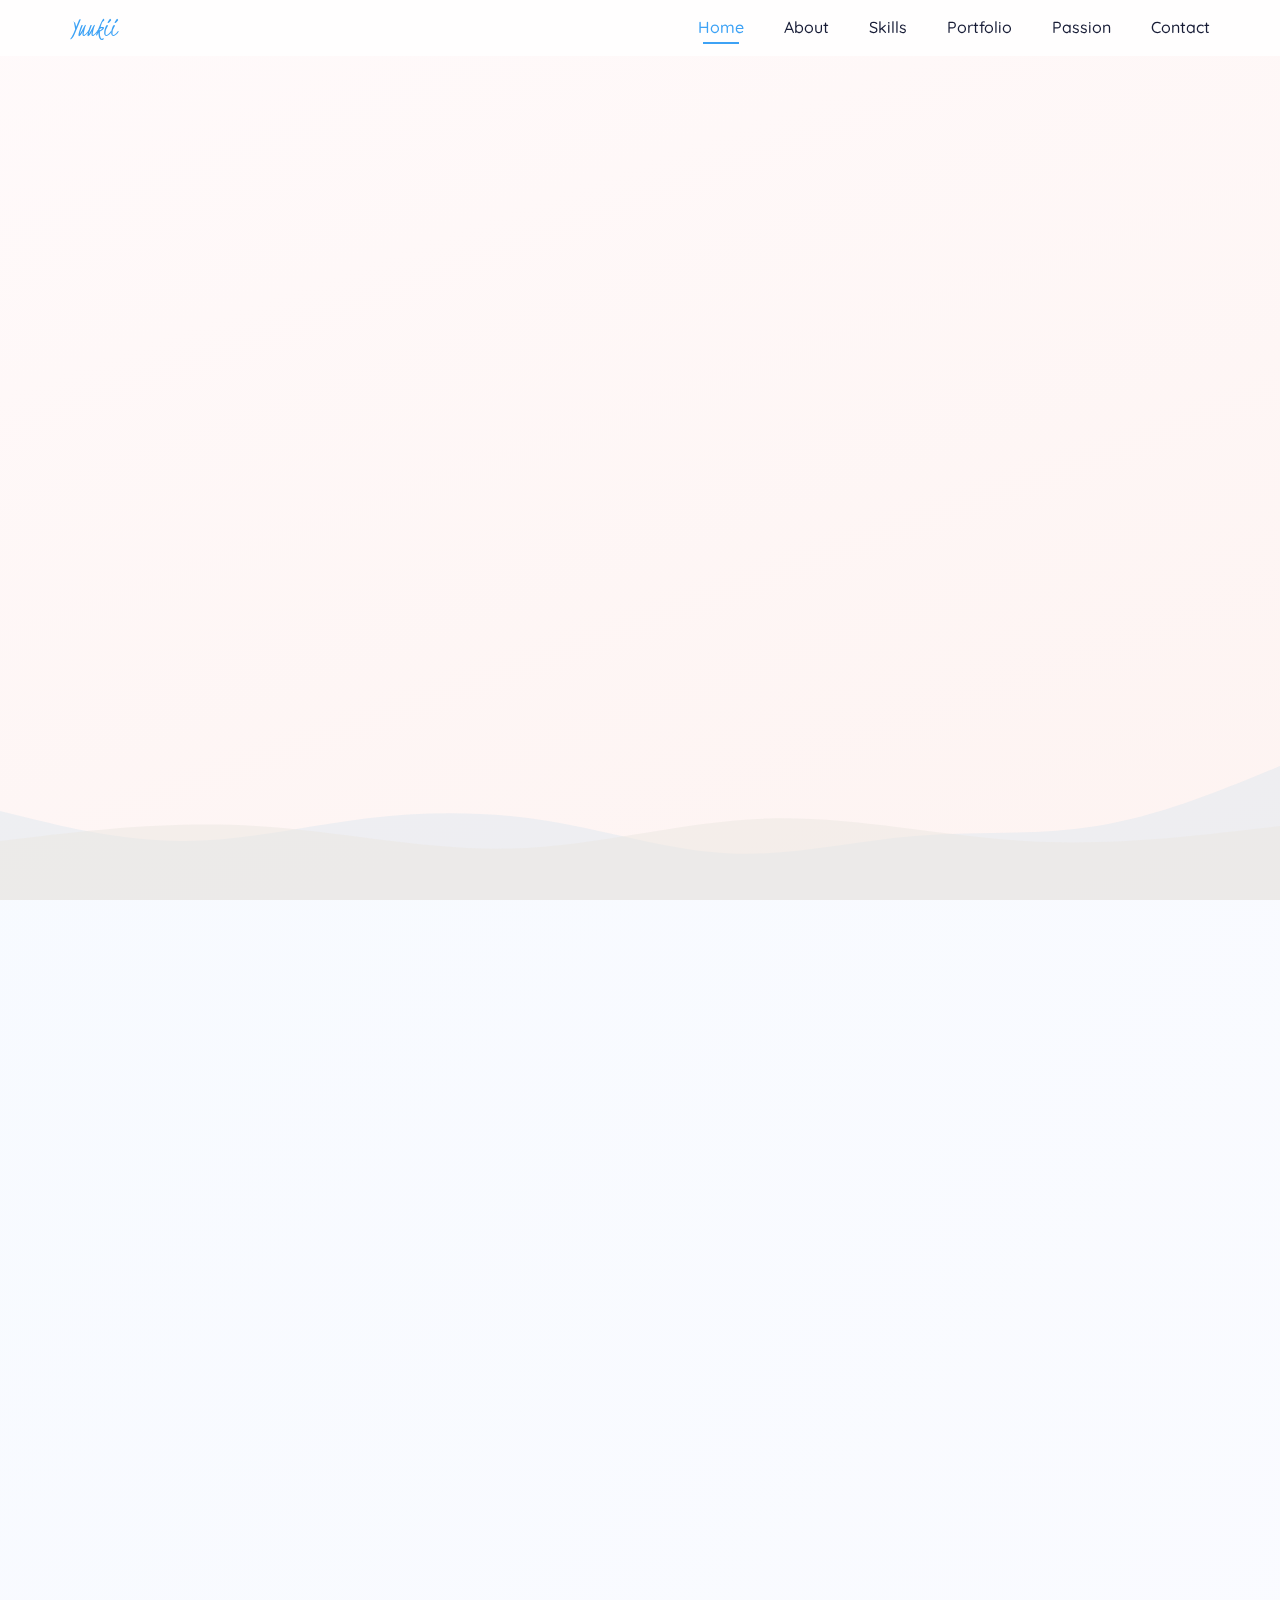
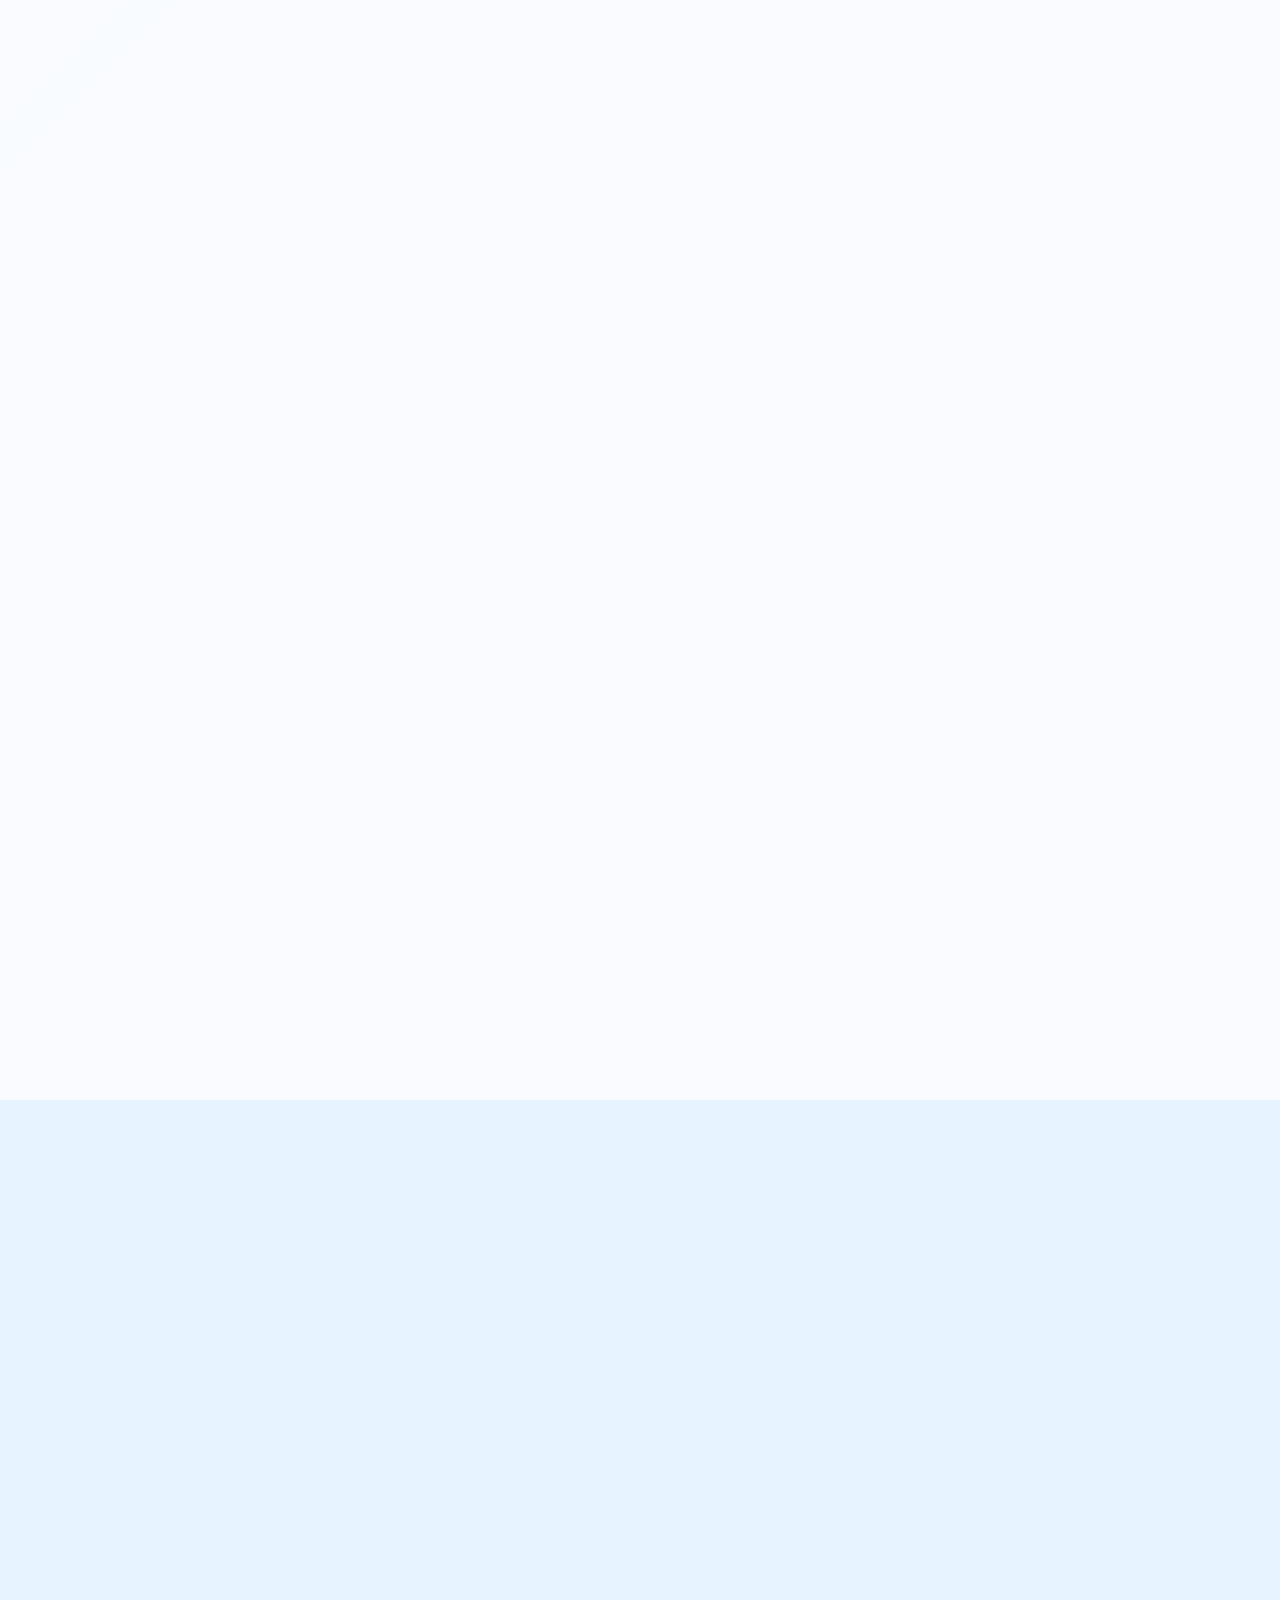
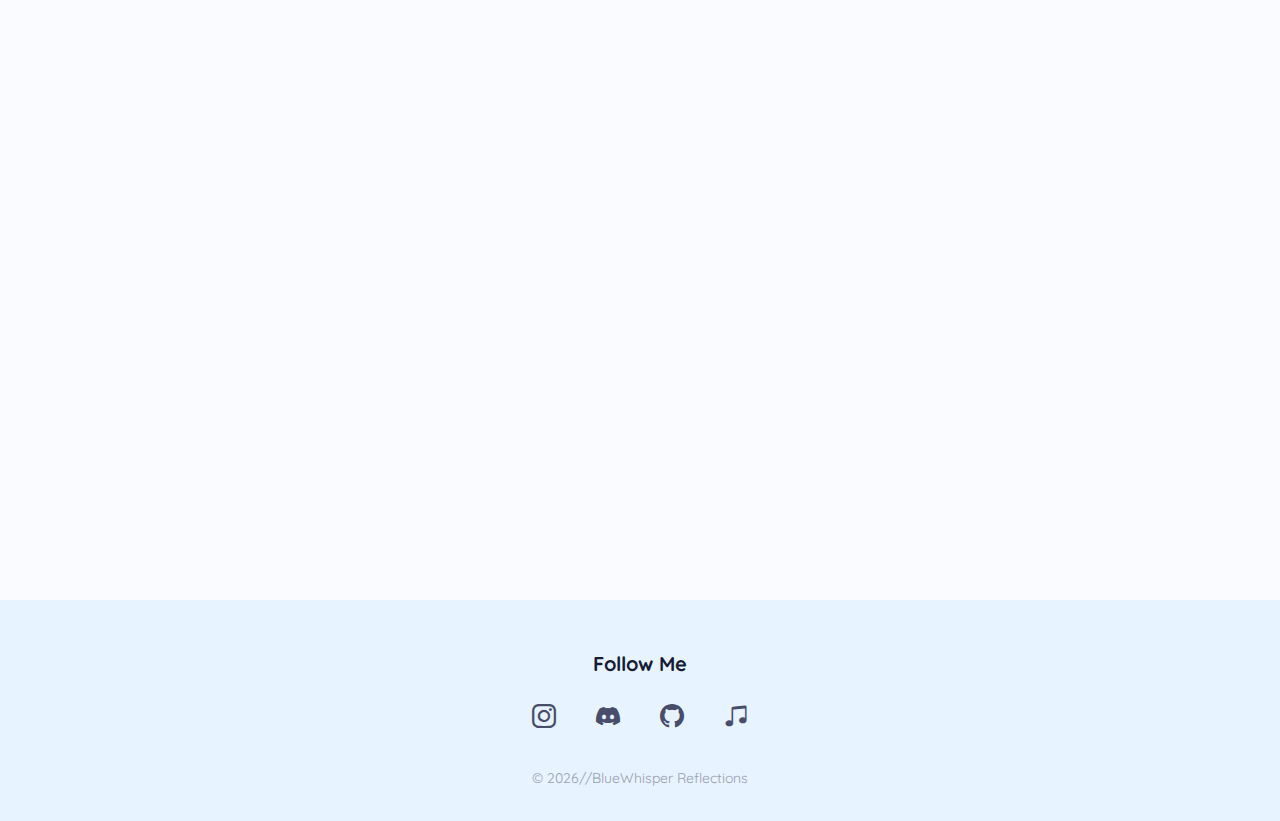
==== commit 1c98b7a5: "Update index.html" ====
--- a/index.html
+++ b/index.html
@@ -182,7 +182,7 @@
                 </a>
             </div>
             <span class="footer-copy">
-                &copy; <span id="current-year"></span>/BlueWhisper Reflections   <br>
+                &copy; <span id="current-year"></span>//BlueWhisper Reflections   <br>
                 
             </span>
         </div>
